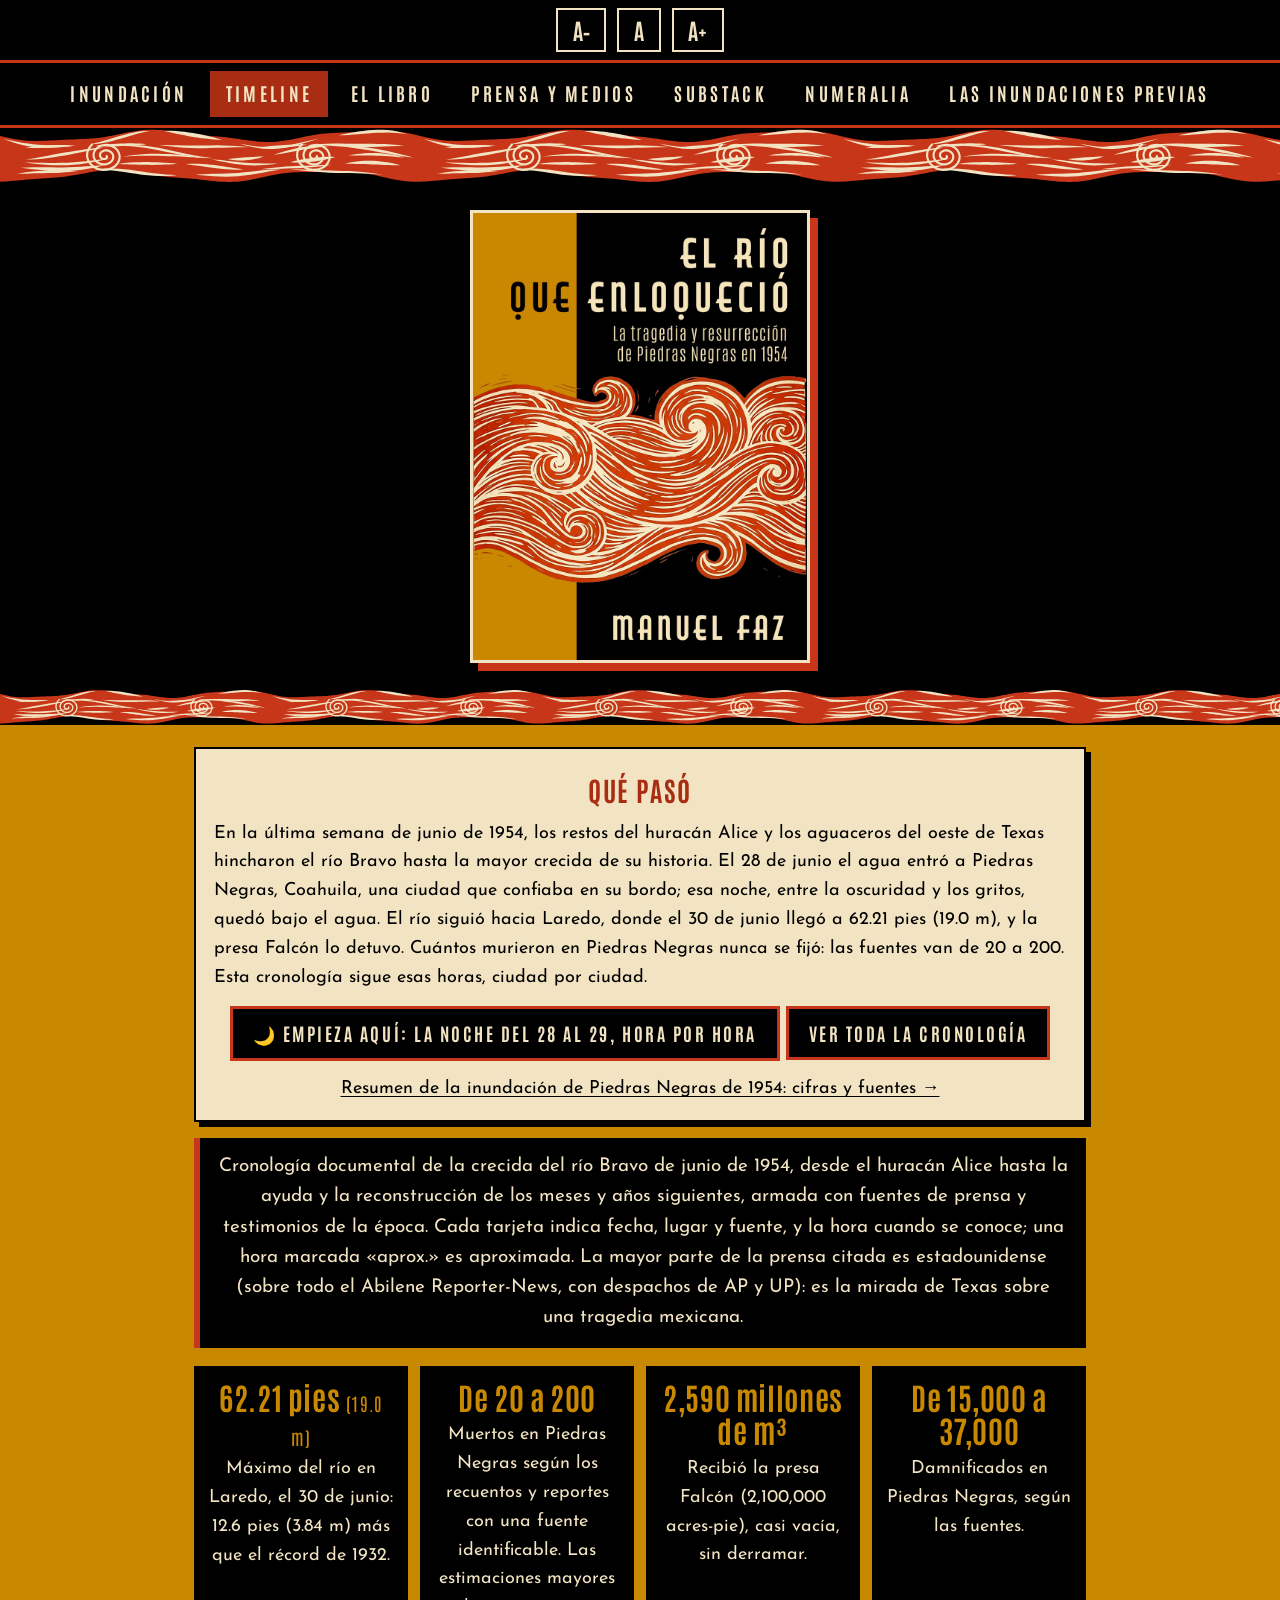
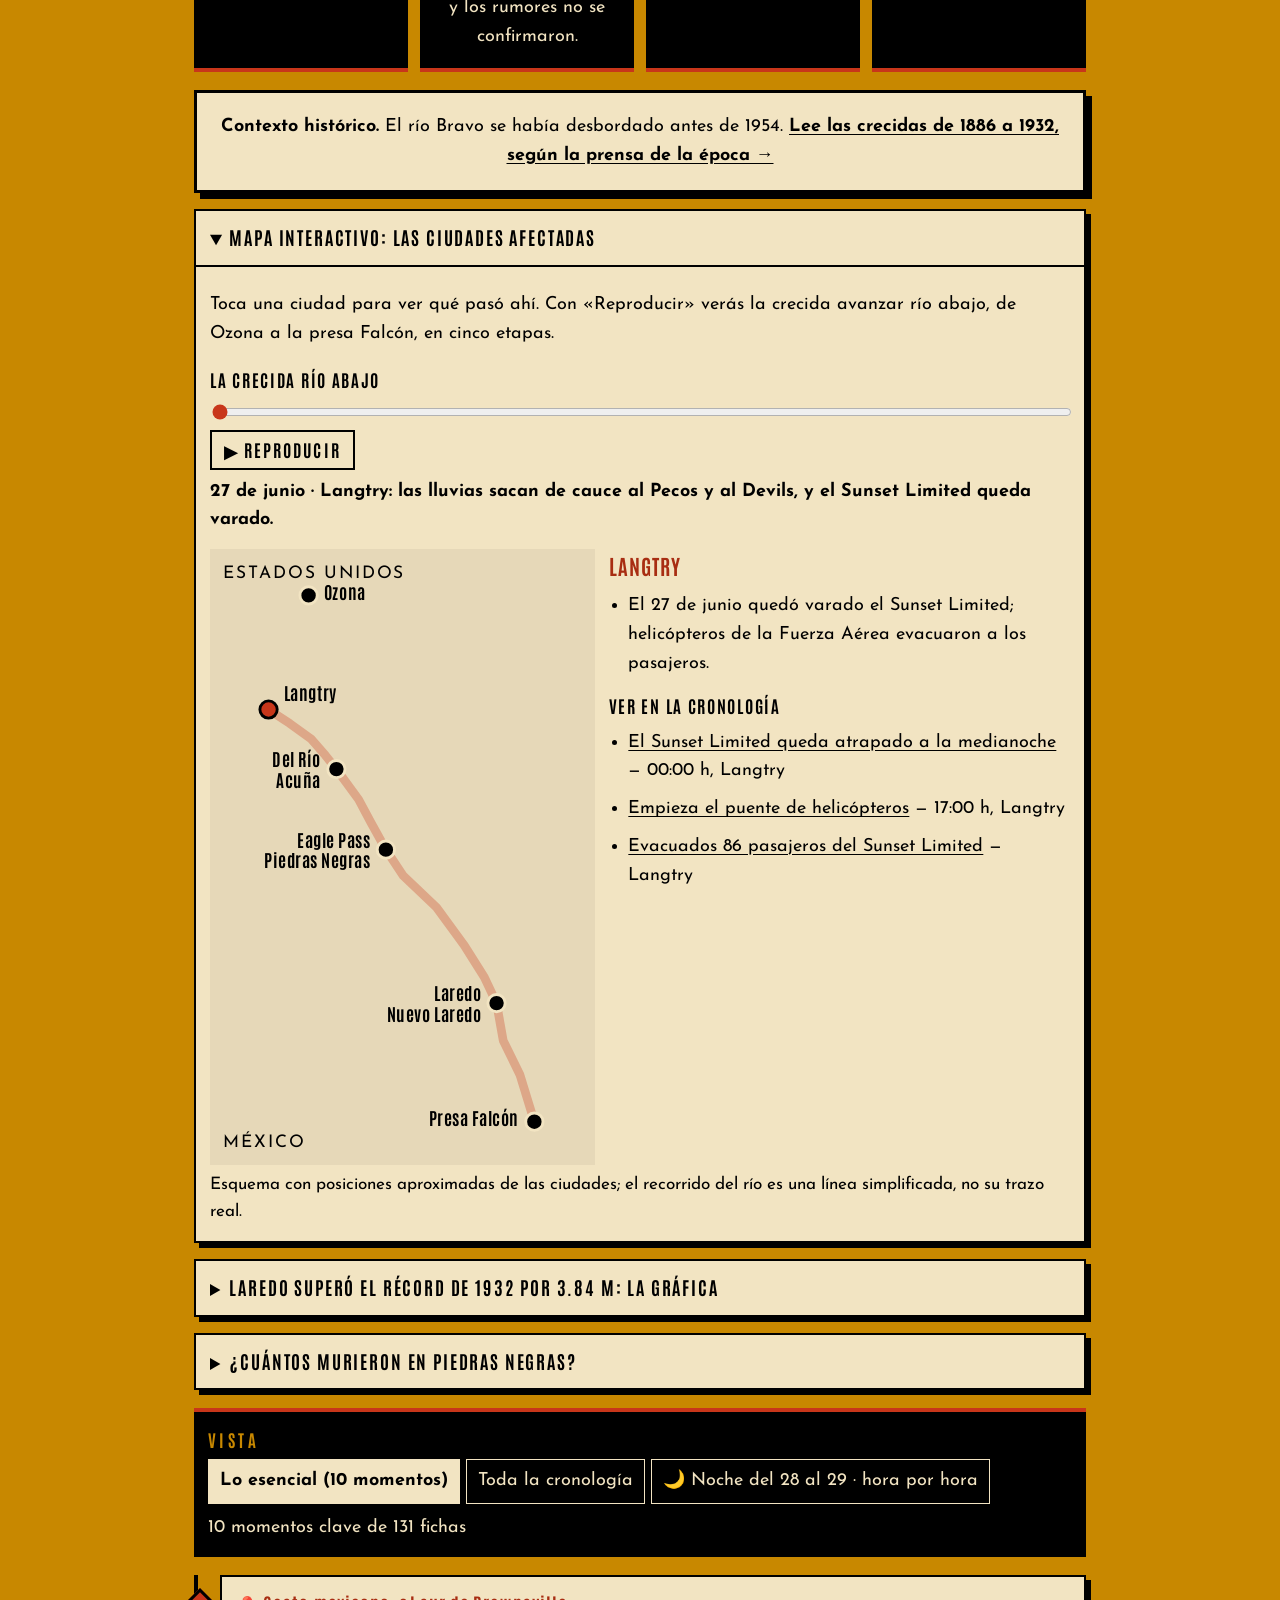
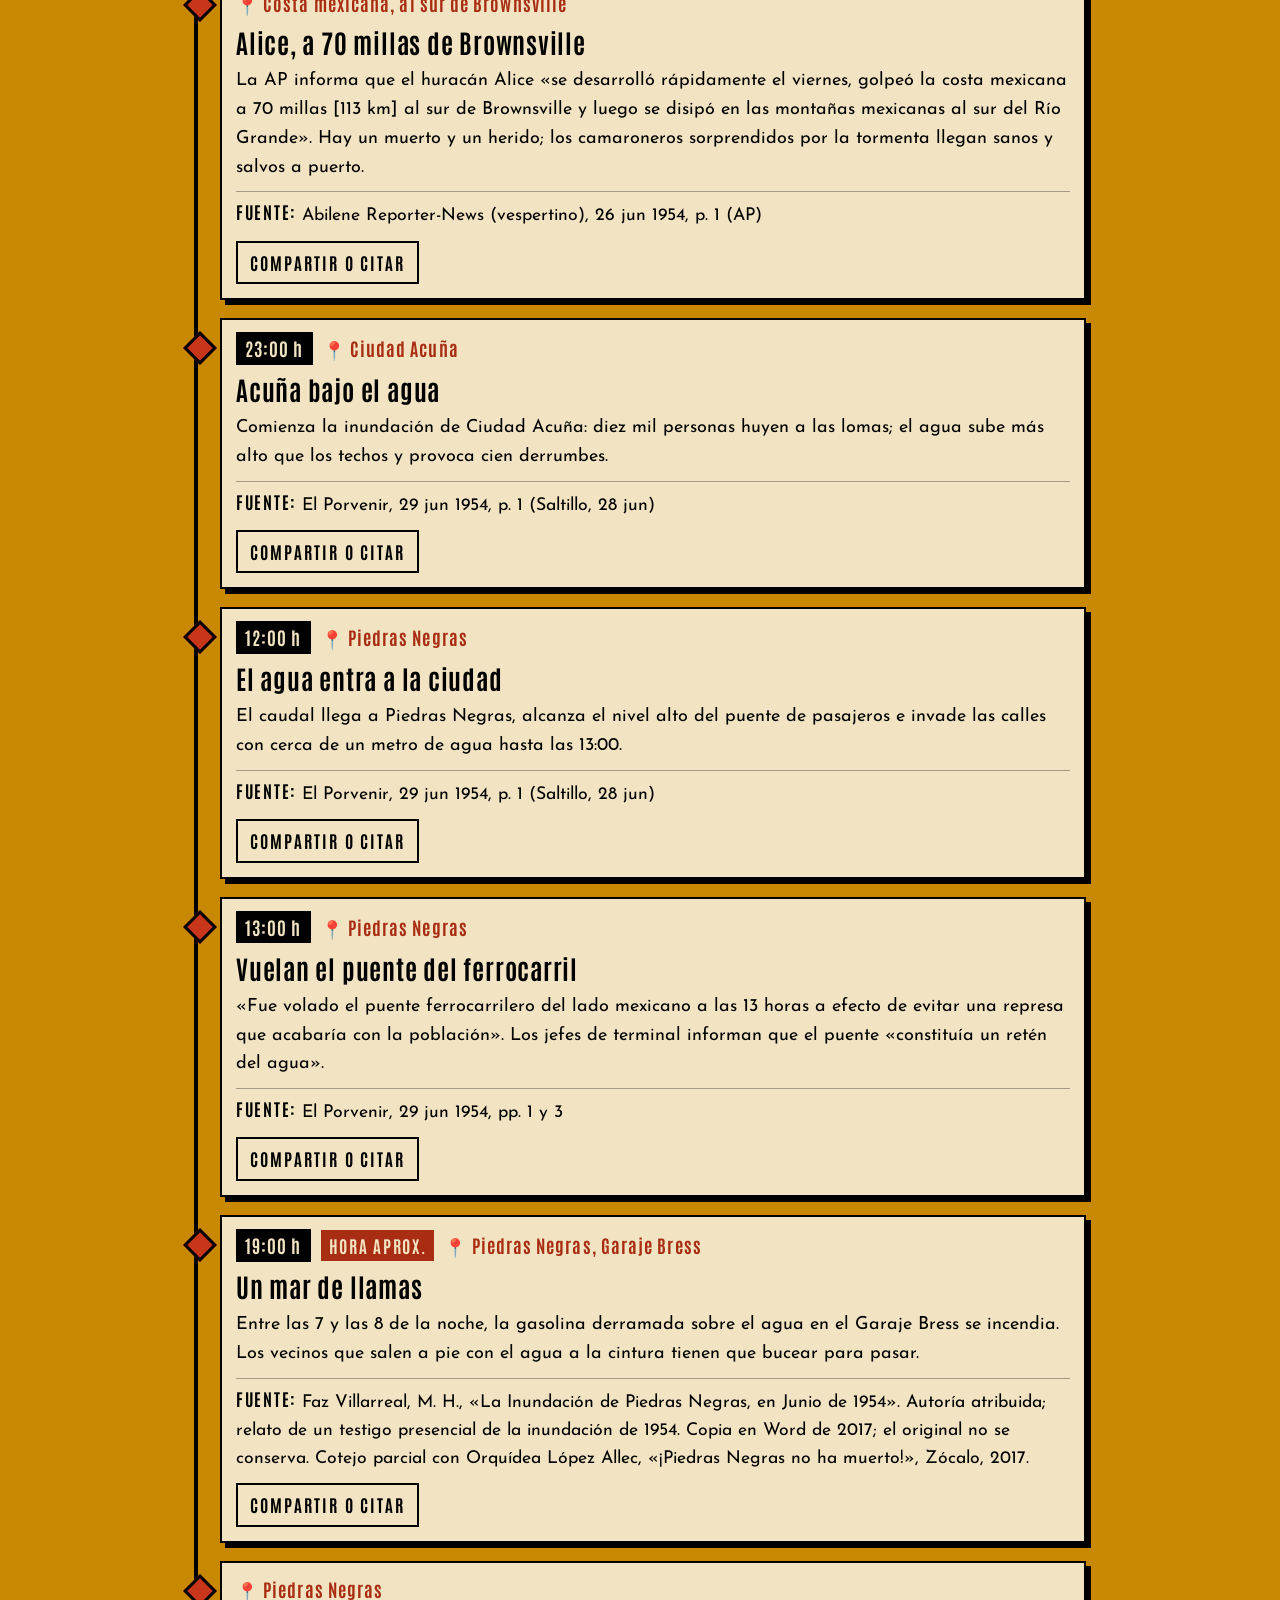
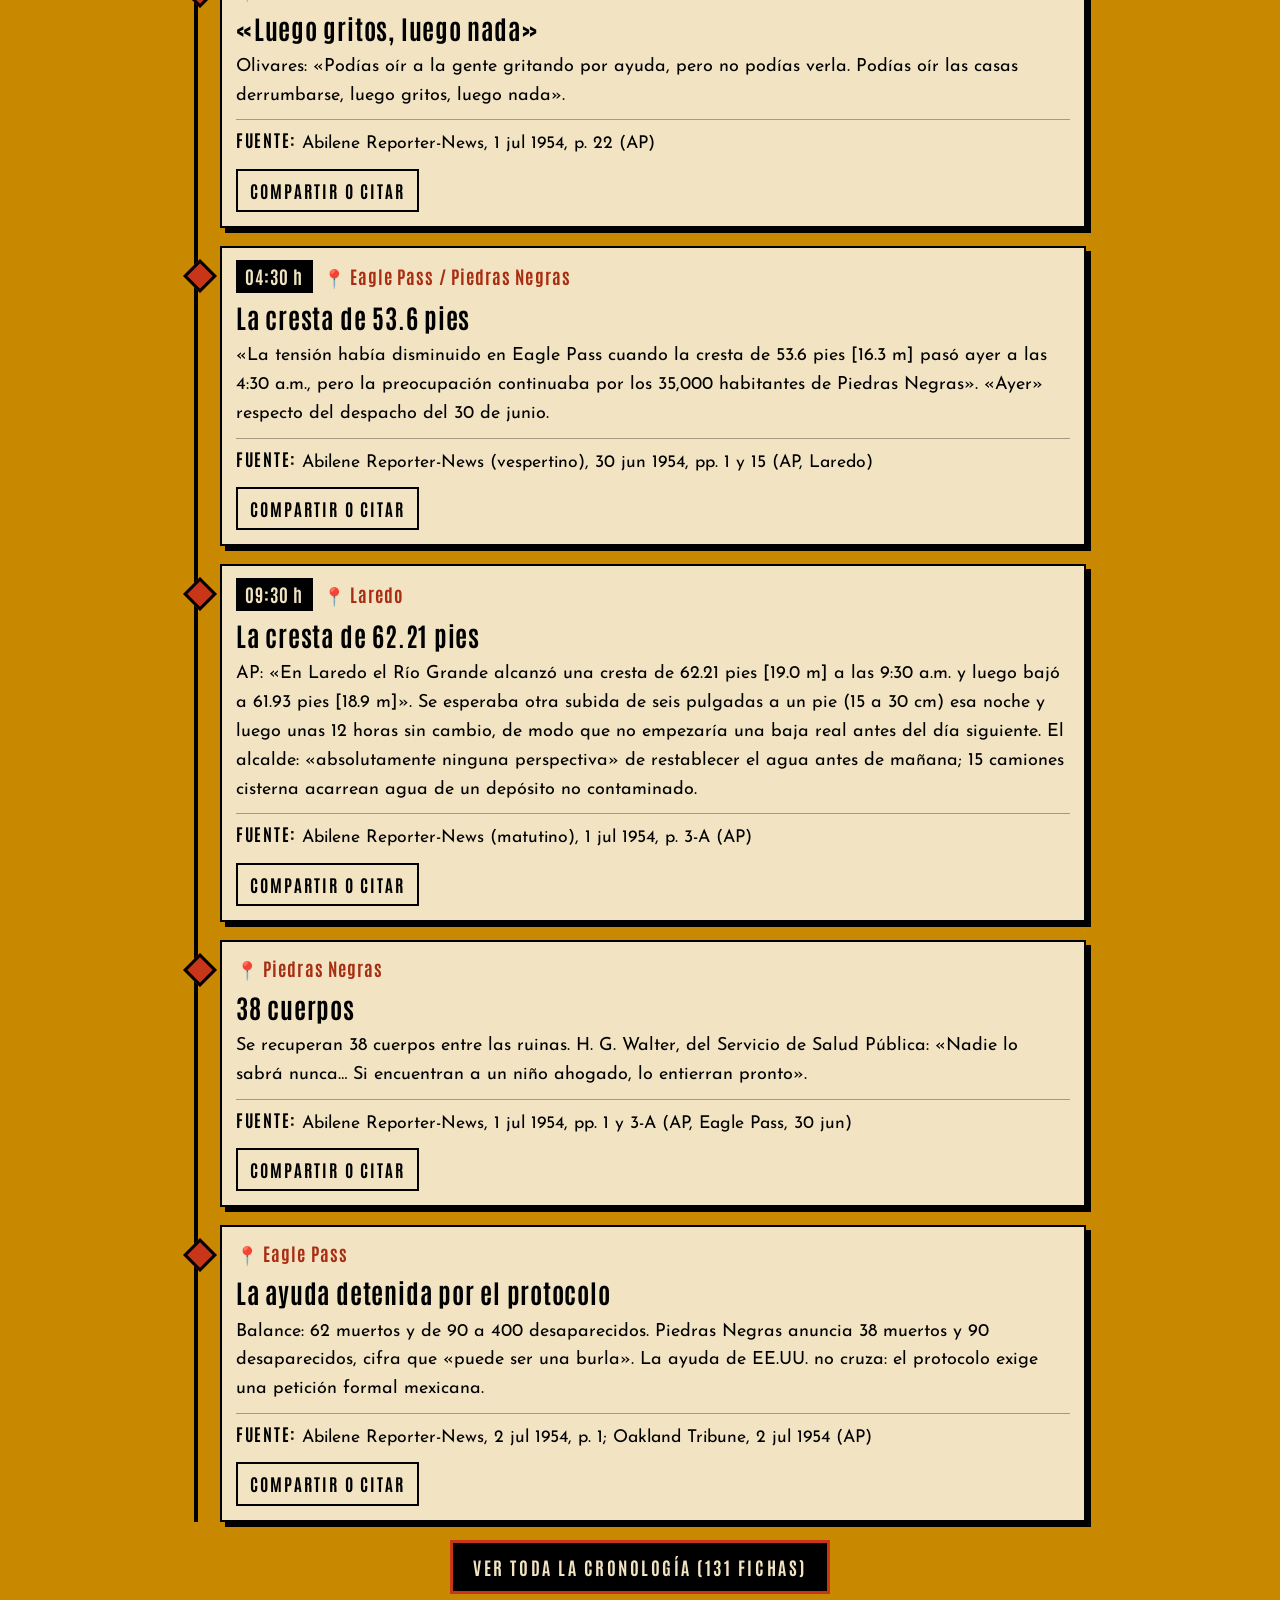
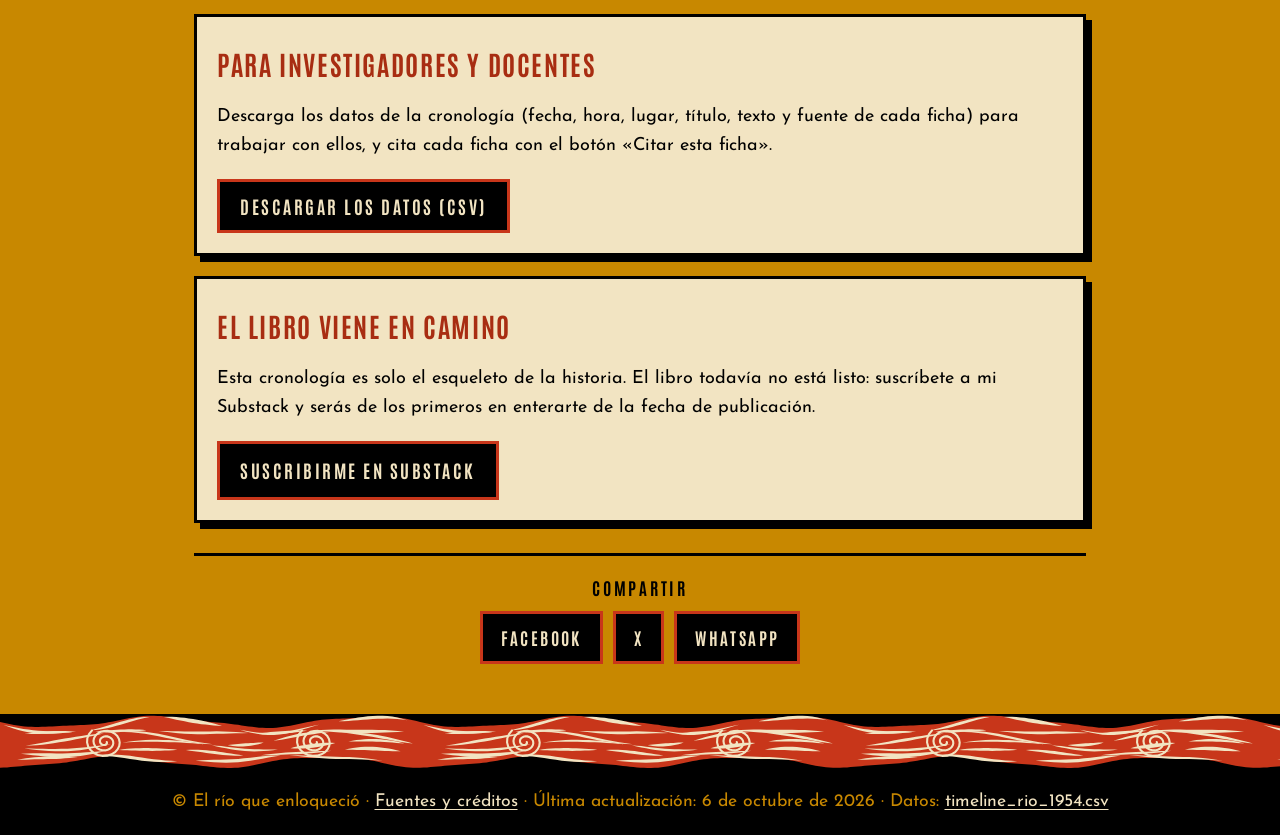
==== index.html @ bd4c8260 "Menú nuevo (7 opciones) en todas las páginas y frase de «Sobre el autor» Co-Authored-By: Claude Sonn" ====
<!doctype html>
<html lang="es">
<head>
<meta charset="utf-8">
<meta name="viewport" content="width=device-width,initial-scale=1">
<title>Timeline de la inundación de Piedras Negras de 1954 · El río que enloqueció</title>
<meta name="description" content="Cronología documental de la inundación de Piedras Negras de 1954: qué pasó hora por hora, con mapa, gráfica, cifras y fuentes de prensa y testimonios.">
<link rel="canonical" href="https://matonfaz.github.io/el-rio-que-enloquecio/index.html">
<meta property="og:type" content="website"><meta property="og:locale" content="es_MX"><meta property="og:site_name" content="El río que enloqueció"><meta property="og:title" content="Timeline de la inundación de Piedras Negras de 1954 · El río que enloqueció"><meta property="og:description" content="Cronología documental de la inundación de Piedras Negras de 1954: qué pasó hora por hora, con mapa, gráfica, cifras y fuentes de prensa y testimonios."><meta property="og:url" content="https://matonfaz.github.io/el-rio-que-enloquecio/index.html"><meta property="og:image" content="https://matonfaz.github.io/el-rio-que-enloquecio/portada-web.jpg"><meta property="og:image:alt" content="Portada de El río que enloqueció, de Manuel Faz: grabado en linóleo de una ola roja sobre fondo mostaza y negro">
<meta name="twitter:card" content="summary_large_image"><meta name="twitter:title" content="Timeline de la inundación de Piedras Negras de 1954 · El río que enloqueció"><meta name="twitter:description" content="Cronología documental de la inundación de Piedras Negras de 1954: qué pasó hora por hora, con mapa, gráfica, cifras y fuentes de prensa y testimonios."><meta name="twitter:image" content="https://matonfaz.github.io/el-rio-que-enloquecio/portada-web.jpg"><meta name="twitter:image:alt" content="Portada de El río que enloqueció, de Manuel Faz: grabado en linóleo de una ola roja sobre fondo mostaza y negro">
<link rel="preconnect" href="https://fonts.googleapis.com"><link rel="preconnect" href="https://fonts.gstatic.com" crossorigin>
<link href="https://fonts.googleapis.com/css2?family=Antonio:wght@400;700&family=Josefin+Sans:wght@400;700&display=swap" rel="stylesheet">
<link rel="icon" href="data:image/svg+xml,%3Csvg xmlns=%27http://www.w3.org/2000/svg%27 viewBox=%270 0 10 10%27%3E%3Cpath d=%27M5 0L10 5L5 10L0 5Z%27 fill=%27%23C65A1E%27/%3E%3C/svg%3E">
<link rel="stylesheet" href="css/style.css">
<script src="js/letra.js"></script>
<script type="application/ld+json">{"@context": "https://schema.org", "@type": "WebSite", "name": "El río que enloqueció", "alternateName": "El río que enloqueció: Piedras Negras 1954", "url": "https://matonfaz.github.io/el-rio-que-enloquecio/"}</script>
</head>
<body>
<nav class="menu" aria-label="Principal"><a href="inundacion-piedras-negras-1954.html">Inundación</a><a href="index.html" aria-current="page">Timeline</a><a href="libro.html">El libro</a><a href="canciones.html">Prensa y medios</a><a href="substack.html">Substack</a><a href="numeralia.html">Numeralia</a><a href="antes.html">Las inundaciones previas</a></nav>
<div class="ondas"></div>
<header class="portada">
  <h1 class="solo-lectores">El río que enloqueció: La tragedia y resurrección de Piedras Negras en 1954</h1>
  <img src="portada-web.jpg" width="896" height="1200" alt="Portada de El río que enloqueció, de Manuel Faz: grabado en linóleo de una ola roja sobre fondo mostaza y negro">
</header>
<div class="ondas fina"></div>
<main>
  <section class="resumen" aria-label="Qué pasó">
    <h2>Qué pasó</h2>
    <p>En la última semana de junio de 1954, los restos del huracán Alice y los aguaceros del oeste de Texas hincharon el río Bravo hasta la mayor crecida de su historia. El 28 de junio el agua entró a Piedras Negras, Coahuila, una ciudad que confiaba en su bordo; esa noche, entre la oscuridad y los gritos, quedó bajo el agua. El río siguió hacia Laredo, donde el 30 de junio llegó a 62.21 pies (19.0 m), y la presa Falcón lo detuvo. Cuántos murieron en Piedras Negras nunca se fijó: las fuentes van de 20 a 200. Esta cronología sigue esas horas, ciudad por ciudad.</p>
    <p class="empieza"><button type="button" class="boton" id="btn-empieza">🌙 Empieza aquí: la noche del 28 al 29, hora por hora</button> <button type="button" class="boton" id="btn-toda">Ver toda la cronología</button></p>
    <p class="empieza"><a href="inundacion-piedras-negras-1954.html">Resumen de la inundación de Piedras Negras de 1954: cifras y fuentes →</a></p>
  </section>
  <div class="intro">Cronología documental de la crecida del río Bravo de junio de 1954, desde el huracán Alice hasta la ayuda y la reconstrucción de los meses y años siguientes, armada con fuentes de prensa y testimonios de la época. Cada tarjeta indica fecha, lugar y fuente, y la hora cuando se conoce; una hora marcada «aprox.» es aproximada. La mayor parte de la prensa citada es estadounidense (sobre todo el Abilene Reporter-News, con despachos de AP y UP): es la mirada de Texas sobre una tragedia mexicana.</div>
  <section class="cifras" aria-label="El río en cifras">
    <div class="cifra"><b>62.21 pies <small>(19.0 m)</small></b><span>Máximo del río en Laredo, el 30 de junio: 12.6 pies (3.84 m) más que el récord de 1932.</span></div>
    <div class="cifra"><b>De 20 a 200</b><span>Muertos en Piedras Negras según los recuentos y reportes con una fuente identificable. Las estimaciones mayores y los rumores no se confirmaron.</span></div>
    <div class="cifra"><b>2,590 millones de m³</b><span>Recibió la presa Falcón (2,100,000 acres-pie), casi vacía, sin derramar.</span></div>
    <div class="cifra"><b>De 15,000 a 37,000</b><span>Damnificados en Piedras Negras, según las fuentes.</span></div>
  </section>
  <aside class="panel contexto"><b>Contexto histórico.</b> El río Bravo se había desbordado antes de 1954. <a href="antes.html">Lee las crecidas de 1886 a 1932, según la prensa de la época →</a></aside>
  <details class="desplegable" id="mapa-det" open>
    <summary>Mapa interactivo: las ciudades afectadas</summary>
    <div class="desplegable-c">
      <p>Toca una ciudad para ver qué pasó ahí. Con «Reproducir» verás la crecida avanzar río abajo, de Ozona a la presa Falcón, en cinco etapas.</p>
      <div class="creciente">
        <label for="creciente-r">La crecida río abajo</label>
        <input type="range" id="creciente-r" min="0" max="4" step="1" value="0">
        <button type="button" class="ficha-comp" id="creciente-play">▶ Reproducir</button>
        <p class="creciente-t" id="creciente-t" aria-live="polite"></p>
      </div>
      <div class="mapa-i">
        <svg id="mapa-svg" viewBox="0 0 400 640" role="group" aria-label="Mapa esquemático del río Bravo entre Ozona y la presa Falcón" xmlns="http://www.w3.org/2000/svg"></svg>
        <div class="mapa-i-panel" id="mapa-panel" aria-live="polite"></div>
      </div>
      <p class="nota-fig">Esquema con posiciones aproximadas de las ciudades; el recorrido del río es una línea simplificada, no su trazo real.</p>
    </div>
  </details>
  <details class="desplegable">
    <summary>Laredo superó el récord de 1932 por 3.84 m: la gráfica</summary>
    <div class="desplegable-c">
      <p><b>En Laredo, el río superó el récord de 1932 por 12.6 pies (3.84 m);</b> en Eagle Pass, por 4.6 pies (1.4 m) y en Del Río, por 5.2 pies (1.6 m).</p>
      <p class="desliza">Desliza hacia los lados para verlo completo →</p><div class="fig-scroll"><svg class="grafica" viewBox="0 0 640 330" role="img" aria-labelledby="gt gd" xmlns="http://www.w3.org/2000/svg">
<title id="gt">Altura de la crecida de 1954 frente al récord de 1932</title>
<desc id="gd">Del Río: 40.7 pies en 1954 contra 35.5 en 1932. Eagle Pass: 53.6 contra 49. Laredo: 62.21 contra 49.6.</desc>
<line x1="70" x2="620" y1="270.0" y2="270.0" stroke="currentColor" stroke-opacity=".25"/><text x="62" y="274.0" text-anchor="end" font-size="15" fill="currentColor">0 pies</text>
<line x1="70" x2="620" y1="207.1" y2="207.1" stroke="currentColor" stroke-opacity=".25"/><text x="62" y="211.1" text-anchor="end" font-size="15" fill="currentColor">20 pies</text>
<line x1="70" x2="620" y1="144.3" y2="144.3" stroke="currentColor" stroke-opacity=".25"/><text x="62" y="148.3" text-anchor="end" font-size="15" fill="currentColor">40 pies</text>
<line x1="70" x2="620" y1="81.4" y2="81.4" stroke="currentColor" stroke-opacity=".25"/><text x="62" y="85.4" text-anchor="end" font-size="15" fill="currentColor">60 pies</text>
<rect x="118" y="158.4" width="50" height="111.6" fill="var(--negro)"/>
<text x="143" y="140.4" text-anchor="middle" font-size="16" font-weight="700" fill="currentColor">35.5 pies</text>
<text x="143" y="153.4" text-anchor="middle" font-size="14" fill="currentColor">(10.8 m)</text>
<text x="143" y="286" text-anchor="middle" font-size="15" fill="currentColor">1932</text>
<rect x="172" y="142.1" width="50" height="127.9" fill="var(--rojo)"/>
<text x="197" y="124.1" text-anchor="middle" font-size="16" font-weight="700" fill="currentColor">40.7 pies</text>
<text x="197" y="137.1" text-anchor="middle" font-size="14" fill="currentColor">(12.4 m)</text>
<text x="197" y="286" text-anchor="middle" font-size="15" fill="currentColor">1954</text>
<text x="170" y="308" text-anchor="middle" font-size="18" font-weight="700" fill="currentColor" class="ciudad">Del Río</text>
<rect x="308" y="116.0" width="50" height="154.0" fill="var(--negro)"/>
<text x="333" y="98.0" text-anchor="middle" font-size="16" font-weight="700" fill="currentColor">49 pies</text>
<text x="333" y="111.0" text-anchor="middle" font-size="14" fill="currentColor">(14.9 m)</text>
<text x="333" y="286" text-anchor="middle" font-size="15" fill="currentColor">1932</text>
<rect x="362" y="101.5" width="50" height="168.5" fill="var(--rojo)"/>
<text x="387" y="83.5" text-anchor="middle" font-size="16" font-weight="700" fill="currentColor">53.6 pies</text>
<text x="387" y="96.5" text-anchor="middle" font-size="14" fill="currentColor">(16.3 m)</text>
<text x="387" y="286" text-anchor="middle" font-size="15" fill="currentColor">1954</text>
<text x="360" y="308" text-anchor="middle" font-size="18" font-weight="700" fill="currentColor" class="ciudad">Eagle Pass</text>
<rect x="498" y="114.1" width="50" height="155.9" fill="var(--negro)"/>
<text x="523" y="96.1" text-anchor="middle" font-size="16" font-weight="700" fill="currentColor">49.6 pies</text>
<text x="523" y="109.1" text-anchor="middle" font-size="14" fill="currentColor">(15.1 m)</text>
<text x="523" y="286" text-anchor="middle" font-size="15" fill="currentColor">1932</text>
<rect x="552" y="74.5" width="50" height="195.5" fill="var(--rojo)"/>
<text x="577" y="56.5" text-anchor="middle" font-size="16" font-weight="700" fill="currentColor">62.21 pies</text>
<text x="577" y="69.5" text-anchor="middle" font-size="14" fill="currentColor">(19.0 m)</text>
<text x="577" y="286" text-anchor="middle" font-size="15" fill="currentColor">1954</text>
<text x="550" y="308" text-anchor="middle" font-size="18" font-weight="700" fill="currentColor" class="ciudad">Laredo</text>
</svg></div>
      <p class="nota-fig">Del Río: 28 de junio. Eagle Pass: 29 de junio, 4:30 a.m. Laredo: 30 de junio, 9:30 a.m. Cada ciudad mide en su propia escala, así que las alturas no son comparables entre ciudades. Para Eagle Pass, una fuente da 49 pies (14.9 m) para 1932 y otra 40 (12.2 m); aquí se usa 49.</p>
    </div>
  </details>
  <details class="desplegable">
    <summary>¿Cuántos murieron en Piedras Negras?</summary>
    <div class="desplegable-c">
      <p>Las fuentes de la época no coinciden y la cifra real nunca se fijó. La cifra de arriba, <b>de 20 a 200</b>, reúne los recuentos y reportes con una fuente identificable. Las estimaciones mayores y los rumores aparecen aquí, marcados, pero nunca se confirmaron.</p>
      <h3>En Piedras Negras</h3>
      <dl class="cifras-muertos">
        <dt>20 <span class="etiq">Reporte</span></dt><dd><b>30 de junio.</b> El Dr. Rodrigo Andalon, jefe del hospital de Piedras Negras, habla de 20 muertos conocidos (AP).</dd>
        <dt>38 <span class="etiq">Recuento</span></dt><dd><b>30 de junio.</b> Cuerpos recuperados entre las ruinas de la ciudad (AP). Es la cifra oficial durante varios días.</dd>
        <dt>200 <span class="etiq">Reporte</span></dt><dd><b>30 de junio.</b> El alguacil de Eagle Pass dice tener reportes de 200 cuerpos recuperados (AP).</dd>
        <dt>200 a 500 <span class="etiq">Estimación</span></dt><dd><b>30 de junio.</b> Estimación de funcionarios mexicanos, citada por un oficial de la Guardia Nacional (UP). No se confirmó.</dd>
        <dt>1,000 a 2,000 <span class="etiq">Rumor</span></dt><dd><b>30 de junio.</b> Rumores que un patrullero de caminos no puede confirmar: «no puedo confirmar ninguno» (AP).</dd>
        <dt>De 90 a 400 desaparecidos <span class="etiq">Reporte</span></dt><dd><b>1 y 2 de julio.</b> Las autoridades mexicanas dan 90 desaparecidos; un mayor del ejército mexicano dice que podrían ser hasta 400 (AP).</dd>
        <dt>200 <span class="etiq">Fuente anónima</span></dt><dd><b>3 de julio.</b> Una fuente anónima «cercana al gobernador» dice que 200 víctimas fueron identificadas y enterradas, y que hay ley marcial y censura (AP).</dd>
        <dt>40 y unos 90 desaparecidos <span class="etiq">Cifra oficial</span></dt><dd><b>5 de julio.</b> Cifras que mantienen los funcionarios mexicanos, que niegan las cifras mayores (AP).</dd>
      </dl>
      <h3>Total en toda la región (incluye Ozona, en Texas)</h3>
      <dl class="cifras-muertos">
        <dt>55 <span class="etiq">Recuento</span></dt><dd><b>30 de junio.</b> Total de muertos de toda la inundación: 38 en Piedras Negras, 16 en Ozona y uno en el río Pecos (AP).</dd>
        <dt>62 <span class="etiq">Recuento</span></dt><dd><b>2 de julio.</b> Total regional de muertos, según la AP.</dd>
      </dl>
      <p>Un funcionario de salud de Estados Unidos lo resumió así: «Nadie lo sabrá nunca… Si encuentran a un niño ahogado, lo entierran pronto».</p>
    </div>
  </details>
  <div id="contenido" hidden>
    <section class="controles" id="controles" aria-label="Filtros">
      <h3>Vista</h3>
      <div class="chips">
        <button type="button" class="chip" id="btn-clave" aria-pressed="true">Lo esencial (10 momentos)</button>
        <button type="button" class="chip" id="btn-todo" aria-pressed="false">Toda la cronología</button>
        <button type="button" class="chip noche" id="btn-noche" aria-pressed="false">🌙 Noche del 28 al 29 · hora por hora</button>
      </div>
      <div id="filtro-dias-wrap"><h3>Día</h3><div class="chips" id="filtro-dias"></div></div>
      <div id="nav-horas" hidden><h3>Ir a la hora</h3><div class="horas-nav" id="horas-links"></div></div>
      <div id="filtro-lugar-wrap"><h3><label for="filtro-lugar">Lugar</label></h3>
      <select id="filtro-lugar"></select></div>
      <div class="estado" id="estado" role="status" aria-live="polite"></div>
    </section>
    <section id="timeline" aria-label="Eventos"></section>
  </div>
  <noscript><div class="error">Esta cronología necesita JavaScript activado.</div></noscript>
  <aside class="panel datos">
    <h2>Para investigadores y docentes</h2>
    <p>Descarga los datos de la cronología (fecha, hora, lugar, título, texto y fuente de cada ficha) para trabajar con ellos, y cita cada ficha con el botón «Citar esta ficha».</p>
    <div class="botones"><button type="button" class="boton" id="btn-datos" disabled>Descargar los datos (CSV)</button></div>
  </aside>
  <aside class="panel cta">
    <h2>El libro viene en camino</h2>
    <p>Esta cronología es solo el esqueleto de la historia. El libro todavía no está listo: suscríbete a mi Substack y serás de los primeros en enterarte de la fecha de publicación.</p>
    <div class="botones"><a class="boton" href="https://manuelfaznandin.substack.com/subscribe" target="_blank" rel="noopener">Suscribirme en Substack</a></div>
  </aside>
</main>
<div class="ondas"></div>
<footer>© El río que enloqueció · <a href="fuentes.html">Fuentes y créditos</a> · Última actualización: 6 de octubre de 2026 · Datos: <a href="timeline_rio_1954.csv" download>timeline_rio_1954.csv</a></footer>
<script src="js/timeline.js"></script>
<script src="js/mapa.js"></script>
<script src="js/compartir.js"></script>
<!-- Cloudflare Web Analytics --><script type='module' src='https://static.cloudflareinsights.com/beacon.min.js' data-cf-beacon='{"token": "662d54eaece742d682d154d69804e19e"}'></script><!-- End Cloudflare Web Analytics -->
</body>
</html>
---- css/style.css ----
:root{
  --mostaza:#C88800; --negro:#000000; --crema:#F2E4C2; --rojo:#C8361A;
  --rojo-texto:#A82D12; /* rojo más oscuro para texto y fondos con texto: contraste ≥ 4.5:1 sobre crema */
  --barra:3.5rem; /* alto de la barra fija de tamaño de letra */
  --fuente-deco:"Antonio","Oswald","Arial Narrow",sans-serif;
  --fuente-titulo:"Antonio","Oswald","Arial Narrow",sans-serif;
  --fuente-texto:"Josefin Sans","Trebuchet MS",Arial,sans-serif;
}
*{box-sizing:border-box}
html{font-size:calc(112.5% * var(--escala,1));scroll-behavior:smooth;scroll-padding-top:calc(var(--barra) + 1rem)}
body{margin:0;background:var(--mostaza);color:var(--negro);font-family:var(--fuente-texto);font-size:1rem;line-height:1.6;padding-top:var(--barra)}
a{color:var(--negro);text-decoration:underline;text-underline-offset:.15em}
small{font-size:.95rem}
.ondas{height:56px;background:var(--negro)}
.ondas.fina{height:36px}
/* Las olas corren despacio hacia la izquierda: cada ciclo desplaza exactamente un mosaico (480/64 del alto), sin corte al repetirse.
   Ritmo de río con fuerza (~32 px/s). Se anima transform (no background-position) para que también se mueva en navegadores móviles. */
.ondas{--paso:420px;position:relative;overflow:hidden}
.ondas.fina{--paso:270px}
.ondas::before{content:"";position:absolute;top:0;bottom:0;left:0;width:calc(100% + var(--paso));background:url("ondas.svg") repeat-x 0 center/auto 56px;animation:rio 13s linear infinite;will-change:transform}
.ondas.fina::before{background-size:auto 36px;animation-duration:17s}
@keyframes rio{from{transform:translate3d(0,0,0)}to{transform:translate3d(calc(var(--paso) * -1),0,0)}}
@media (prefers-reduced-motion:reduce){.ondas::before,.ondas.fina::before{animation:none}}
nav.menu{position:static;background:var(--negro);display:flex;justify-content:center;gap:6px;flex-wrap:wrap;padding:8px 12px;border-bottom:3px solid var(--rojo)}
nav.menu a{color:var(--crema);text-decoration:none;font-family:var(--fuente-deco);font-weight:700;letter-spacing:.18em;text-transform:uppercase;padding:.45rem .9rem;font-size:1.02rem;text-decoration:none}
nav.menu a[aria-current=page]{background:var(--rojo-texto);color:var(--crema)}
header.portada{background:var(--negro);text-align:center;padding:26px 16px}
header.portada img{display:block;margin:0 auto;width:min(100%,340px);height:auto;border:3px solid var(--crema);box-shadow:8px 8px 0 var(--rojo)}
.solo-lectores{position:absolute;left:-9999px}
main{max-width:920px;margin:0 auto;padding:22px 14px 50px}
h2{font-family:var(--fuente-titulo);font-weight:700;text-transform:uppercase;letter-spacing:.06em;margin:.2em 0 .4em}
.intro{background:var(--negro);color:var(--crema);padding:14px 18px;border-left:6px solid var(--rojo);font-size:1.05rem}
.intro b{color:var(--crema)}
.controles{background:var(--negro);color:var(--crema);padding:14px;margin:18px 0;border-top:4px solid var(--rojo)}
.controles h3{font-family:var(--fuente-deco);letter-spacing:.2em;text-transform:uppercase;font-size:.95rem;color:var(--mostaza);margin:10px 0 6px}
.controles h3:first-child{margin-top:0}
.chips{display:flex;flex-wrap:wrap;gap:6px}
.chip,.controles select{font:inherit;font-size:1rem;cursor:pointer;border:1.5px solid var(--crema);background:transparent;color:var(--crema);padding:7px 11px;min-height:44px}
.chip small{opacity:1}
.chip[aria-pressed=true]{background:var(--crema);color:var(--negro);font-weight:700}
.chip.noche[aria-pressed=true]{background:var(--rojo-texto);border-color:var(--rojo-texto);color:var(--crema)}
.chip:disabled{opacity:.35;cursor:not-allowed}
.controles select{width:100%;max-width:100%;background:var(--negro);border-radius:0}
.estado{font-size:1rem;color:var(--crema);margin-top:10px}
.dia{font-family:var(--fuente-titulo);font-weight:700;font-size:clamp(1.3rem,5vw,1.8rem);background:var(--negro);color:var(--crema);padding:8px 14px;margin:28px 0 14px;border-bottom:4px solid var(--rojo);position:sticky;top:var(--barra);z-index:5}
.dia small{font-family:var(--fuente-deco);font-size:.85em;letter-spacing:.1em;color:var(--crema)}
ol.lista{list-style:none;margin:0;padding:0 0 0 22px;border-left:4px solid var(--negro);position:relative}
.ev{position:relative;background:var(--crema);border:2px solid var(--negro);margin:0 0 18px;padding:12px 14px 14px;box-shadow:5px 5px 0 var(--negro)}
.ev::before{content:"";position:absolute;left:-34px;top:16px;width:18px;height:18px;background:var(--rojo);border:3px solid var(--negro);transform:rotate(45deg)}
.ev.discrepancia{border-color:var(--rojo)}
.meta{display:flex;flex-wrap:wrap;gap:6px 10px;align-items:center;font-family:var(--fuente-deco);font-weight:700;font-size:1rem;letter-spacing:.06em}
.hora{background:var(--negro);color:var(--crema);padding:2px 9px}
.hora.sin{background:transparent;color:var(--negro);border:1px dashed var(--negro);font-weight:400}
.aprox{background:var(--rojo-texto);color:var(--crema);padding:2px 8px;text-transform:uppercase;font-size:.95rem;letter-spacing:.1em}
.lugar{color:var(--rojo-texto)}
.ev h4{font-family:var(--fuente-titulo);font-weight:700;font-size:1.45rem;letter-spacing:.03em;line-height:1.2;margin:.35em 0 .3em}
.ev p{margin:.5em 0}
.fuente{font-size:.98rem;border-top:1px solid rgba(20,17,13,.35);margin-top:8px;padding-top:6px}
.fuente b{font-family:var(--fuente-deco);letter-spacing:.1em;text-transform:uppercase;font-size:.95rem}
.archivo{font-size:.95rem;color:var(--negro);word-break:break-all}
.nota{margin-top:10px;background:var(--rojo-texto);color:var(--crema);padding:9px 12px;border-left:8px solid var(--negro);font-size:1.02rem}
.nota b{display:block;font-family:var(--fuente-deco);letter-spacing:.16em;text-transform:uppercase;font-size:.95rem;color:var(--crema)}
.vacio,.error{background:var(--negro);color:var(--crema);padding:18px;text-align:center}
.error{border:3px solid var(--rojo)}
.error input{margin-top:10px;color:var(--crema)}
/* noche */
.horas-nav{display:flex;flex-wrap:wrap;gap:6px;margin:8px 0 0}
.horas-nav a{min-width:52px;text-align:center;border:1.5px solid var(--crema);color:var(--crema);text-decoration:none;padding:6px 4px;font-size:.98rem}
.horas-nav a.con{background:var(--rojo-texto);border-color:var(--rojo-texto);color:var(--crema);font-weight:700}
.slot{display:grid;grid-template-columns:5.5rem minmax(0,1fr);gap:0 12px;margin-bottom:14px}
.slot>*,.ev{min-width:0}
.ev h4,.ev p,.fuente{overflow-wrap:break-word}
.slot .reloj{font-family:var(--fuente-titulo);font-weight:700;font-size:1.5rem;color:var(--negro);background:var(--crema);border:3px solid var(--negro);text-align:center;height:max-content;padding:6px 2px;position:sticky;top:calc(var(--barra) + 3.5rem)}
.slot .reloj small{display:block;font-family:var(--fuente-deco);font-size:.95rem;letter-spacing:.1em;text-transform:uppercase}
.slot .vacia{color:var(--negro);font-style:italic;padding:12px 4px;border-bottom:2px dotted rgba(20,17,13,.35)}
.slot .ev{margin-left:0}
.slot .ev::before{display:none}
.corte{font-family:var(--fuente-deco);font-weight:700;letter-spacing:.2em;text-transform:uppercase;text-align:center;background:var(--rojo-texto);color:var(--crema);padding:6px;margin:20px 0}
footer{background:var(--negro);color:var(--mostaza);text-align:center;padding:18px 12px;font-size:.98rem}
/* libro */
.panel{background:var(--crema);border:3px solid var(--negro);padding:20px;margin:20px 0;box-shadow:6px 6px 0 var(--negro)}
.panel h2{color:var(--rojo-texto)}
.relleno{background:var(--negro);color:var(--crema);padding:2px 8px;font-family:monospace;font-weight:700}
.botones{display:flex;flex-wrap:wrap;gap:12px;margin-top:12px}
.boton{font-size:1rem;text-decoration:none;display:inline-block;background:var(--negro);color:var(--crema);padding:12px 20px;text-decoration:none;font-family:var(--fuente-deco);font-weight:700;letter-spacing:.14em;text-transform:uppercase;border:3px solid var(--rojo)}
.boton:hover,.boton:focus{background:var(--rojo-texto);color:var(--crema)}
@media(max-width:560px){
  .slot{grid-template-columns:4.2rem minmax(0,1fr);gap:0 8px}
  .dia,.slot .reloj{position:static}
  ol.lista{padding-left:18px}
  .ev::before{left:-30px}
  .ev{box-shadow:3px 3px 0 var(--negro)}
}

.libro-cabecera{display:grid;gap:22px;align-items:start}
.libro-cabecera img{width:100%;max-width:420px;height:auto;border:3px solid var(--negro);box-shadow:8px 8px 0 var(--rojo);margin:0 auto}
@media(min-width:760px){.libro-cabecera{grid-template-columns:minmax(0,5fr) minmax(0,7fr)}}
.enlaces{margin:0;padding-left:1.2em}.enlaces li{margin:.5em 0;font-size:1.05rem}
/* Página de Substack */
ol.entregas{list-style:none;margin:20px 0;padding:0;display:grid;gap:16px}
@media(min-width:640px){ol.entregas{grid-template-columns:repeat(2,minmax(0,1fr))}}
.entrega{background:var(--crema);border:3px solid var(--negro);box-shadow:6px 6px 0 var(--rojo);padding:16px 18px;display:flex;flex-direction:column;gap:10px;align-items:flex-start}
.entrega h2{margin:0;color:var(--negro);font-size:1.25rem;line-height:1.2}
.entrega-num{font-family:var(--fuente-deco);font-weight:700;letter-spacing:.14em;text-transform:uppercase;font-size:.95rem;color:var(--rojo-texto)}
.entrega.proximamente .entrega-num{color:var(--negro)}
.entrega.proximamente{background:transparent;border-style:dashed;box-shadow:none;justify-content:center}
/* Compartir */
.compartir{margin:30px 0 0;padding-top:18px;border-top:3px solid var(--negro);text-align:center}
.compartir-t{display:block;font-family:var(--fuente-deco);font-weight:700;letter-spacing:.16em;text-transform:uppercase;font-size:.95rem;margin-bottom:10px}
.compartir-b{display:flex;flex-wrap:wrap;gap:10px;justify-content:center}
.compartir .boton{font-size:.95rem;padding:10px 18px;cursor:pointer}
/* Compartir una ficha */
.ficha-comp{margin-top:10px;background:none;border:2px solid var(--negro);color:var(--negro);font-family:var(--fuente-deco);font-weight:700;letter-spacing:.12em;text-transform:uppercase;font-size:.95rem;padding:6px 12px;cursor:pointer}
.ficha-comp:hover,.ficha-comp:focus{background:var(--negro);color:var(--crema)}
.ev.resaltada{outline:4px solid var(--rojo);outline-offset:3px}
/* El río en cifras */
.cifras{display:grid;gap:12px;margin:18px 0}
@media(min-width:700px){.cifras{grid-template-columns:repeat(4,minmax(0,1fr))}}
.cifra{background:var(--negro);color:var(--crema);padding:14px 14px 16px;border-bottom:4px solid var(--rojo)}
.cifra b{display:block;font-family:var(--fuente-titulo);font-size:1.7rem;line-height:1.1;letter-spacing:.02em;color:var(--mostaza)}
.cifra b small{font-size:1rem;font-weight:400}
.cifra span{display:block;margin-top:8px;font-size:1rem;line-height:1.6}
.desplegable{background:var(--crema);border:2px solid var(--negro);box-shadow:5px 5px 0 var(--negro);margin:0 0 16px}
.desplegable summary{cursor:pointer;padding:12px 14px;font-family:var(--fuente-deco);font-weight:700;letter-spacing:.1em;text-transform:uppercase;font-size:1.02rem}
.desplegable[open] summary{border-bottom:2px solid var(--negro)}
.desplegable-c{padding:6px 14px 16px}
.desplegable-c h3{font-family:var(--fuente-titulo);text-transform:uppercase;letter-spacing:.05em;margin:16px 0 6px;color:var(--rojo-texto)}
.mapa,.grafica{width:100%;height:auto;display:block;color:var(--negro)}
.mapa .ciudad,.grafica .ciudad{font-family:var(--fuente-titulo);letter-spacing:.03em}
.nota-fig{font-size:.95rem;margin:6px 0 0}
.cifras-muertos{display:grid;grid-template-columns:max-content 1fr;gap:10px 14px;margin:12px 0}
.cifras-muertos dt{font-family:var(--fuente-titulo);font-size:1.25rem;color:var(--rojo-texto);max-width:9em}
.cifras-muertos dd{margin:0}
@media(max-width:560px){.cifras-muertos{grid-template-columns:1fr}.cifras-muertos dd{margin-bottom:6px}}
footer a{color:var(--crema)}
.suscripcion{margin:18px 0 0}
.fuentes-lista{padding-left:1.1em}
.fuentes-lista li{margin:.5em 0}
.fig-scroll{overflow-x:auto;-webkit-overflow-scrolling:touch}
.fig-scroll svg{min-width:48rem}
#mapa-svg{min-width:21rem}
.desliza{display:none;font-size:.95rem;margin:0 0 4px}
@media(max-width:600px){.desliza{display:block}}
/* Mapa interactivo */
.creciente{display:grid;gap:8px;margin:8px 0 14px}
.creciente label{font-family:var(--fuente-deco);font-weight:700;letter-spacing:.1em;text-transform:uppercase;font-size:.95rem}
.creciente input[type=range]{width:100%;accent-color:var(--rojo)}
.creciente .ficha-comp{justify-self:start;margin-top:0}
.creciente-t{margin:0;min-height:3em;font-weight:700}
.mapa-i{display:grid;gap:14px}
@media(min-width:760px){.mapa-i{grid-template-columns:minmax(0,5fr) minmax(0,6fr);align-items:start}}
#mapa-svg{width:100%;max-height:640px;height:auto;display:block;background:rgba(0,0,0,.05);color:var(--negro)}
#mapa-svg .mp{cursor:pointer;outline:none}
#mapa-svg .mp.sel .mp-c,#mapa-svg .mp:focus .mp-c{fill:var(--rojo);stroke:var(--negro)}
#mapa-svg .ciudad{font-family:var(--fuente-titulo);letter-spacing:.03em}
.mapa-i-panel h3{margin:0 0 6px;color:var(--rojo-texto)}
.mapa-i-panel h4{margin:14px 0 4px;font-family:var(--fuente-deco);letter-spacing:.1em;text-transform:uppercase;font-size:.95rem}
.mapa-hechos,.mapa-fichas{margin:0;padding-left:1.1em}
.mapa-hechos li,.mapa-fichas li{margin:.5em 0}
/* Sobre el autor */
.autor{display:grid;gap:18px;align-items:start}
@media(min-width:600px){.autor{grid-template-columns:200px 1fr}}
.autor img{width:100%;max-width:240px;height:auto;aspect-ratio:2/3;object-fit:cover;border:3px solid var(--negro);box-shadow:6px 6px 0 var(--rojo);margin:0 auto}
.autor h2{margin-top:0}
/* Centrado de la introducción y de las cifras */
.intro{text-align:center}
.cifra{text-align:center}
.enlace-antes{text-align:center;margin:0 0 16px;font-family:var(--fuente-deco);font-weight:700;letter-spacing:.06em}
.enlace-antes a{color:var(--negro)}
.volver{margin-top:24px}
/* Resumen, contexto y menú de ficha */
.resumen{background:var(--crema);border:2px solid var(--negro);box-shadow:5px 5px 0 var(--negro);padding:6px 18px 16px;margin:0 0 16px;text-align:center}
.resumen h2{color:var(--rojo-texto);margin:.5em 0 .3em}
.resumen p{margin:.4em 0;text-align:left}
.resumen .empieza{text-align:center;margin:14px 0 0}
.resumen .empieza .boton{cursor:pointer}
.contexto{text-align:center;margin:0 0 16px}
.contexto a{font-weight:700}
.centrado{justify-content:center}
.etiq{display:inline-block;font-family:var(--fuente-deco);font-weight:700;font-size:.95rem;letter-spacing:.1em;text-transform:uppercase;background:var(--negro);color:var(--crema);padding:2px 6px;margin-left:6px;vertical-align:middle}
.cifras-muertos dt{display:block}
.ficha-menu{margin-top:10px}
.ficha-menu summary{cursor:pointer;display:inline-block;border:2px solid var(--negro);padding:6px 12px;font-family:var(--fuente-deco);font-weight:700;letter-spacing:.12em;text-transform:uppercase;font-size:.95rem}
.ficha-menu[open] summary{background:var(--negro);color:var(--crema)}
.ficha-menu-c{display:flex;flex-wrap:wrap;gap:8px;margin-top:8px}
.ficha-menu-c .ficha-comp{margin-top:0}
.entrega time{display:block;margin:.15rem 0 .3rem;font-size:.95rem}
.entrega .entrega-sub{margin:.4rem 0 .8rem;font-size:1rem;line-height:1.6}
.canciones-sec{margin:28px 0}
.canciones-lista{list-style:none;margin:16px 0;padding:0;display:grid;gap:20px}
@media(min-width:900px){.canciones-lista{grid-template-columns:repeat(2,minmax(0,1fr))}}
.cancion{background:var(--crema);color:var(--negro);border:3px solid var(--negro);box-shadow:6px 6px 0 var(--rojo);padding:16px 18px;display:flex;flex-direction:column;gap:12px;align-items:flex-start;min-width:0}
.cancion h3{margin:0;font-family:var(--fuente-titulo);font-size:1.35rem;line-height:1.2}
.cancion-datos{margin:0;width:100%}
.cancion-datos div{display:flex;flex-wrap:wrap;gap:2px 8px;margin:3px 0}
.cancion-datos dt{font-family:var(--fuente-deco);font-weight:700;letter-spacing:.1em;text-transform:uppercase;font-size:.95rem;color:var(--rojo-texto)}
.cancion-datos dd{margin:0;font-size:1rem}
.cancion-nota-matriz,.cancion-credito{margin:0;font-size:.95rem;line-height:1.6}
.cancion-nota{margin:0;font-size:1rem;line-height:1.6}
.video{position:relative;width:100%;aspect-ratio:16/9;background:#000}
.video iframe{position:absolute;inset:0;width:100%;height:100%;border:0}
.canciones-pie{margin:24px 0;text-align:center;font-size:1rem}
.canciones-intro{margin:16px 0 8px;max-width:46rem}
.canciones-intro p{margin:0 0 1em}
.solo-lector{position:absolute;width:1px;height:1px;overflow:hidden;clip:rect(0 0 0 0);white-space:nowrap}
.seccion-muertos{margin:24px 0}
.tabla-cifras{width:100%;min-width:35rem;border-collapse:collapse;background:var(--crema);color:var(--negro);border:3px solid var(--negro);font-size:1rem;line-height:1.6}
.tabla-cifras th,.tabla-cifras td{padding:10px 12px;border:1px solid var(--negro);text-align:left;vertical-align:top}
.tabla-cifras thead th{background:var(--negro);color:var(--crema);font-family:var(--fuente-deco);letter-spacing:.1em;text-transform:uppercase;font-size:.95rem}
.tabla-cifras tbody th{font-weight:700}
.faq{margin:24px 0}
.faq-item{background:var(--crema);color:var(--negro);border:3px solid var(--negro);box-shadow:5px 5px 0 var(--rojo);padding:12px 18px;margin:0 0 16px}
.faq-item a{color:var(--rojo-texto)}
.faq-item h3{margin:0 0 .3em;font-family:var(--fuente-titulo);font-size:1.2rem}
.faq-item p{margin:0}
@media(max-width:640px){
.seccion-muertos .fig-scroll{overflow:visible}
.tabla-cifras{min-width:0;border:0;background:transparent}
.tabla-cifras thead{position:absolute;width:1px;height:1px;overflow:hidden;clip:rect(0 0 0 0)}
.tabla-cifras,.tabla-cifras tbody,.tabla-cifras tr,.tabla-cifras th,.tabla-cifras td{display:block;width:100%}
.tabla-cifras tr{background:var(--crema);border:3px solid var(--negro);box-shadow:5px 5px 0 var(--rojo);margin:0 0 16px;padding:6px 0}
.tabla-cifras th,.tabla-cifras td{border:0;padding:5px 14px}
.tabla-cifras td::before{content:attr(data-label);display:block;font-family:var(--fuente-deco);font-weight:700;letter-spacing:.1em;text-transform:uppercase;font-size:.95rem;color:var(--rojo-texto)}
}
/* NUMERALIA */
.num-intro{max-width:46rem;margin:0 0 8px}
.num-intro p{margin:0 0 1em}
.num-fig{background:var(--crema);color:var(--negro);border:3px solid var(--negro);box-shadow:6px 6px 0 var(--rojo);padding:18px;margin:28px 0}
.num-fig h2{color:var(--rojo-texto);margin:.1em 0 .3em}
.num-lead{margin:0 0 14px}
.num-svg{width:100%;min-width:0}
.num-svg svg{display:block;max-width:100%;overflow:visible}
.num-fuente{font-size:.95rem;margin:12px 0 0}
.num-lista{margin:8px 0;padding-left:1.2em}
.num-lista li{margin:0 0 .6em}
.num-svg .a-fade{opacity:0;transition:opacity .9s ease-in-out var(--d,0s)}
.num-svg .a-bar{transform-box:fill-box;transform-origin:0 50%;transform:scaleX(0);transition:transform 1.6s ease-in-out var(--d,0s)}
.num-svg .a-dash{stroke-dasharray:var(--len);stroke-dashoffset:var(--len);transition:stroke-dashoffset var(--dur,2s) ease-in-out var(--d,0s)}
.num-svg svg.in .a-fade{opacity:1}
.num-svg svg.in .a-bar{transform:none}
.num-svg svg.in .a-dash{stroke-dashoffset:0}
@media(prefers-reduced-motion:reduce){.num-svg .a-fade,.num-svg .a-bar,.num-svg .a-dash{transition:none}}
@media(max-width:520px){nav.menu{gap:2px;padding:6px 6px}nav.menu a{padding:5px 7px;font-size:.95rem;letter-spacing:.09em}}
.num-nota{font-size:.95rem}
.num-svg a.enlace-ficha{fill:var(--rojo-texto);text-decoration:underline;cursor:pointer}
.num-svg a.enlace-ficha:hover,.num-svg a.enlace-ficha:focus{fill:var(--negro)}
.num-fuente a{color:var(--rojo-texto)}
.num-notas{margin:12px 0 0;padding-left:1.2em;font-size:.95rem}
.num-notas li{margin:0 0 .4em}
.num-svg .num-pto{cursor:pointer}
.num-svg .num-aro{opacity:0}
.num-svg .num-pto.sel .num-aro{opacity:1}
.num-tarjeta{margin:14px 0;padding:12px 14px;border:2px solid var(--negro);background:rgba(0,0,0,.05)}
.num-tarjeta h3{margin:0 0 .3em;font-family:var(--fuente-titulo);font-size:1.2rem}
.num-tarjeta p{margin:0 0 .5em}
.num-tarjeta-h{font-weight:700}
.num-tarjeta-f{font-size:.95rem}
.num-tarjeta a{color:var(--rojo-texto)}
.num-aviso{margin:14px 0;font-weight:700}
.num-lista-t{margin:18px 0 8px;font-family:var(--fuente-titulo);font-size:1.1rem}
.num-lista9{list-style:none;margin:0 0 12px;padding:0}
.num-lista9 li{margin:0 0 6px}
.num-pto-btn{width:100%;text-align:left;font:inherit;font-size:.95rem;line-height:1.6;padding:8px 10px;border:1px solid var(--negro);background:transparent;color:var(--negro);cursor:pointer}
.num-pto-btn[aria-pressed=true]{background:var(--negro);color:var(--crema)}
.num-sr{position:absolute;width:1px;height:1px;margin:-1px;padding:0;overflow:hidden;clip:rect(0,0,0,0);white-space:nowrap;border:0}
.num-fuentes{margin:12px 0 0;border:2px solid var(--negro);background:rgba(0,0,0,.05)}
.num-fuentes summary{cursor:pointer;padding:10px 12px;font-weight:700;font-size:.95rem}
.num-fuentes summary:focus-visible{outline:3px solid var(--rojo);outline-offset:2px}
.num-fuentes-lista{margin:0;padding:4px 12px 12px 2.2em;font-size:.95rem;line-height:1.6}
.num-fuentes-lista li{margin:0 0 .5em;overflow-wrap:anywhere}
.num-fuentes-lista a{color:var(--rojo-texto)}
/* Barra fija de tamaño de letra (js/letra.js) */
.letra-bar{position:fixed;top:0;left:0;right:0;height:var(--barra);z-index:50;display:flex;align-items:center;justify-content:center;gap:.6rem;background:var(--negro);border-bottom:3px solid var(--rojo);padding:0 .5rem}
.letra-bar button{font:inherit;font-family:var(--fuente-deco);font-weight:700;font-size:1.25rem;line-height:1;min-width:44px;min-height:44px;padding:.3rem .8rem;border:2px solid var(--crema);background:transparent;color:var(--crema);cursor:pointer}
.letra-bar button:hover{background:var(--crema);color:var(--negro)}
.letra-bar button:focus-visible{outline:3px solid var(--crema);outline-offset:2px;background:var(--crema);color:var(--negro)}
.grafica text{paint-order:stroke fill;stroke:var(--crema);stroke-width:3px;stroke-linejoin:round}
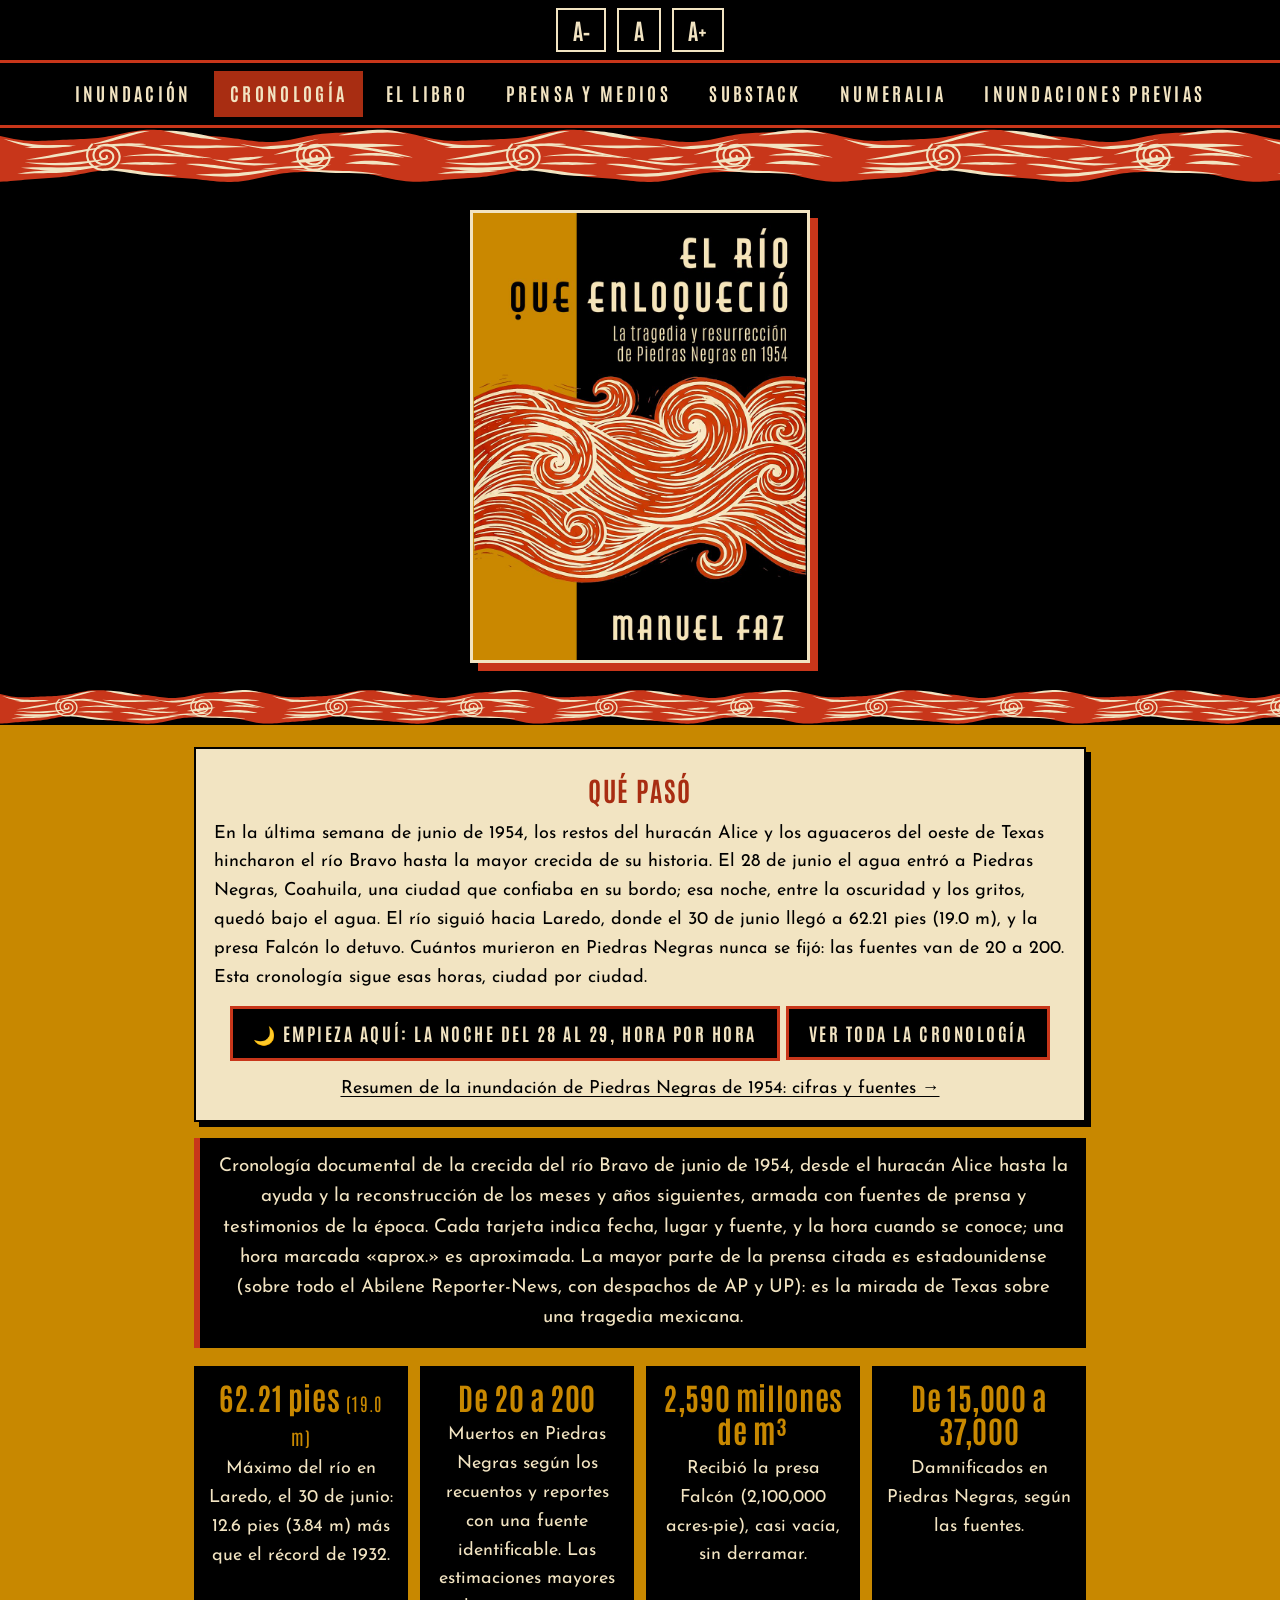
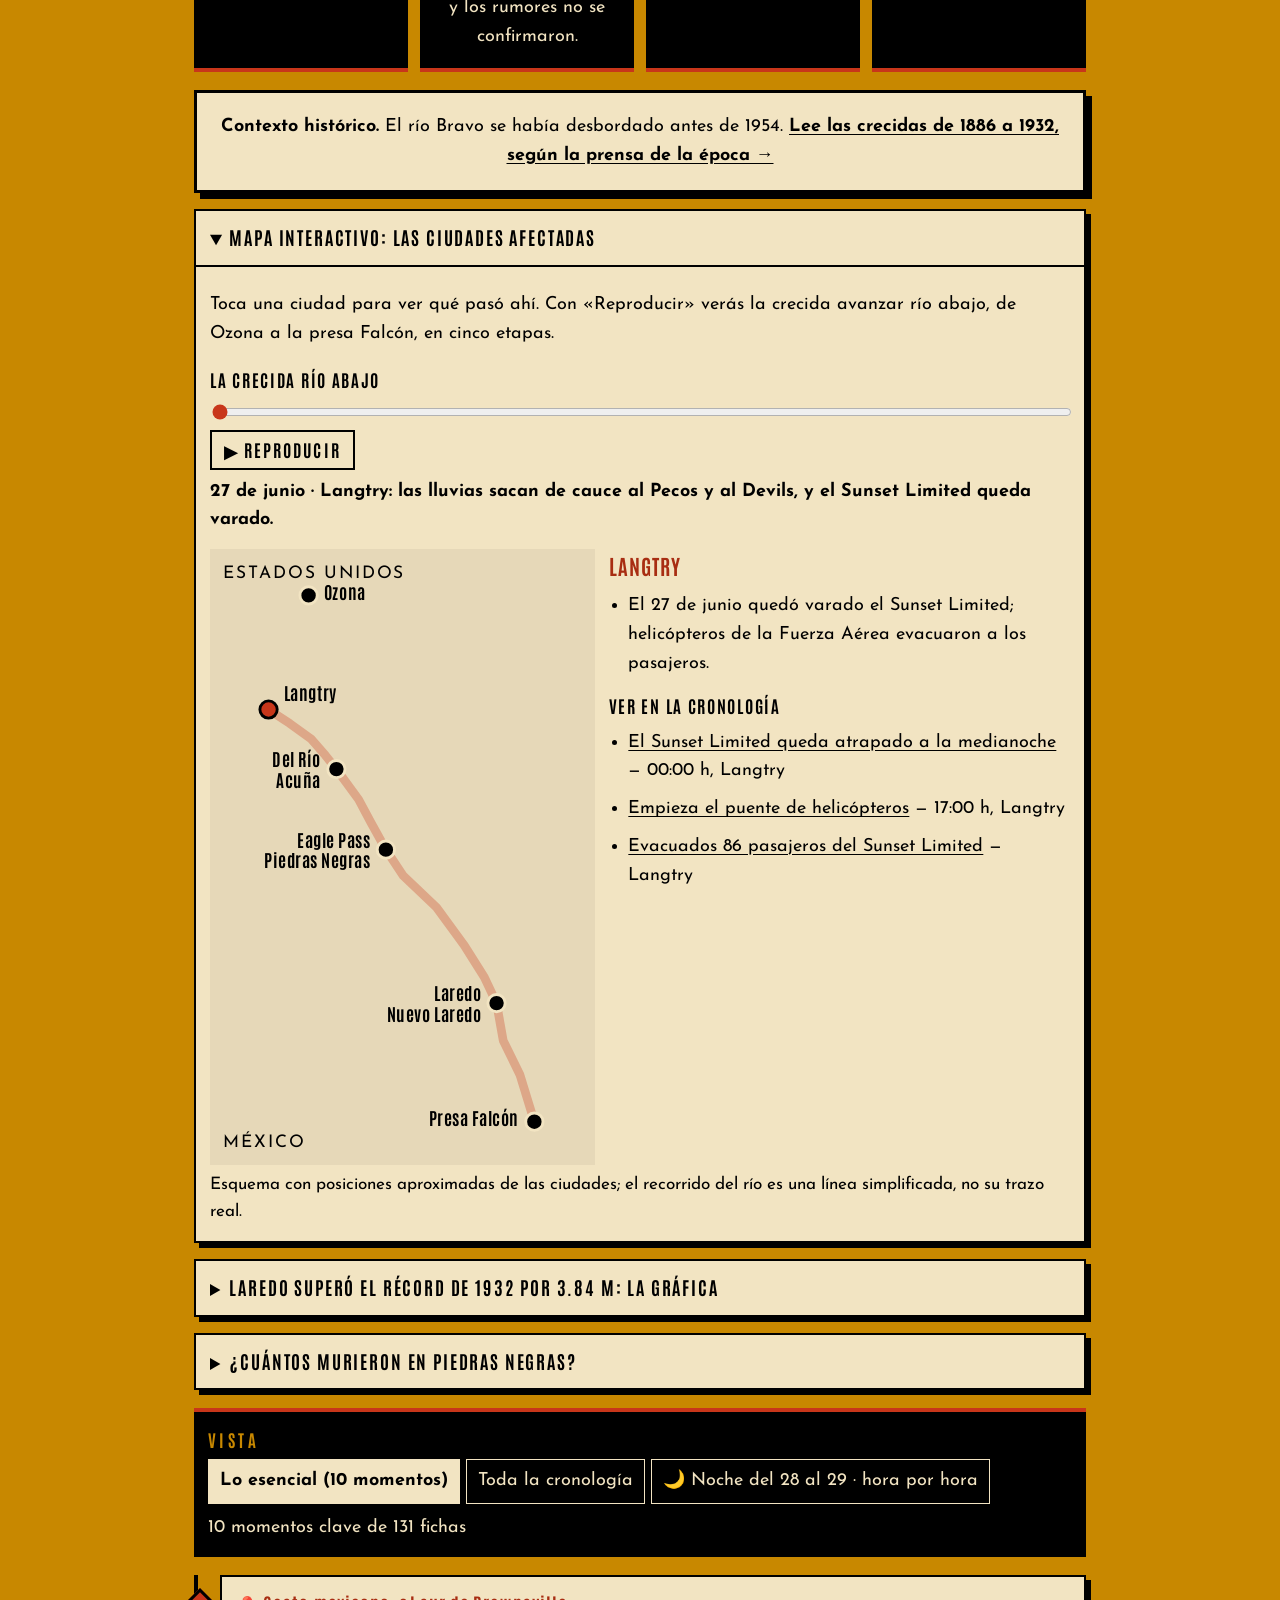
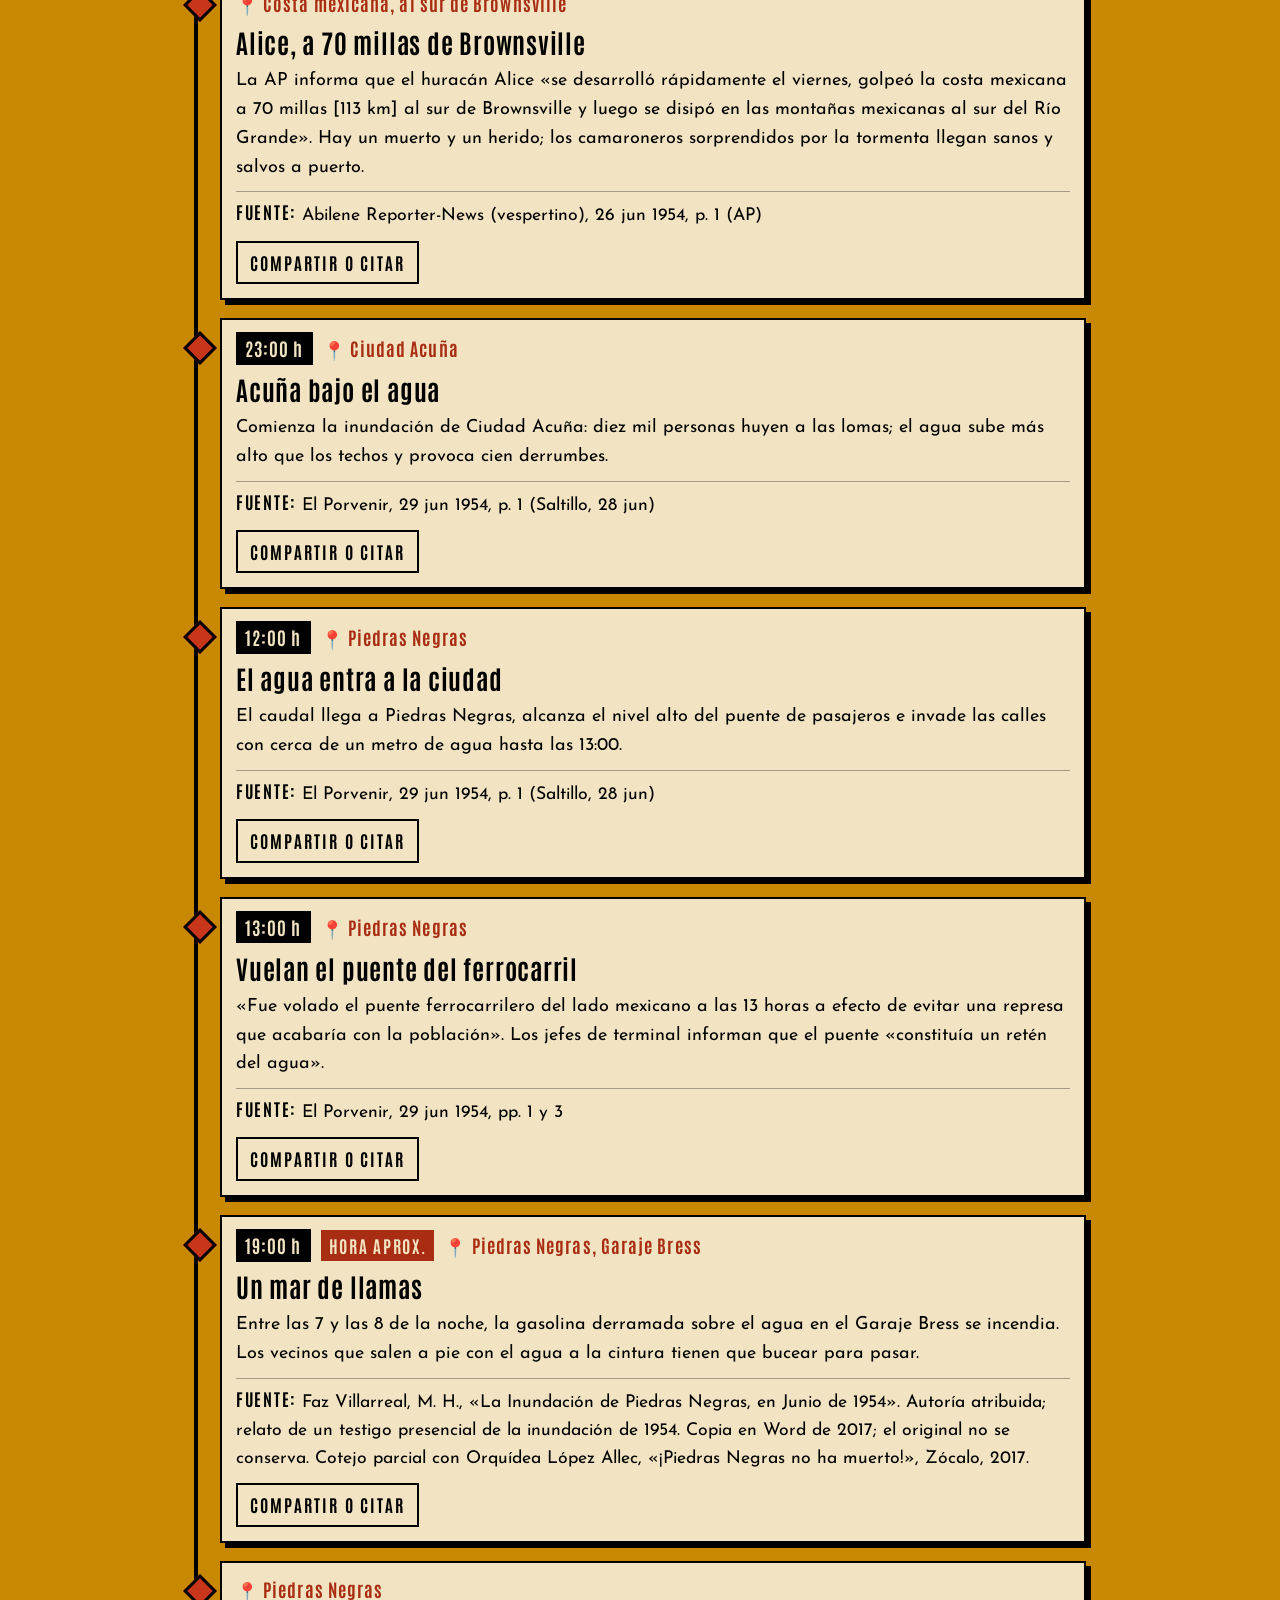
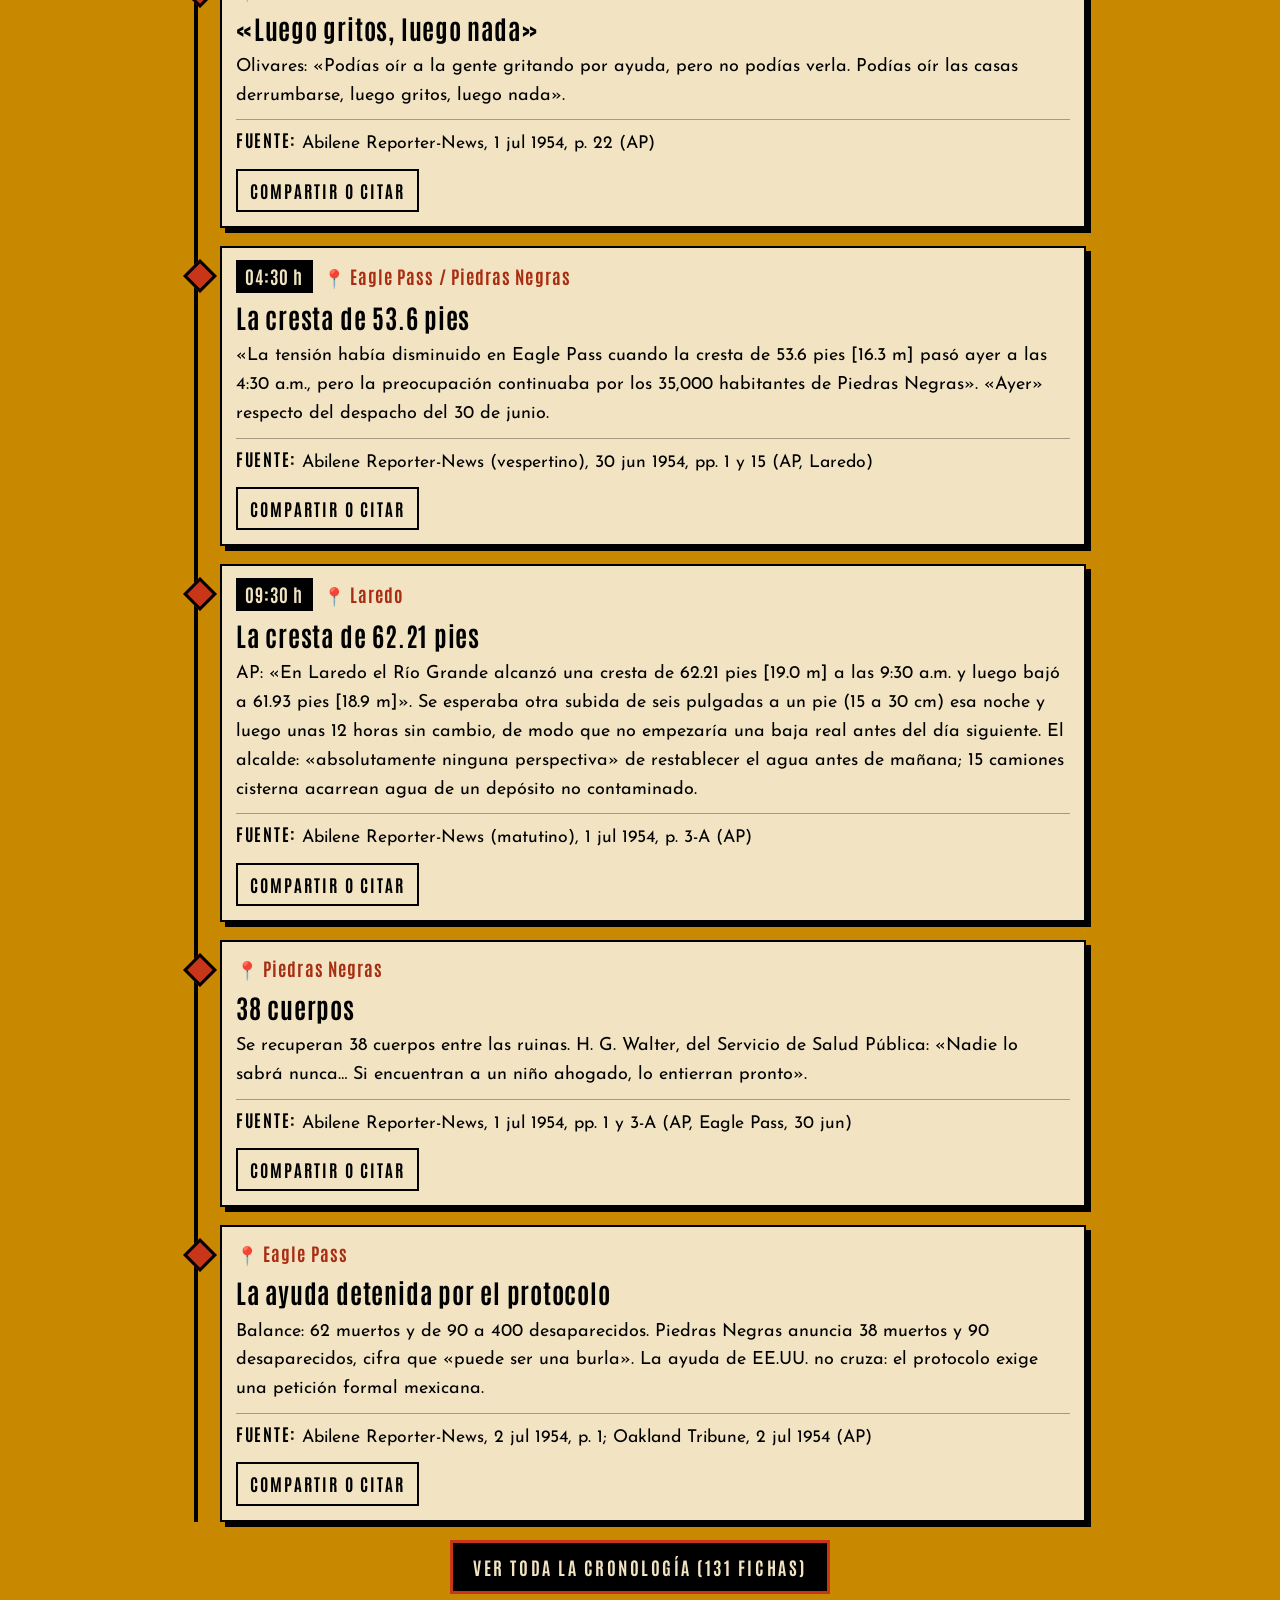
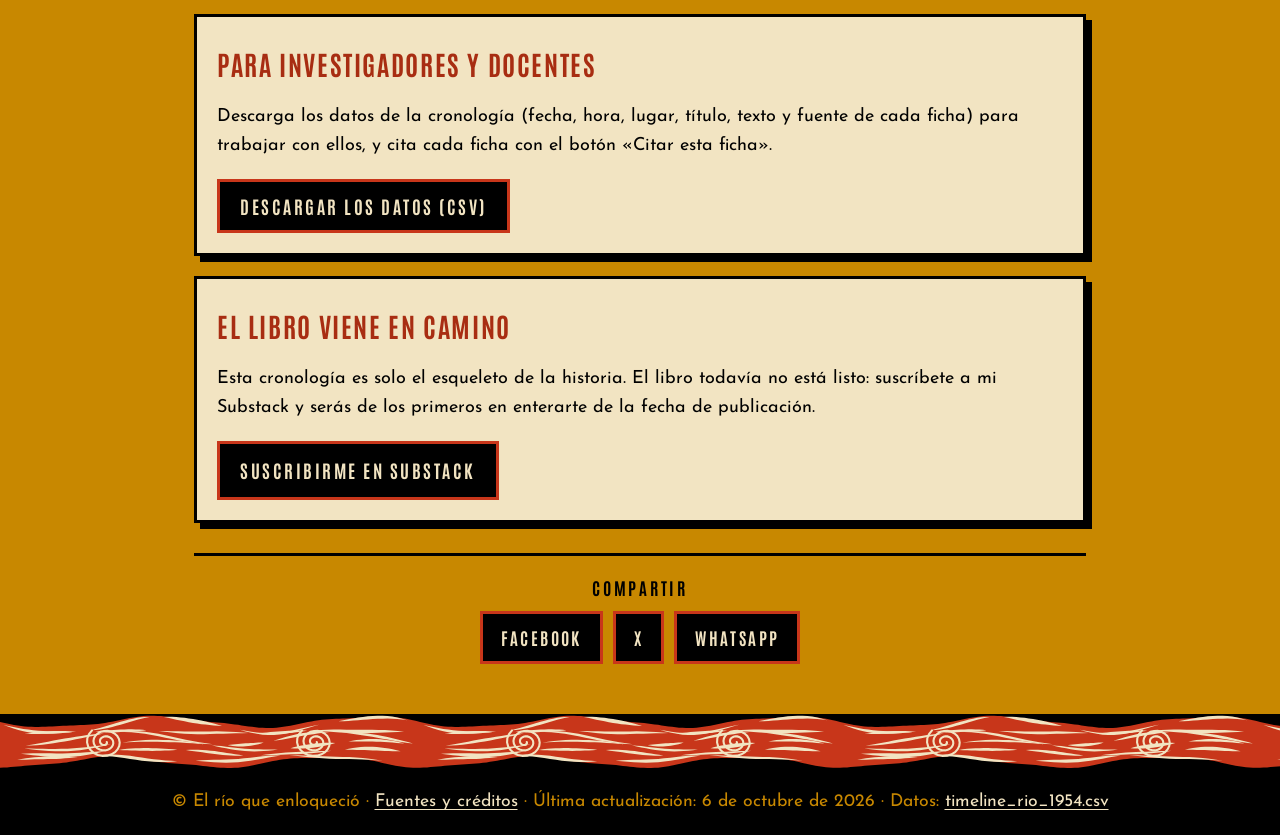
==== commit f53a9758: "Menú: «Cronología» en lugar de «Timeline» e «Inundaciones previas» Co-Authored-By: Claude Sonnet 5.5" ====
--- a/index.html
+++ b/index.html
@@ -16,7 +16,7 @@
 <script type="application/ld+json">{"@context": "https://schema.org", "@type": "WebSite", "name": "El río que enloqueció", "alternateName": "El río que enloqueció: Piedras Negras 1954", "url": "https://matonfaz.github.io/el-rio-que-enloquecio/"}</script>
 </head>
 <body>
-<nav class="menu" aria-label="Principal"><a href="inundacion-piedras-negras-1954.html">Inundación</a><a href="index.html" aria-current="page">Timeline</a><a href="libro.html">El libro</a><a href="canciones.html">Prensa y medios</a><a href="substack.html">Substack</a><a href="numeralia.html">Numeralia</a><a href="antes.html">Las inundaciones previas</a></nav>
+<nav class="menu" aria-label="Principal"><a href="inundacion-piedras-negras-1954.html">Inundación</a><a href="index.html" aria-current="page">Cronología</a><a href="libro.html">El libro</a><a href="canciones.html">Prensa y medios</a><a href="substack.html">Substack</a><a href="numeralia.html">Numeralia</a><a href="antes.html">Inundaciones previas</a></nav>
 <div class="ondas"></div>
 <header class="portada">
   <h1 class="solo-lectores">El río que enloqueció: La tragedia y resurrección de Piedras Negras en 1954</h1>
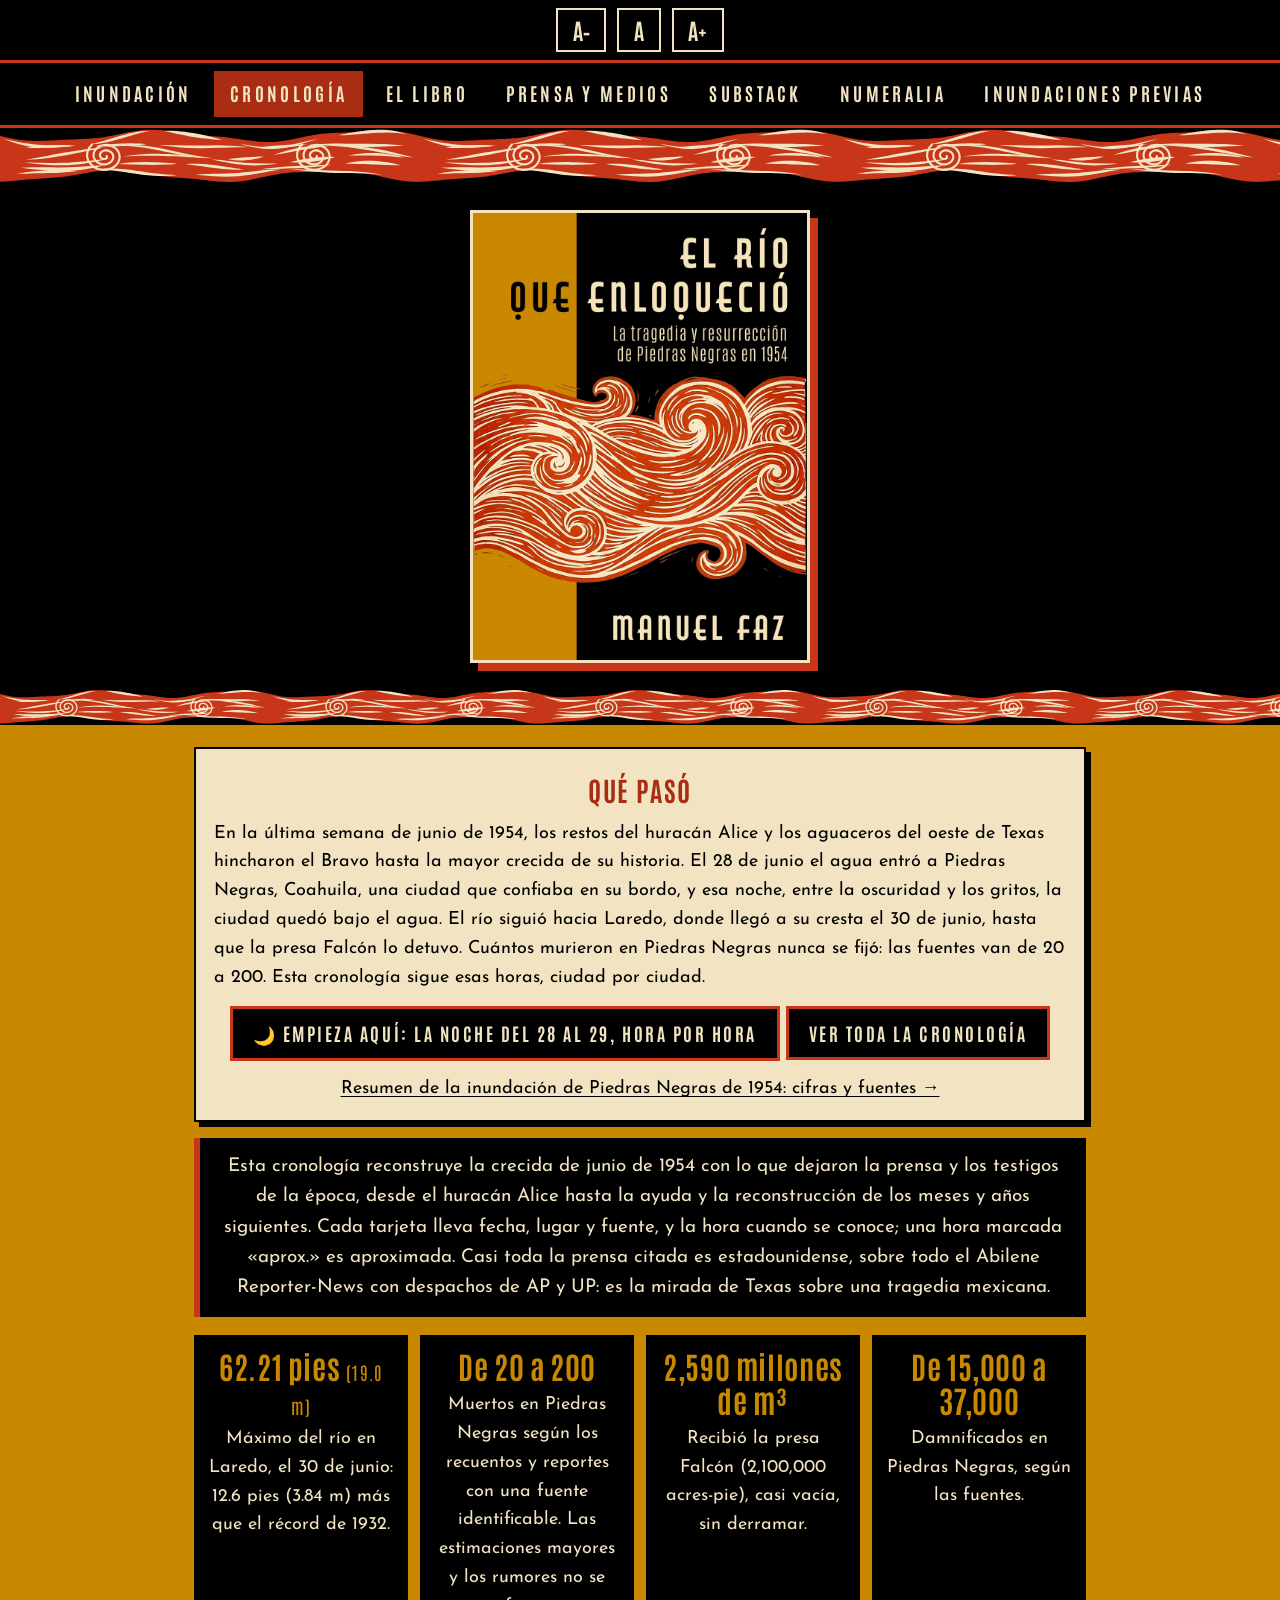
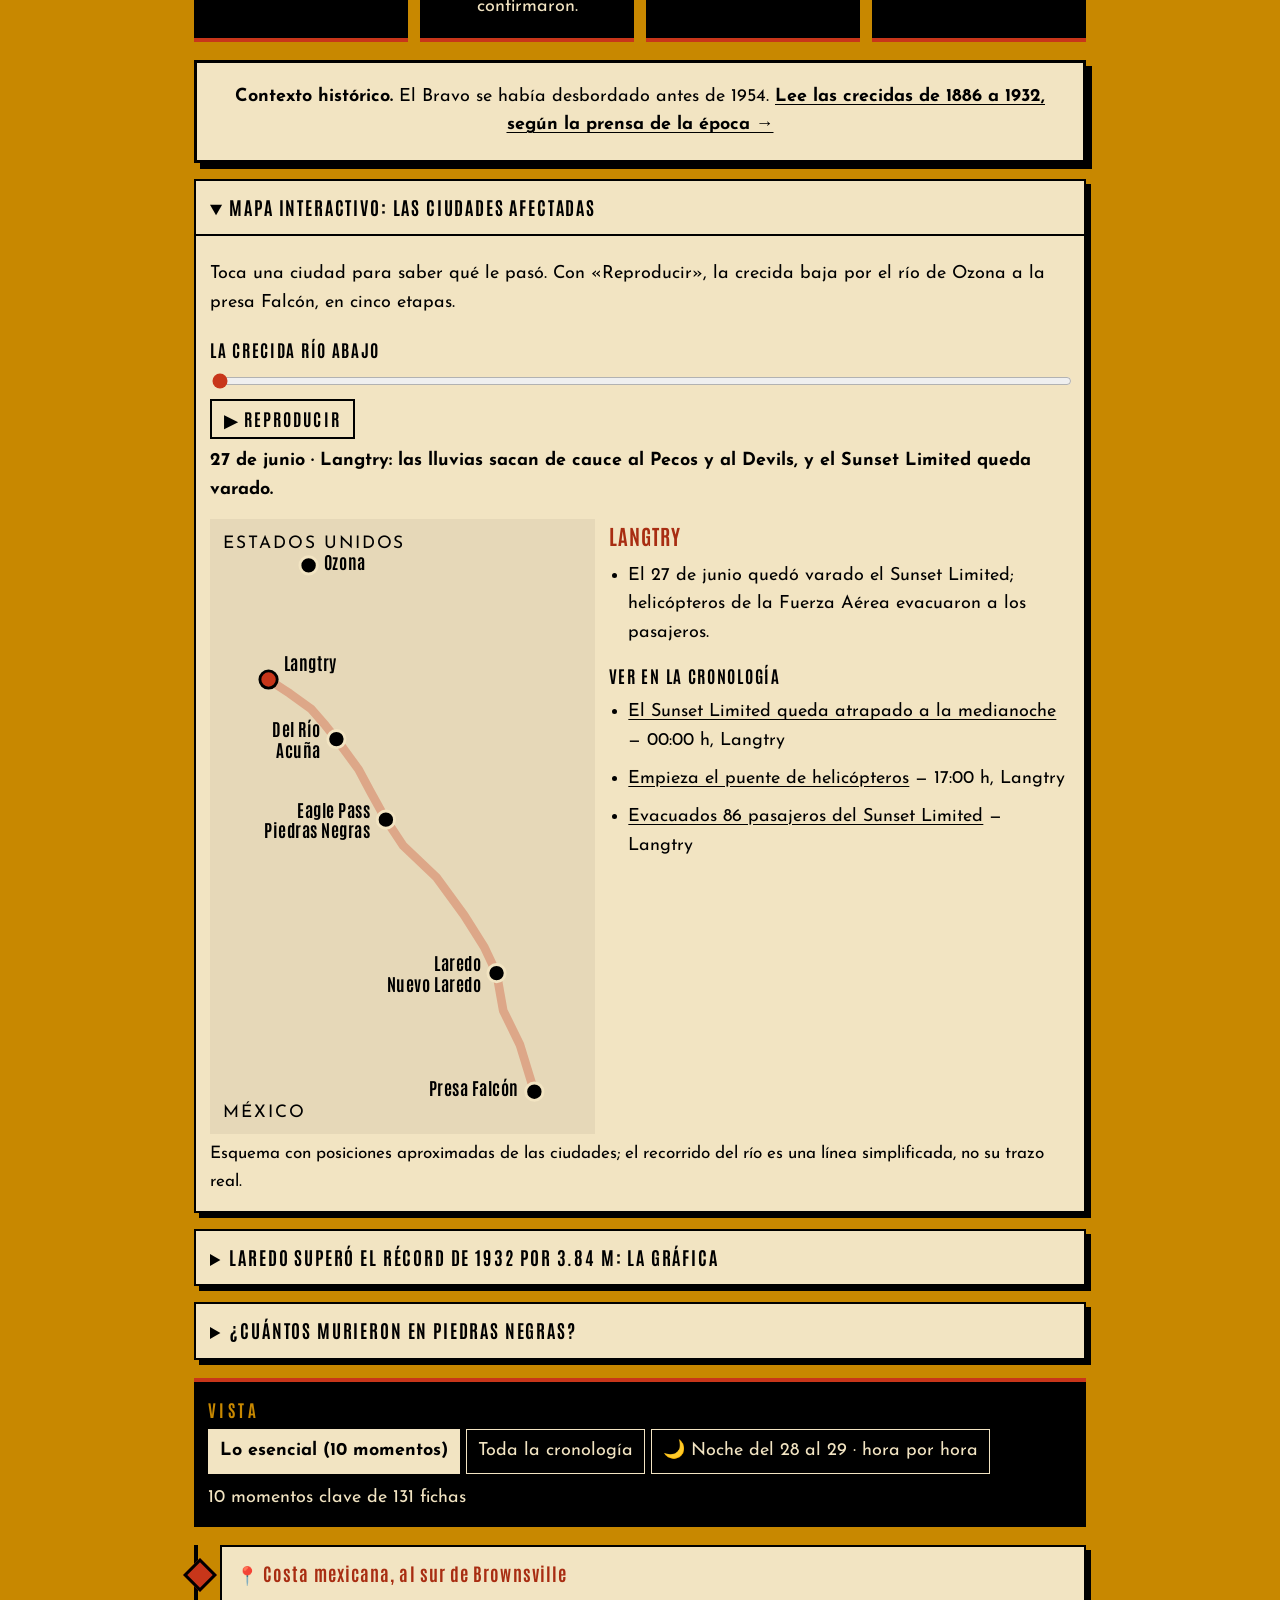
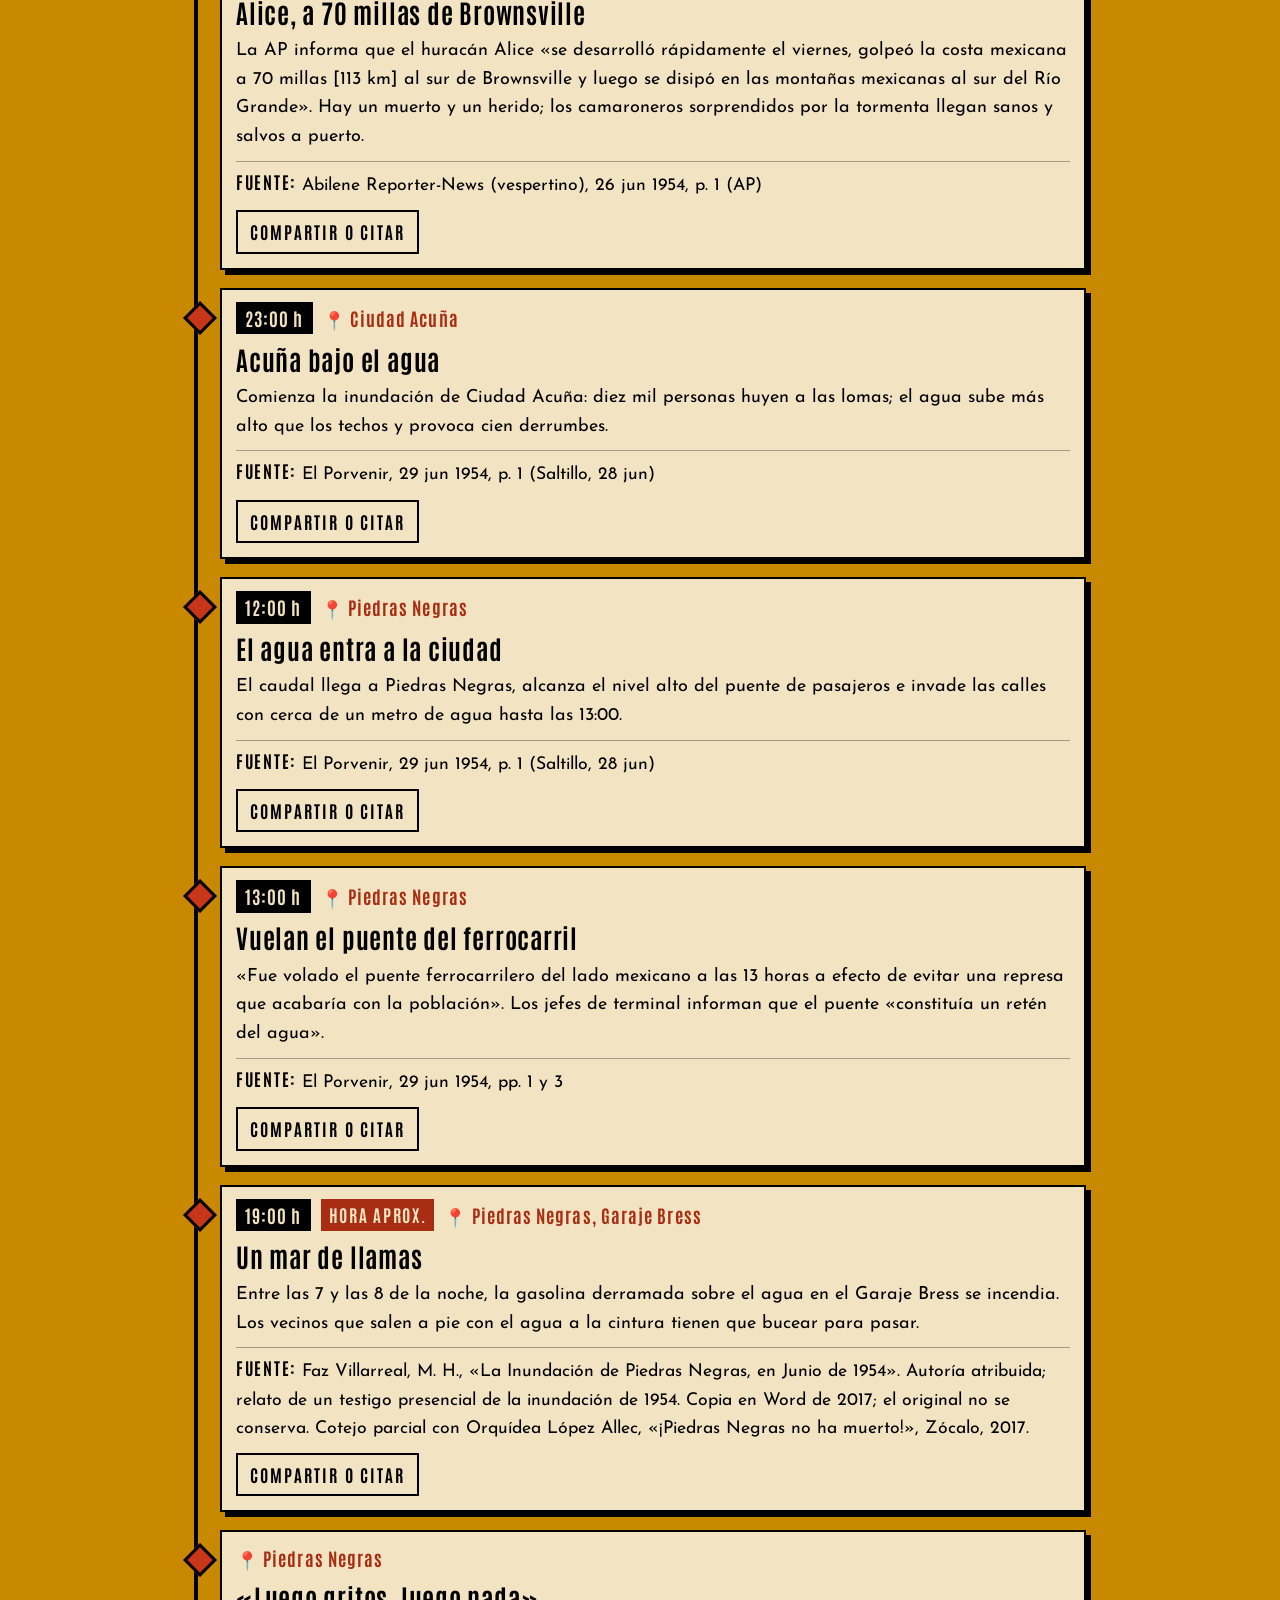
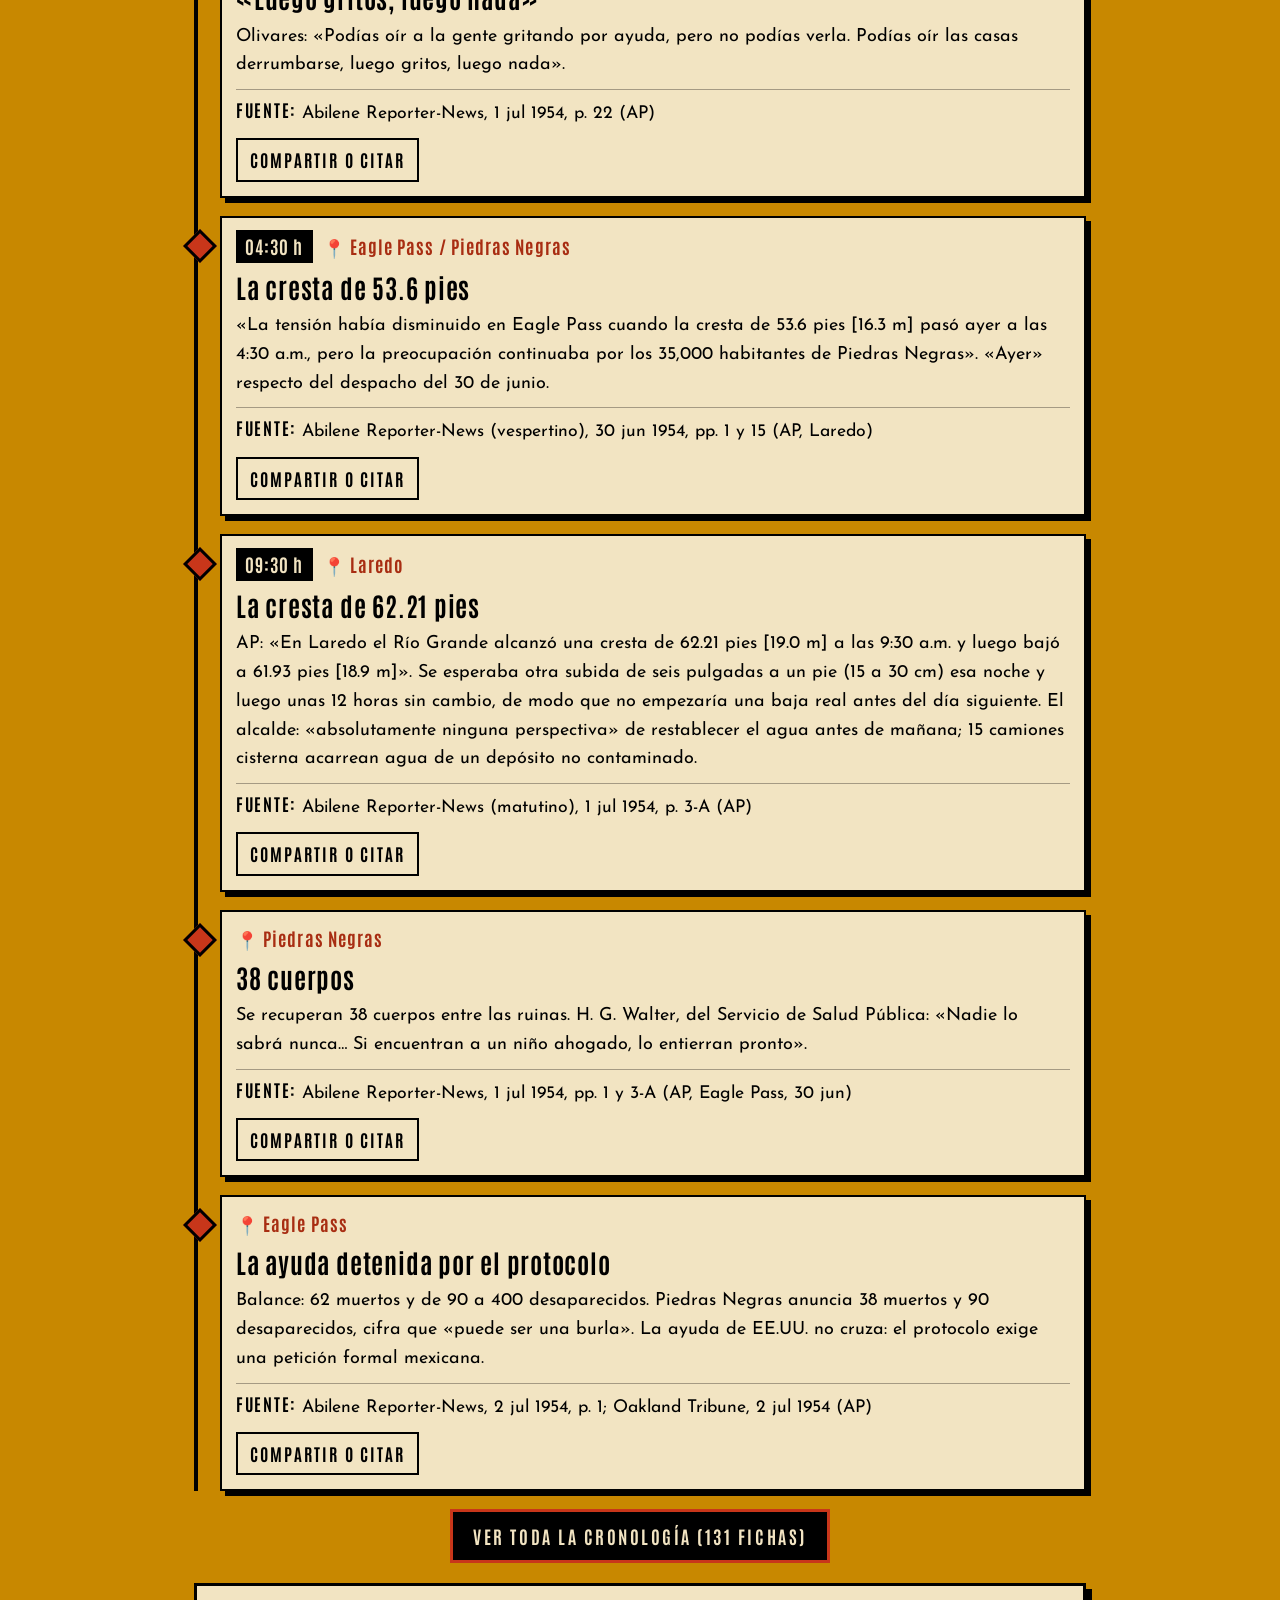
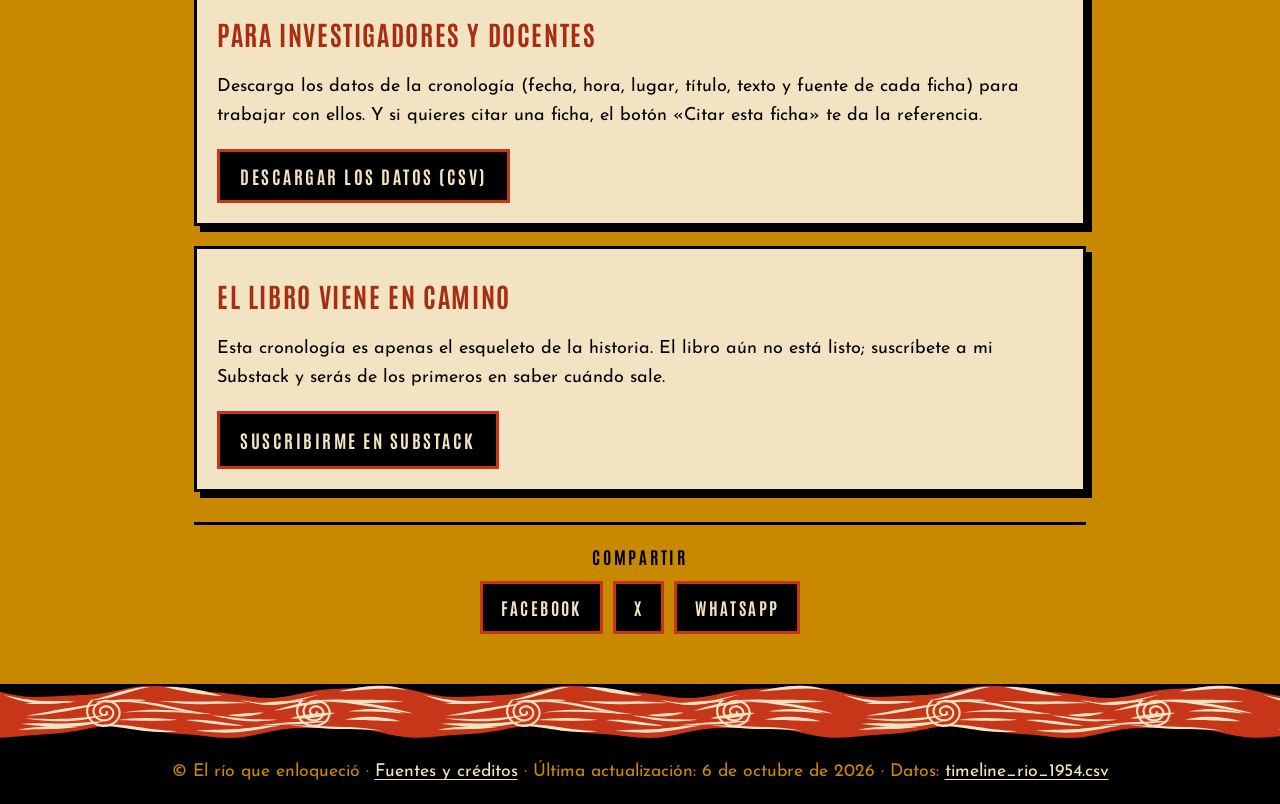
==== commit 6a7abebd: "Sustituir textos de redacción y Timeline → Cronología Co-Authored-By: Claude Sonnet 5.5 <noreply@ant" ====
--- a/index.html
+++ b/index.html
@@ -3,11 +3,11 @@
 <head>
 <meta charset="utf-8">
 <meta name="viewport" content="width=device-width,initial-scale=1">
-<title>Timeline de la inundación de Piedras Negras de 1954 · El río que enloqueció</title>
+<title>Cronología de la inundación de Piedras Negras de 1954 · El río que enloqueció</title>
 <meta name="description" content="Cronología documental de la inundación de Piedras Negras de 1954: qué pasó hora por hora, con mapa, gráfica, cifras y fuentes de prensa y testimonios.">
 <link rel="canonical" href="https://matonfaz.github.io/el-rio-que-enloquecio/index.html">
-<meta property="og:type" content="website"><meta property="og:locale" content="es_MX"><meta property="og:site_name" content="El río que enloqueció"><meta property="og:title" content="Timeline de la inundación de Piedras Negras de 1954 · El río que enloqueció"><meta property="og:description" content="Cronología documental de la inundación de Piedras Negras de 1954: qué pasó hora por hora, con mapa, gráfica, cifras y fuentes de prensa y testimonios."><meta property="og:url" content="https://matonfaz.github.io/el-rio-que-enloquecio/index.html"><meta property="og:image" content="https://matonfaz.github.io/el-rio-que-enloquecio/portada-web.jpg"><meta property="og:image:alt" content="Portada de El río que enloqueció, de Manuel Faz: grabado en linóleo de una ola roja sobre fondo mostaza y negro">
-<meta name="twitter:card" content="summary_large_image"><meta name="twitter:title" content="Timeline de la inundación de Piedras Negras de 1954 · El río que enloqueció"><meta name="twitter:description" content="Cronología documental de la inundación de Piedras Negras de 1954: qué pasó hora por hora, con mapa, gráfica, cifras y fuentes de prensa y testimonios."><meta name="twitter:image" content="https://matonfaz.github.io/el-rio-que-enloquecio/portada-web.jpg"><meta name="twitter:image:alt" content="Portada de El río que enloqueció, de Manuel Faz: grabado en linóleo de una ola roja sobre fondo mostaza y negro">
+<meta property="og:type" content="website"><meta property="og:locale" content="es_MX"><meta property="og:site_name" content="El río que enloqueció"><meta property="og:title" content="Cronología de la inundación de Piedras Negras de 1954 · El río que enloqueció"><meta property="og:description" content="Cronología documental de la inundación de Piedras Negras de 1954: qué pasó hora por hora, con mapa, gráfica, cifras y fuentes de prensa y testimonios."><meta property="og:url" content="https://matonfaz.github.io/el-rio-que-enloquecio/index.html"><meta property="og:image" content="https://matonfaz.github.io/el-rio-que-enloquecio/portada-web.jpg"><meta property="og:image:alt" content="Portada de El río que enloqueció, de Manuel Faz: grabado en linóleo de una ola roja sobre fondo mostaza y negro">
+<meta name="twitter:card" content="summary_large_image"><meta name="twitter:title" content="Cronología de la inundación de Piedras Negras de 1954 · El río que enloqueció"><meta name="twitter:description" content="Cronología documental de la inundación de Piedras Negras de 1954: qué pasó hora por hora, con mapa, gráfica, cifras y fuentes de prensa y testimonios."><meta name="twitter:image" content="https://matonfaz.github.io/el-rio-que-enloquecio/portada-web.jpg"><meta name="twitter:image:alt" content="Portada de El río que enloqueció, de Manuel Faz: grabado en linóleo de una ola roja sobre fondo mostaza y negro">
 <link rel="preconnect" href="https://fonts.googleapis.com"><link rel="preconnect" href="https://fonts.gstatic.com" crossorigin>
 <link href="https://fonts.googleapis.com/css2?family=Antonio:wght@400;700&family=Josefin+Sans:wght@400;700&display=swap" rel="stylesheet">
 <link rel="icon" href="data:image/svg+xml,%3Csvg xmlns=%27http://www.w3.org/2000/svg%27 viewBox=%270 0 10 10%27%3E%3Cpath d=%27M5 0L10 5L5 10L0 5Z%27 fill=%27%23C65A1E%27/%3E%3C/svg%3E">
@@ -26,22 +26,22 @@
 <main>
   <section class="resumen" aria-label="Qué pasó">
     <h2>Qué pasó</h2>
-    <p>En la última semana de junio de 1954, los restos del huracán Alice y los aguaceros del oeste de Texas hincharon el río Bravo hasta la mayor crecida de su historia. El 28 de junio el agua entró a Piedras Negras, Coahuila, una ciudad que confiaba en su bordo; esa noche, entre la oscuridad y los gritos, quedó bajo el agua. El río siguió hacia Laredo, donde el 30 de junio llegó a 62.21 pies (19.0 m), y la presa Falcón lo detuvo. Cuántos murieron en Piedras Negras nunca se fijó: las fuentes van de 20 a 200. Esta cronología sigue esas horas, ciudad por ciudad.</p>
+    <p>En la última semana de junio de 1954, los restos del huracán Alice y los aguaceros del oeste de Texas hincharon el Bravo hasta la mayor crecida de su historia. El 28 de junio el agua entró a Piedras Negras, Coahuila, una ciudad que confiaba en su bordo, y esa noche, entre la oscuridad y los gritos, la ciudad quedó bajo el agua. El río siguió hacia Laredo, donde llegó a su cresta el 30 de junio, hasta que la presa Falcón lo detuvo. Cuántos murieron en Piedras Negras nunca se fijó: las fuentes van de 20 a 200. Esta cronología sigue esas horas, ciudad por ciudad.</p>
     <p class="empieza"><button type="button" class="boton" id="btn-empieza">🌙 Empieza aquí: la noche del 28 al 29, hora por hora</button> <button type="button" class="boton" id="btn-toda">Ver toda la cronología</button></p>
     <p class="empieza"><a href="inundacion-piedras-negras-1954.html">Resumen de la inundación de Piedras Negras de 1954: cifras y fuentes →</a></p>
   </section>
-  <div class="intro">Cronología documental de la crecida del río Bravo de junio de 1954, desde el huracán Alice hasta la ayuda y la reconstrucción de los meses y años siguientes, armada con fuentes de prensa y testimonios de la época. Cada tarjeta indica fecha, lugar y fuente, y la hora cuando se conoce; una hora marcada «aprox.» es aproximada. La mayor parte de la prensa citada es estadounidense (sobre todo el Abilene Reporter-News, con despachos de AP y UP): es la mirada de Texas sobre una tragedia mexicana.</div>
+  <div class="intro">Esta cronología reconstruye la crecida de junio de 1954 con lo que dejaron la prensa y los testigos de la época, desde el huracán Alice hasta la ayuda y la reconstrucción de los meses y años siguientes. Cada tarjeta lleva fecha, lugar y fuente, y la hora cuando se conoce; una hora marcada «aprox.» es aproximada. Casi toda la prensa citada es estadounidense, sobre todo el Abilene Reporter-News con despachos de AP y UP: es la mirada de Texas sobre una tragedia mexicana.</div>
   <section class="cifras" aria-label="El río en cifras">
     <div class="cifra"><b>62.21 pies <small>(19.0 m)</small></b><span>Máximo del río en Laredo, el 30 de junio: 12.6 pies (3.84 m) más que el récord de 1932.</span></div>
     <div class="cifra"><b>De 20 a 200</b><span>Muertos en Piedras Negras según los recuentos y reportes con una fuente identificable. Las estimaciones mayores y los rumores no se confirmaron.</span></div>
     <div class="cifra"><b>2,590 millones de m³</b><span>Recibió la presa Falcón (2,100,000 acres-pie), casi vacía, sin derramar.</span></div>
     <div class="cifra"><b>De 15,000 a 37,000</b><span>Damnificados en Piedras Negras, según las fuentes.</span></div>
   </section>
-  <aside class="panel contexto"><b>Contexto histórico.</b> El río Bravo se había desbordado antes de 1954. <a href="antes.html">Lee las crecidas de 1886 a 1932, según la prensa de la época →</a></aside>
+  <aside class="panel contexto"><b>Contexto histórico.</b> El Bravo se había desbordado antes de 1954. <a href="antes.html">Lee las crecidas de 1886 a 1932, según la prensa de la época →</a></aside>
   <details class="desplegable" id="mapa-det" open>
     <summary>Mapa interactivo: las ciudades afectadas</summary>
     <div class="desplegable-c">
-      <p>Toca una ciudad para ver qué pasó ahí. Con «Reproducir» verás la crecida avanzar río abajo, de Ozona a la presa Falcón, en cinco etapas.</p>
+      <p>Toca una ciudad para saber qué le pasó. Con «Reproducir», la crecida baja por el río de Ozona a la presa Falcón, en cinco etapas.</p>
       <div class="creciente">
         <label for="creciente-r">La crecida río abajo</label>
         <input type="range" id="creciente-r" min="0" max="4" step="1" value="0">
@@ -100,7 +100,7 @@
   <details class="desplegable">
     <summary>¿Cuántos murieron en Piedras Negras?</summary>
     <div class="desplegable-c">
-      <p>Las fuentes de la época no coinciden y la cifra real nunca se fijó. La cifra de arriba, <b>de 20 a 200</b>, reúne los recuentos y reportes con una fuente identificable. Las estimaciones mayores y los rumores aparecen aquí, marcados, pero nunca se confirmaron.</p>
+      <p>Las fuentes de la época no coinciden y la cifra real nunca se fijó. La de arriba, <b>de 20 a 200</b>, reúne los recuentos con fuente identificable; las estimaciones mayores y los rumores aparecen aquí, marcados, pero nunca se confirmaron.</p>
       <h3>En Piedras Negras</h3>
       <dl class="cifras-muertos">
         <dt>20 <span class="etiq">Reporte</span></dt><dd><b>30 de junio.</b> El Dr. Rodrigo Andalon, jefe del hospital de Piedras Negras, habla de 20 muertos conocidos (AP).</dd>
@@ -139,12 +139,12 @@
   <noscript><div class="error">Esta cronología necesita JavaScript activado.</div></noscript>
   <aside class="panel datos">
     <h2>Para investigadores y docentes</h2>
-    <p>Descarga los datos de la cronología (fecha, hora, lugar, título, texto y fuente de cada ficha) para trabajar con ellos, y cita cada ficha con el botón «Citar esta ficha».</p>
+    <p>Descarga los datos de la cronología (fecha, hora, lugar, título, texto y fuente de cada ficha) para trabajar con ellos. Y si quieres citar una ficha, el botón «Citar esta ficha» te da la referencia.</p>
     <div class="botones"><button type="button" class="boton" id="btn-datos" disabled>Descargar los datos (CSV)</button></div>
   </aside>
   <aside class="panel cta">
     <h2>El libro viene en camino</h2>
-    <p>Esta cronología es solo el esqueleto de la historia. El libro todavía no está listo: suscríbete a mi Substack y serás de los primeros en enterarte de la fecha de publicación.</p>
+    <p>Esta cronología es apenas el esqueleto de la historia. El libro aún no está listo; suscríbete a mi Substack y serás de los primeros en saber cuándo sale.</p>
     <div class="botones"><a class="boton" href="https://manuelfaznandin.substack.com/subscribe" target="_blank" rel="noopener">Suscribirme en Substack</a></div>
   </aside>
 </main>
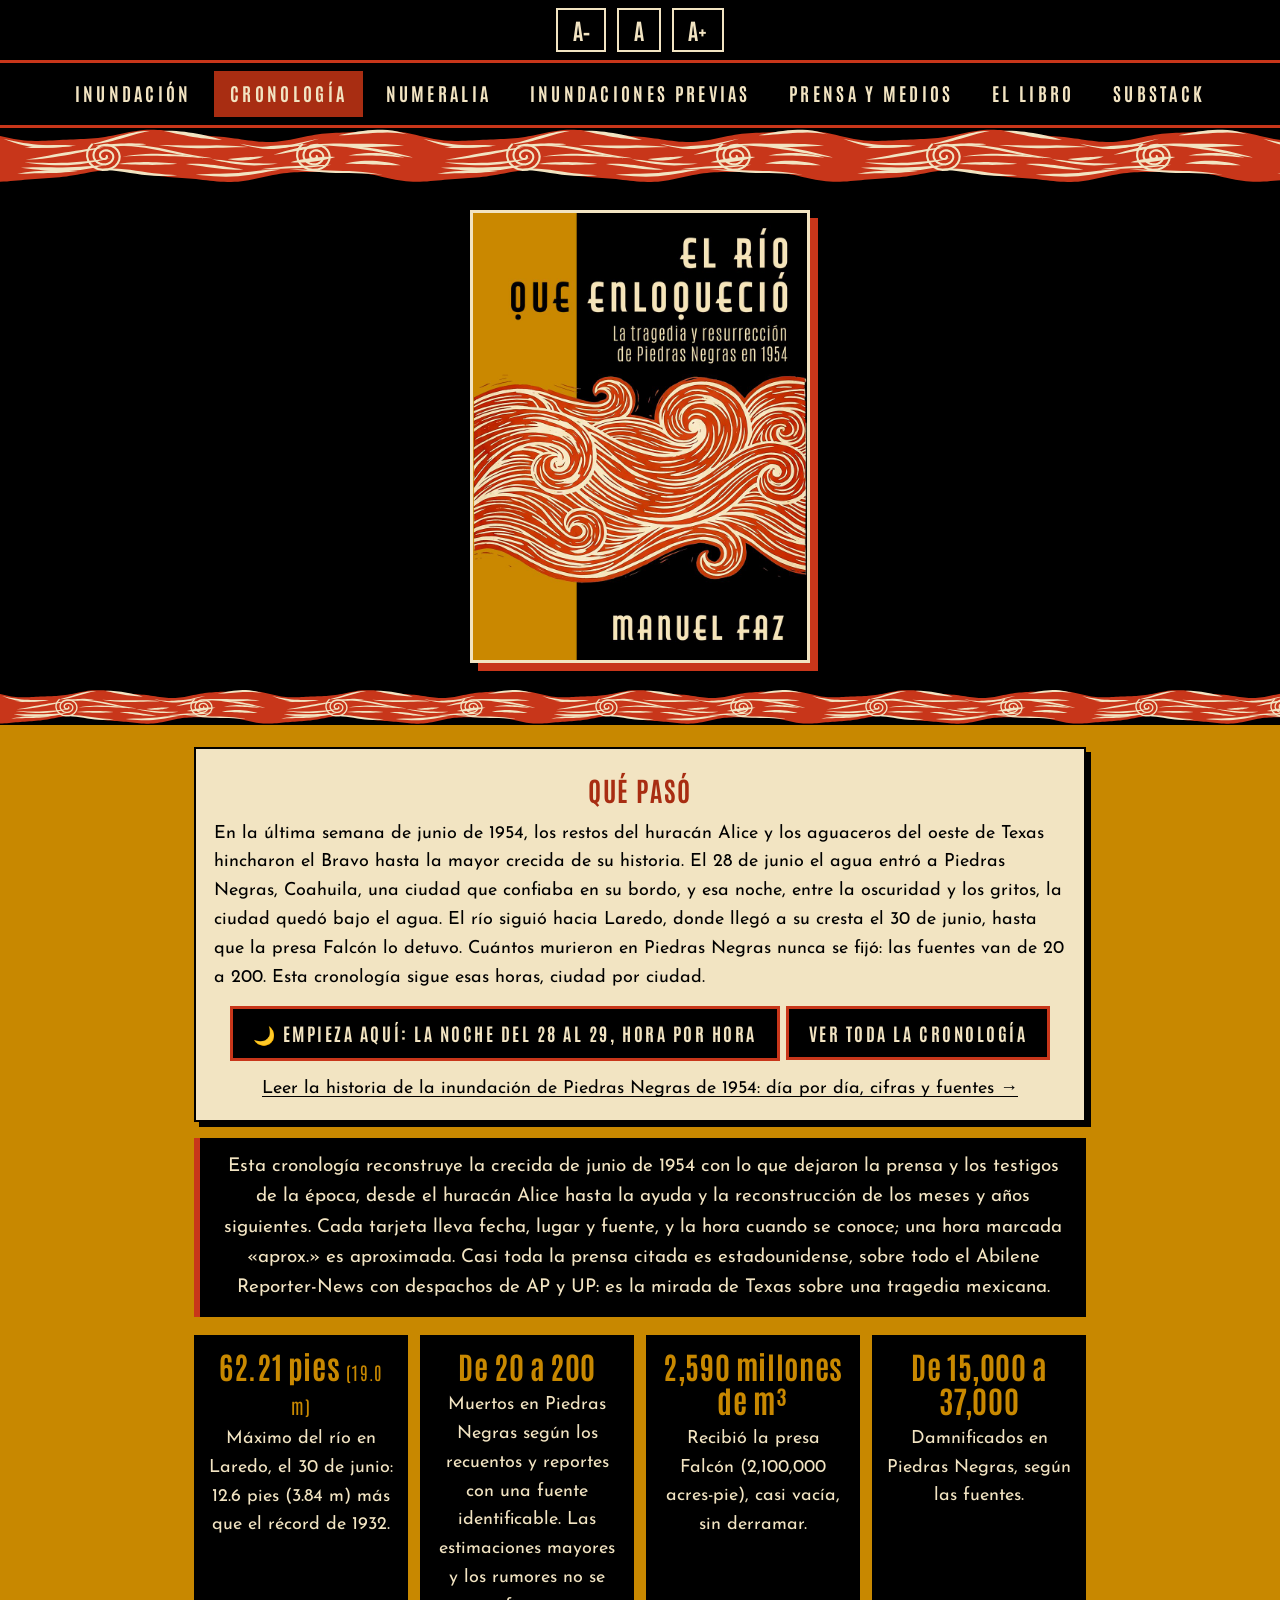
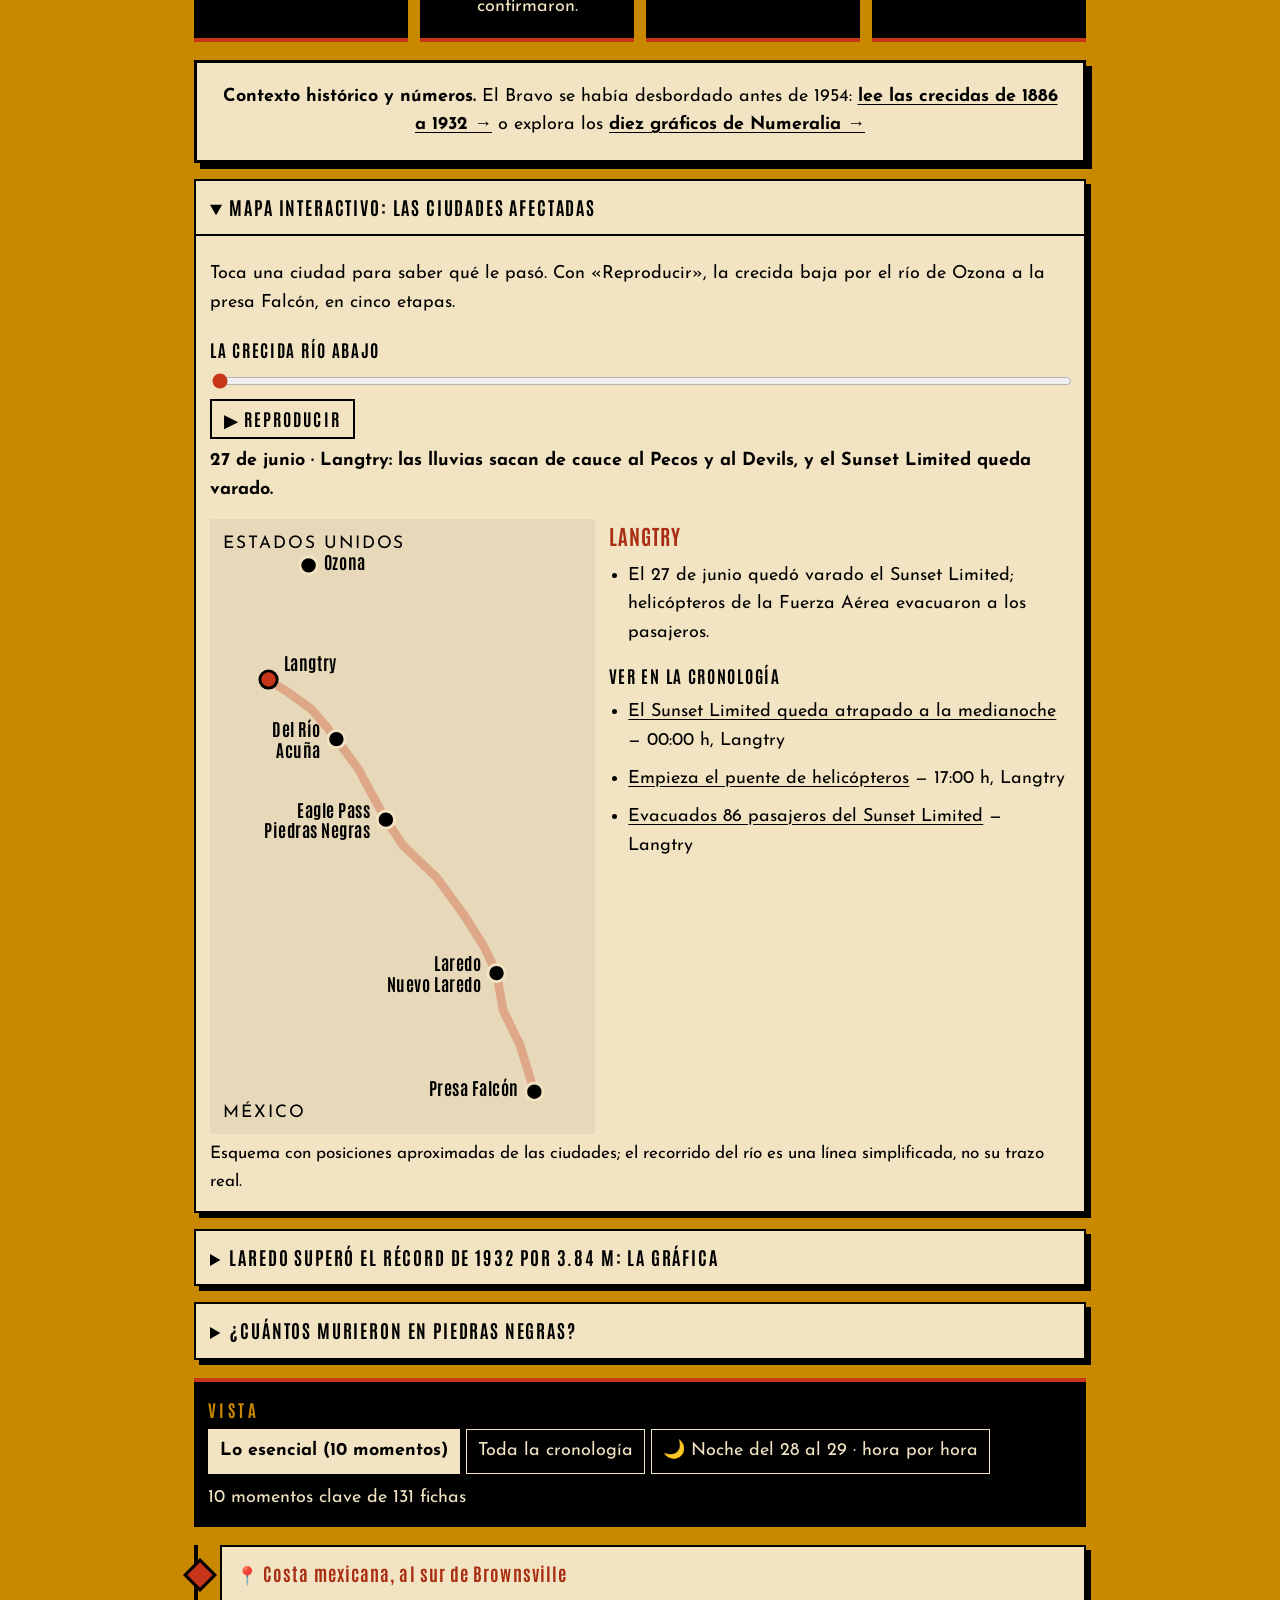
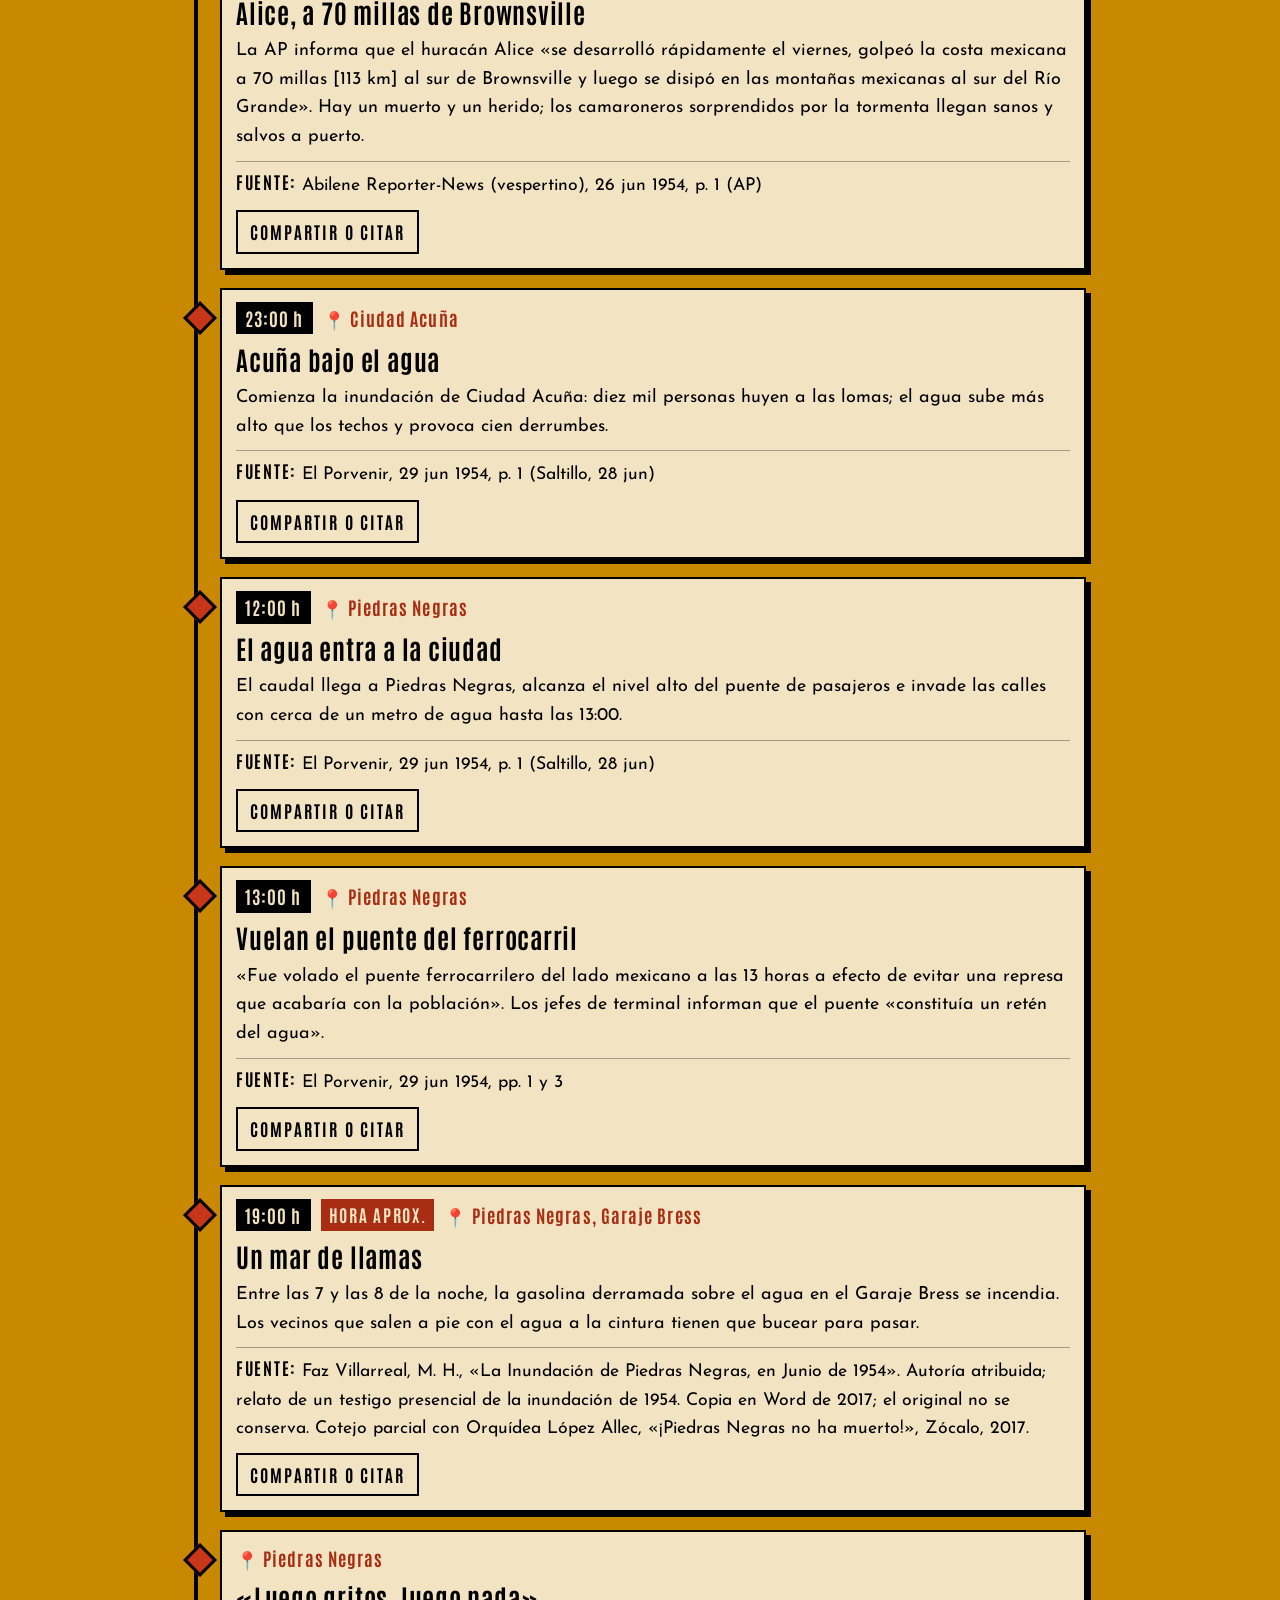
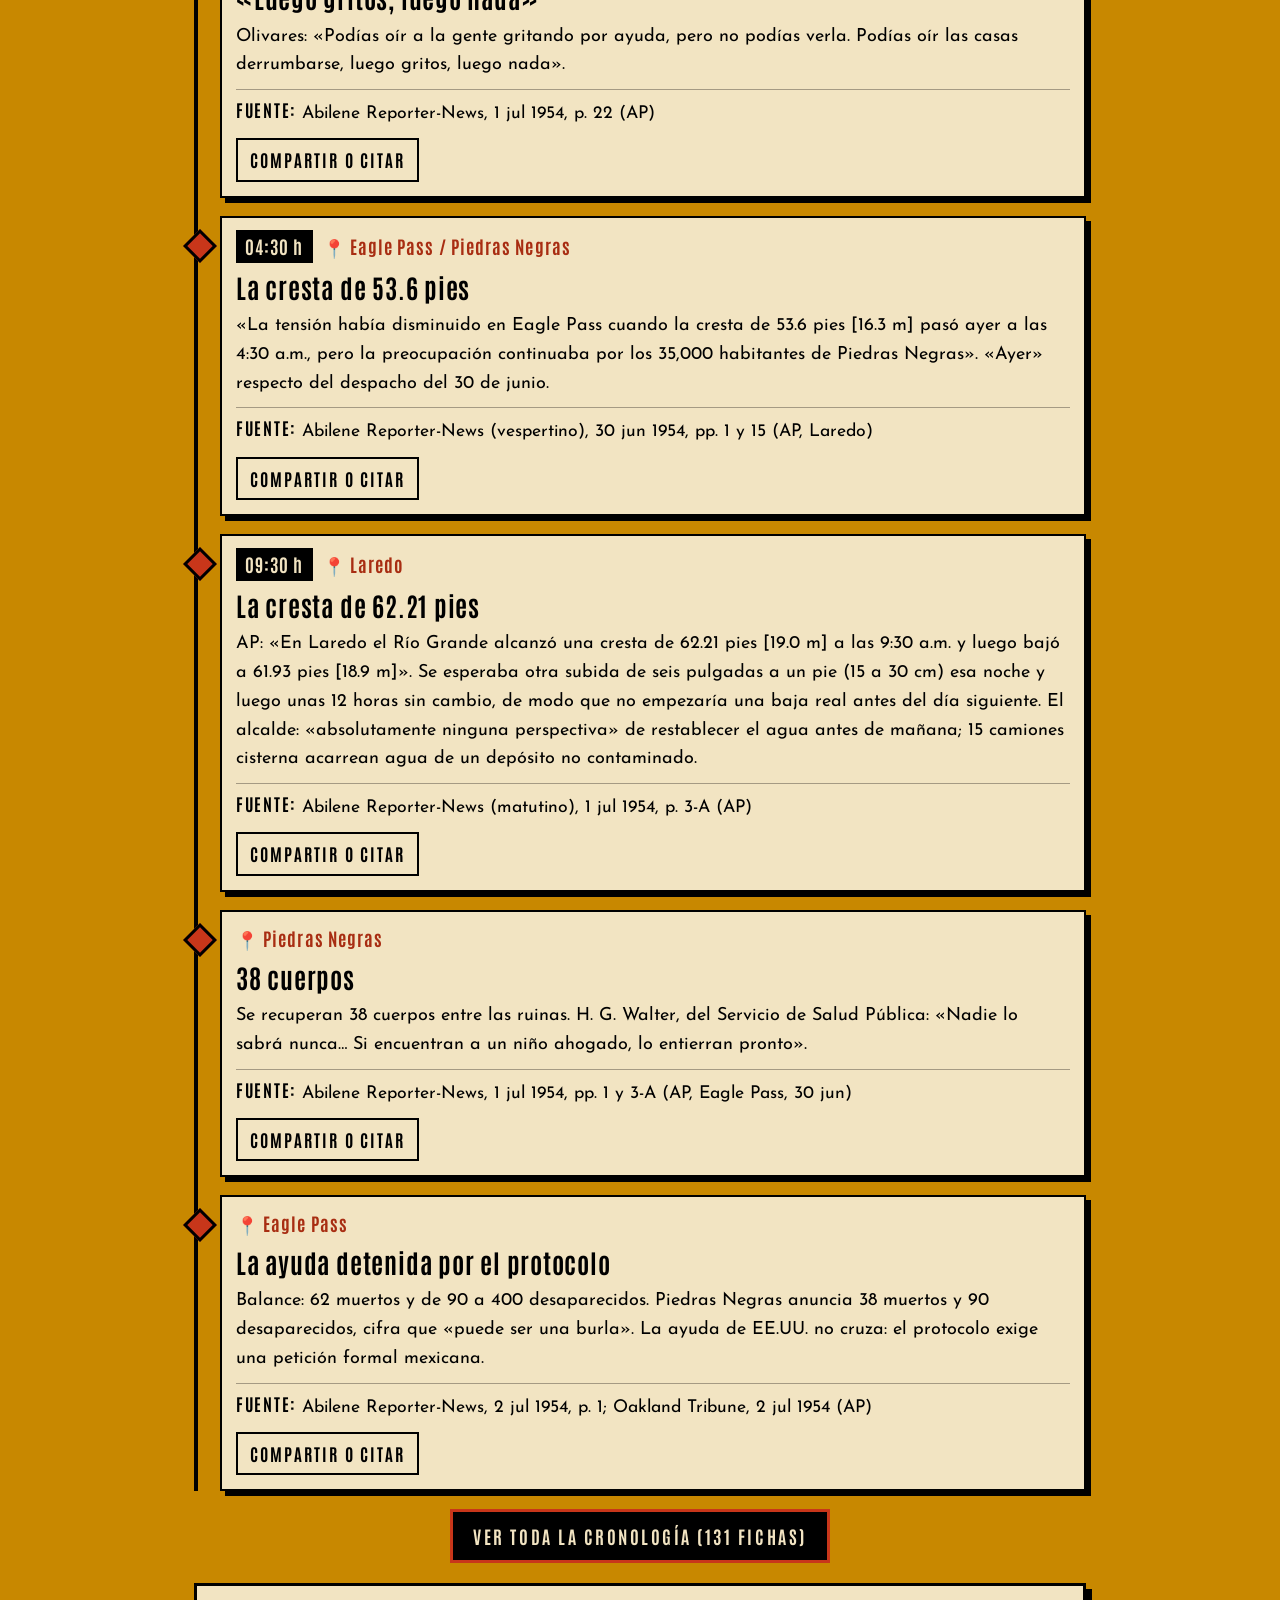
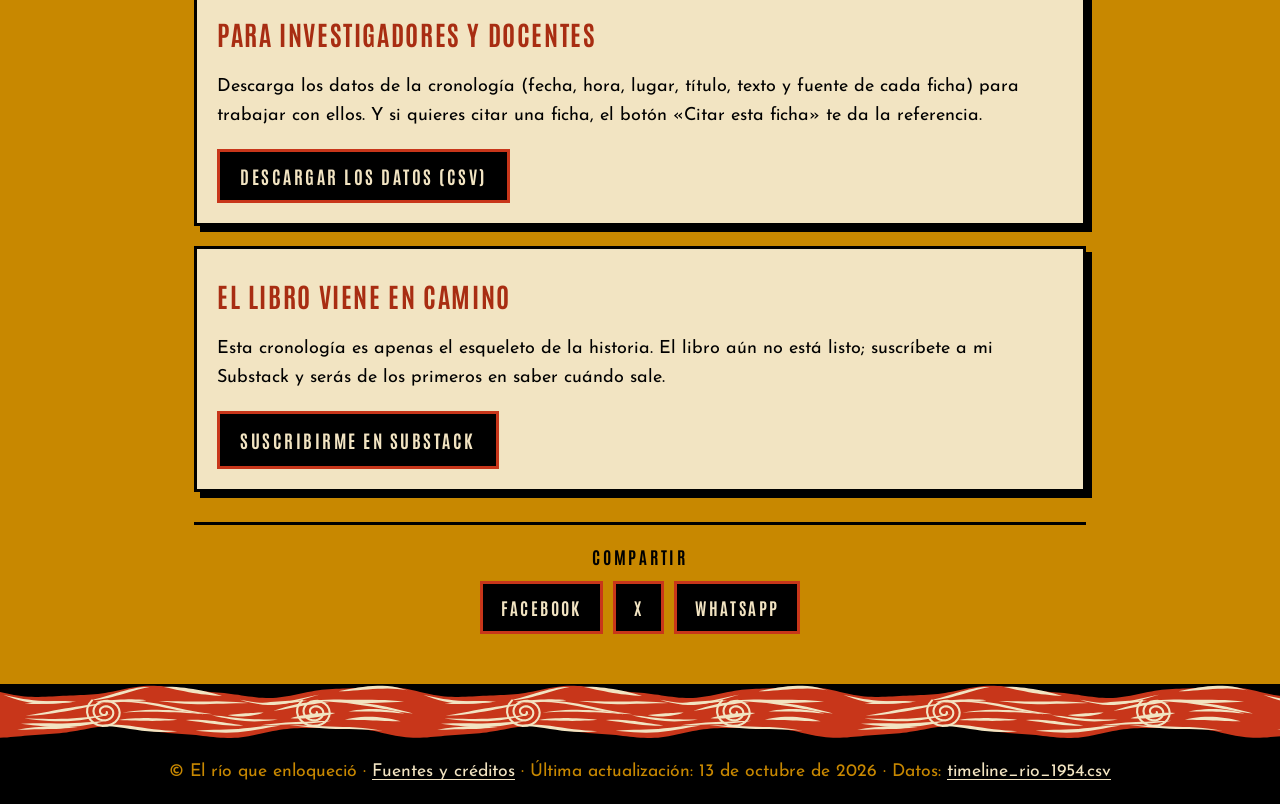
==== commit 4a75ecc4: "Revise context section and update footer date Updated historical context and footer information." ====
--- a/index.html
+++ b/index.html
@@ -16,7 +16,7 @@
 <script type="application/ld+json">{"@context": "https://schema.org", "@type": "WebSite", "name": "El río que enloqueció", "alternateName": "El río que enloqueció: Piedras Negras 1954", "url": "https://matonfaz.github.io/el-rio-que-enloquecio/"}</script>
 </head>
 <body>
-<nav class="menu" aria-label="Principal"><a href="inundacion-piedras-negras-1954.html">Inundación</a><a href="index.html" aria-current="page">Cronología</a><a href="libro.html">El libro</a><a href="canciones.html">Prensa y medios</a><a href="substack.html">Substack</a><a href="numeralia.html">Numeralia</a><a href="antes.html">Inundaciones previas</a></nav>
+<nav class="menu" aria-label="Principal"><a href="inundacion-piedras-negras-1954.html">Inundación</a><a href="index.html" aria-current="page">Cronología</a><a href="numeralia.html">Numeralia</a><a href="antes.html">Inundaciones previas</a><a href="canciones.html">Prensa y medios</a><a href="libro.html">El libro</a><a href="substack.html">Substack</a></nav>
 <div class="ondas"></div>
 <header class="portada">
   <h1 class="solo-lectores">El río que enloqueció: La tragedia y resurrección de Piedras Negras en 1954</h1>
@@ -28,7 +28,7 @@
     <h2>Qué pasó</h2>
     <p>En la última semana de junio de 1954, los restos del huracán Alice y los aguaceros del oeste de Texas hincharon el Bravo hasta la mayor crecida de su historia. El 28 de junio el agua entró a Piedras Negras, Coahuila, una ciudad que confiaba en su bordo, y esa noche, entre la oscuridad y los gritos, la ciudad quedó bajo el agua. El río siguió hacia Laredo, donde llegó a su cresta el 30 de junio, hasta que la presa Falcón lo detuvo. Cuántos murieron en Piedras Negras nunca se fijó: las fuentes van de 20 a 200. Esta cronología sigue esas horas, ciudad por ciudad.</p>
     <p class="empieza"><button type="button" class="boton" id="btn-empieza">🌙 Empieza aquí: la noche del 28 al 29, hora por hora</button> <button type="button" class="boton" id="btn-toda">Ver toda la cronología</button></p>
-    <p class="empieza"><a href="inundacion-piedras-negras-1954.html">Resumen de la inundación de Piedras Negras de 1954: cifras y fuentes →</a></p>
+    <p class="empieza"><a href="inundacion-piedras-negras-1954.html">Leer la historia de la inundación de Piedras Negras de 1954: día por día, cifras y fuentes →</a></p>
   </section>
   <div class="intro">Esta cronología reconstruye la crecida de junio de 1954 con lo que dejaron la prensa y los testigos de la época, desde el huracán Alice hasta la ayuda y la reconstrucción de los meses y años siguientes. Cada tarjeta lleva fecha, lugar y fuente, y la hora cuando se conoce; una hora marcada «aprox.» es aproximada. Casi toda la prensa citada es estadounidense, sobre todo el Abilene Reporter-News con despachos de AP y UP: es la mirada de Texas sobre una tragedia mexicana.</div>
   <section class="cifras" aria-label="El río en cifras">
@@ -37,7 +37,7 @@
     <div class="cifra"><b>2,590 millones de m³</b><span>Recibió la presa Falcón (2,100,000 acres-pie), casi vacía, sin derramar.</span></div>
     <div class="cifra"><b>De 15,000 a 37,000</b><span>Damnificados en Piedras Negras, según las fuentes.</span></div>
   </section>
-  <aside class="panel contexto"><b>Contexto histórico.</b> El Bravo se había desbordado antes de 1954. <a href="antes.html">Lee las crecidas de 1886 a 1932, según la prensa de la época →</a></aside>
+  <aside class="panel contexto"><b>Contexto histórico y números.</b> El Bravo se había desbordado antes de 1954: <a href="antes.html">lee las crecidas de 1886 a 1932 →</a> o explora los <a href="numeralia.html">diez gráficos de Numeralia →</a></aside>
   <details class="desplegable" id="mapa-det" open>
     <summary>Mapa interactivo: las ciudades afectadas</summary>
     <div class="desplegable-c">
@@ -149,7 +149,7 @@
   </aside>
 </main>
 <div class="ondas"></div>
-<footer>© El río que enloqueció · <a href="fuentes.html">Fuentes y créditos</a> · Última actualización: 6 de octubre de 2026 · Datos: <a href="timeline_rio_1954.csv" download>timeline_rio_1954.csv</a></footer>
+<footer>© El río que enloqueció · <a href="fuentes.html">Fuentes y créditos</a> · Última actualización: 13 de octubre de 2026 · Datos: <a href="timeline_rio_1954.csv" download>timeline_rio_1954.csv</a></footer>
 <script src="js/timeline.js"></script>
 <script src="js/mapa.js"></script>
 <script src="js/compartir.js"></script>
--- a/css/style.css
+++ b/css/style.css
@@ -233,6 +233,10 @@
 .num-fuente{font-size:.95rem;margin:12px 0 0}
 .num-lista{margin:8px 0;padding-left:1.2em}
 .num-lista li{margin:0 0 .6em}
+.num-sub{color:var(--rojo-texto);margin:1.6em 0 .3em}
+.num-lista-libro{list-style:none;margin:8px 0;padding:0}
+.num-lista-libro li{margin:0 0 1em}
+.num-dato-t{display:block;font-weight:700}
 .num-svg .a-fade{opacity:0;transition:opacity .9s ease-in-out var(--d,0s)}
 .num-svg .a-bar{transform-box:fill-box;transform-origin:0 50%;transform:scaleX(0);transition:transform 1.6s ease-in-out var(--d,0s)}
 .num-svg .a-dash{stroke-dasharray:var(--len);stroke-dashoffset:var(--len);transition:stroke-dashoffset var(--dur,2s) ease-in-out var(--d,0s)}
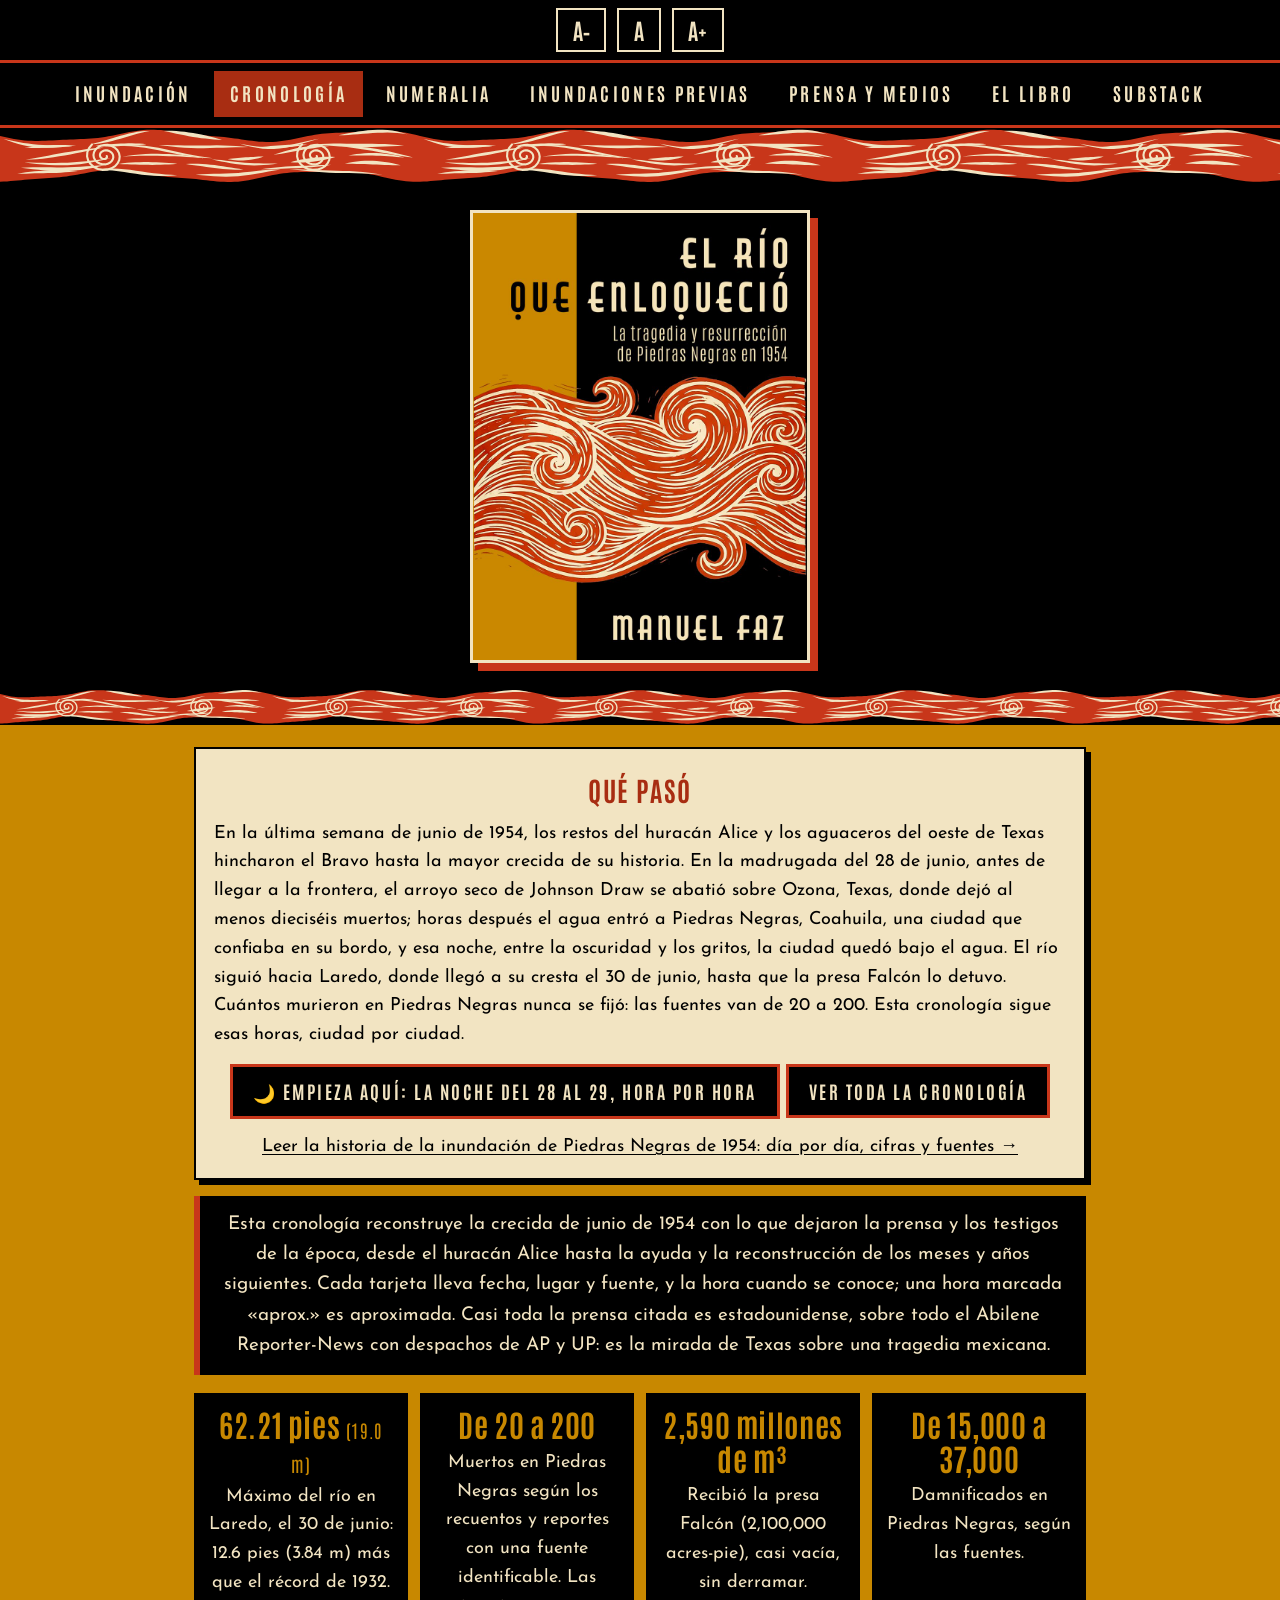
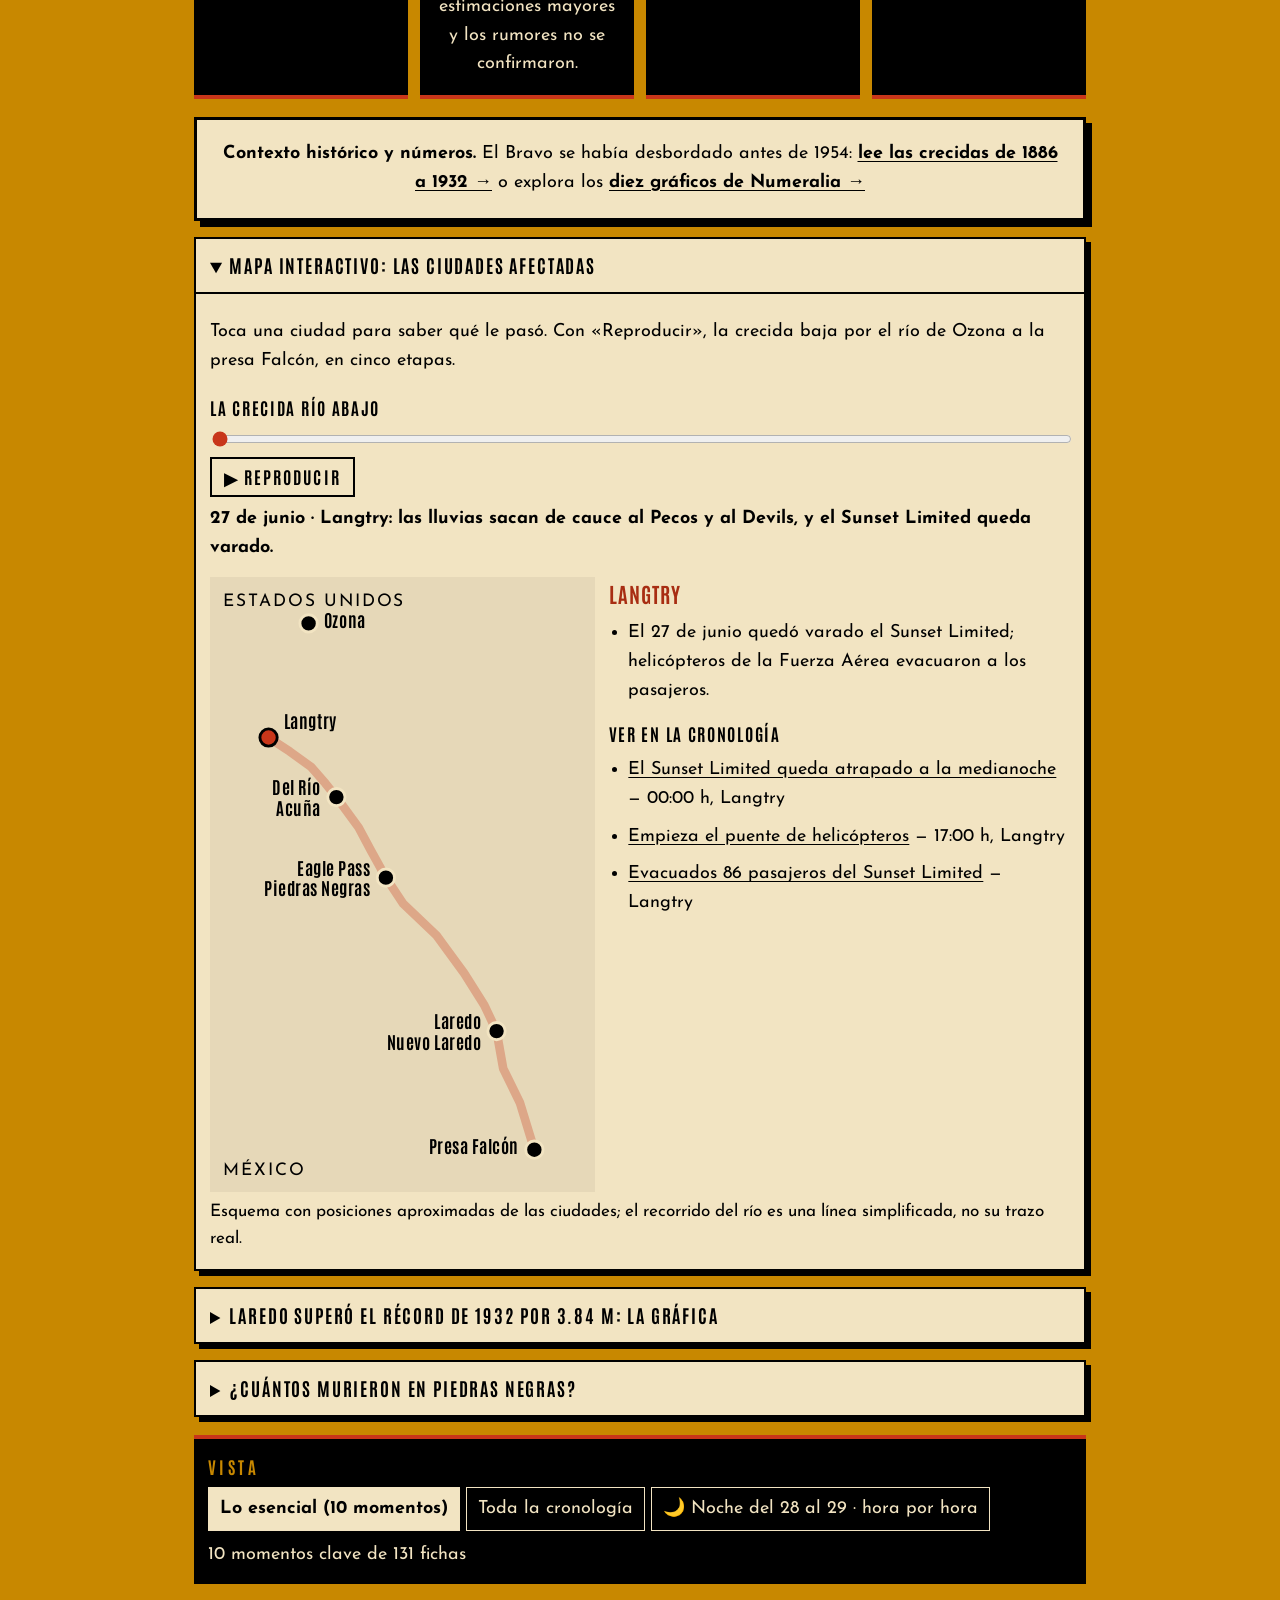
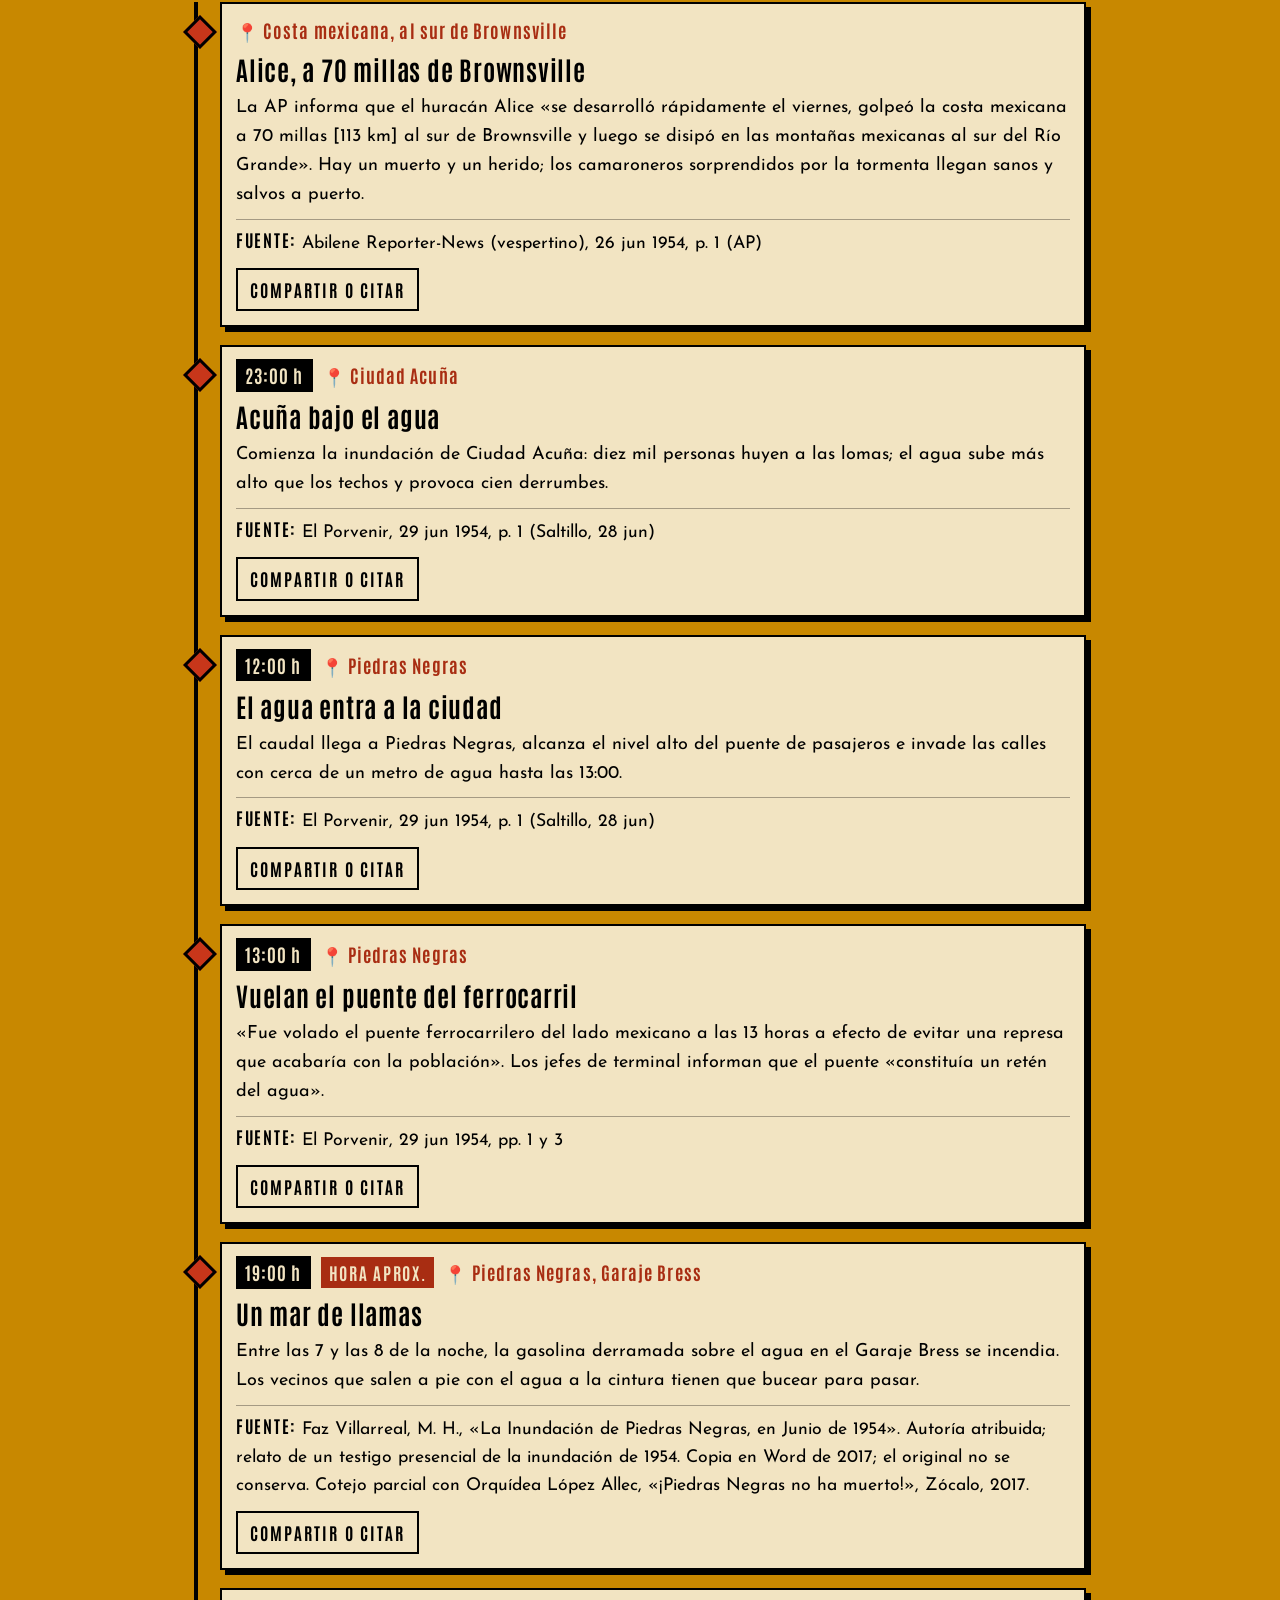
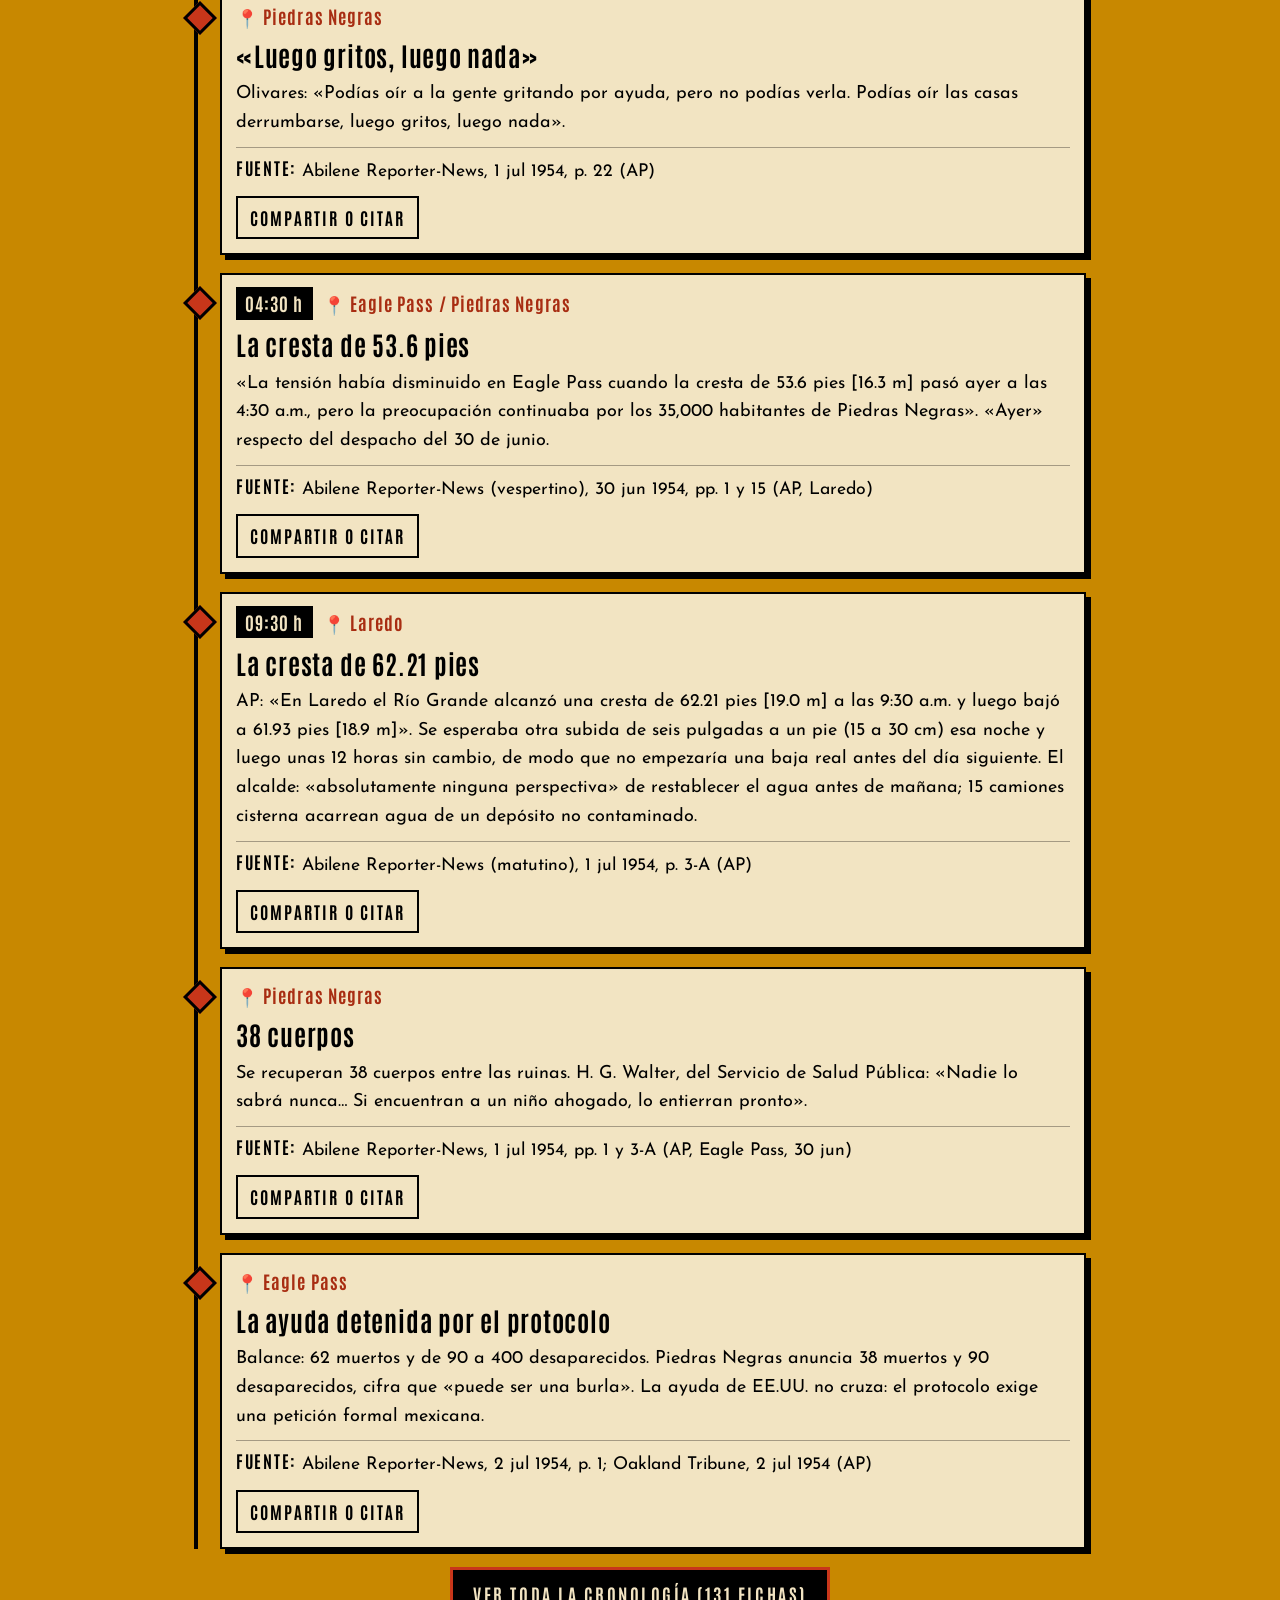
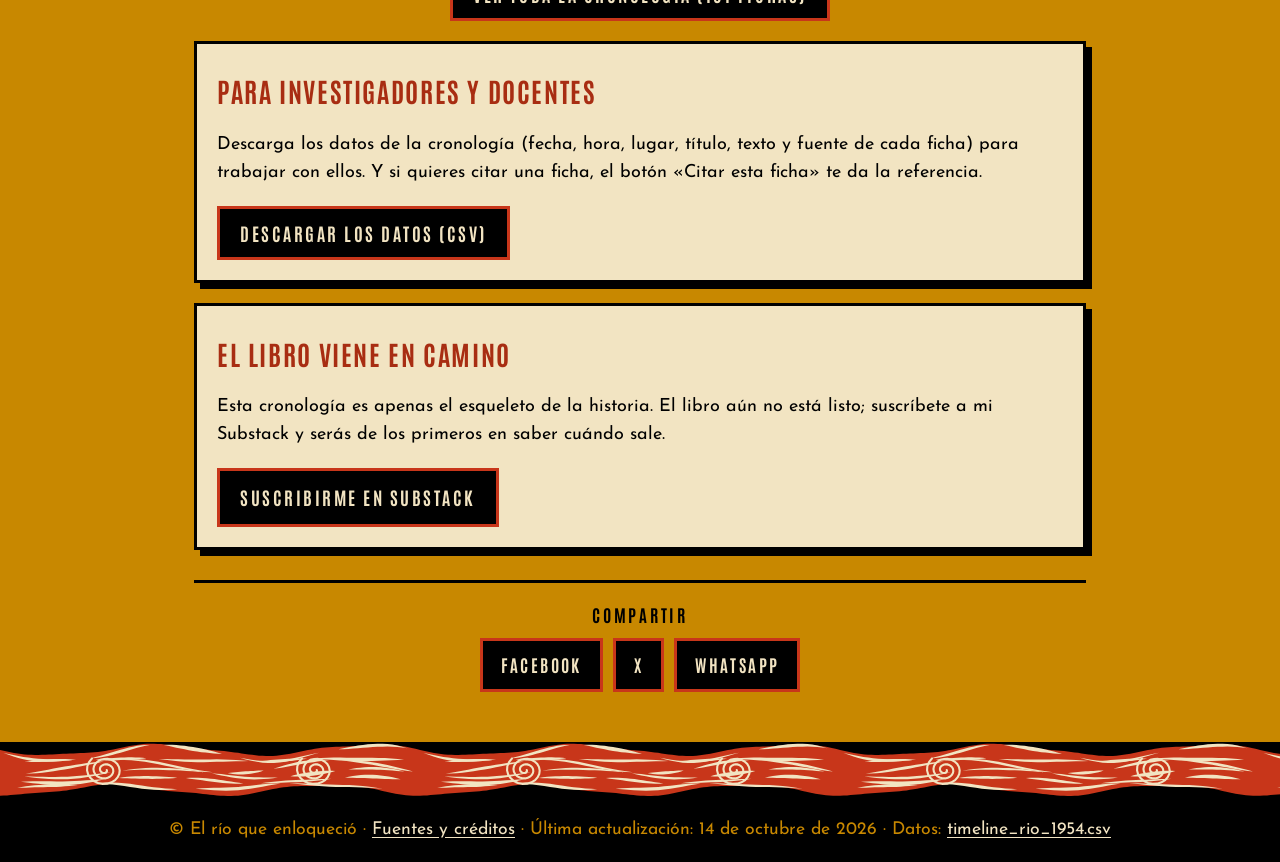
==== commit 4494ba81: "Revise flood narrative and update footer date Updated the narrative about the flooding events in Jun" ====
--- a/index.html
+++ b/index.html
@@ -5,8 +5,9 @@
 <meta name="viewport" content="width=device-width,initial-scale=1">
 <title>Cronología de la inundación de Piedras Negras de 1954 · El río que enloqueció</title>
 <meta name="description" content="Cronología documental de la inundación de Piedras Negras de 1954: qué pasó hora por hora, con mapa, gráfica, cifras y fuentes de prensa y testimonios.">
-<link rel="canonical" href="https://matonfaz.github.io/el-rio-que-enloquecio/index.html">
-<meta property="og:type" content="website"><meta property="og:locale" content="es_MX"><meta property="og:site_name" content="El río que enloqueció"><meta property="og:title" content="Cronología de la inundación de Piedras Negras de 1954 · El río que enloqueció"><meta property="og:description" content="Cronología documental de la inundación de Piedras Negras de 1954: qué pasó hora por hora, con mapa, gráfica, cifras y fuentes de prensa y testimonios."><meta property="og:url" content="https://matonfaz.github.io/el-rio-que-enloquecio/index.html"><meta property="og:image" content="https://matonfaz.github.io/el-rio-que-enloquecio/portada-web.jpg"><meta property="og:image:alt" content="Portada de El río que enloqueció, de Manuel Faz: grabado en linóleo de una ola roja sobre fondo mostaza y negro">
+<link rel="canonical" href="https://matonfaz.github.io/el-rio-que-enloquecio/">
+<meta name="google-site-verification" content="gzjj2rmyRRwtlHzSV2208_wPuhHSD-E_uaImBfnhxF8" />
+<meta property="og:type" content="website"><meta property="og:locale" content="es_MX"><meta property="og:site_name" content="El río que enloqueció"><meta property="og:title" content="Cronología de la inundación de Piedras Negras de 1954 · El río que enloqueció"><meta property="og:description" content="Cronología documental de la inundación de Piedras Negras de 1954: qué pasó hora por hora, con mapa, gráfica, cifras y fuentes de prensa y testimonios."><meta property="og:url" content="https://matonfaz.github.io/el-rio-que-enloquecio/"><meta property="og:image" content="https://matonfaz.github.io/el-rio-que-enloquecio/portada-web.jpg"><meta property="og:image:alt" content="Portada de El río que enloqueció, de Manuel Faz: grabado en linóleo de una ola roja sobre fondo mostaza y negro">
 <meta name="twitter:card" content="summary_large_image"><meta name="twitter:title" content="Cronología de la inundación de Piedras Negras de 1954 · El río que enloqueció"><meta name="twitter:description" content="Cronología documental de la inundación de Piedras Negras de 1954: qué pasó hora por hora, con mapa, gráfica, cifras y fuentes de prensa y testimonios."><meta name="twitter:image" content="https://matonfaz.github.io/el-rio-que-enloquecio/portada-web.jpg"><meta name="twitter:image:alt" content="Portada de El río que enloqueció, de Manuel Faz: grabado en linóleo de una ola roja sobre fondo mostaza y negro">
 <link rel="preconnect" href="https://fonts.googleapis.com"><link rel="preconnect" href="https://fonts.gstatic.com" crossorigin>
 <link href="https://fonts.googleapis.com/css2?family=Antonio:wght@400;700&family=Josefin+Sans:wght@400;700&display=swap" rel="stylesheet">
@@ -26,7 +27,7 @@
 <main>
   <section class="resumen" aria-label="Qué pasó">
     <h2>Qué pasó</h2>
-    <p>En la última semana de junio de 1954, los restos del huracán Alice y los aguaceros del oeste de Texas hincharon el Bravo hasta la mayor crecida de su historia. El 28 de junio el agua entró a Piedras Negras, Coahuila, una ciudad que confiaba en su bordo, y esa noche, entre la oscuridad y los gritos, la ciudad quedó bajo el agua. El río siguió hacia Laredo, donde llegó a su cresta el 30 de junio, hasta que la presa Falcón lo detuvo. Cuántos murieron en Piedras Negras nunca se fijó: las fuentes van de 20 a 200. Esta cronología sigue esas horas, ciudad por ciudad.</p>
+    <p>En la última semana de junio de 1954, los restos del huracán Alice y los aguaceros del oeste de Texas hincharon el Bravo hasta la mayor crecida de su historia. En la madrugada del 28 de junio, antes de llegar a la frontera, el arroyo seco de Johnson Draw se abatió sobre Ozona, Texas, donde dejó al menos dieciséis muertos; horas después el agua entró a Piedras Negras, Coahuila, una ciudad que confiaba en su bordo, y esa noche, entre la oscuridad y los gritos, la ciudad quedó bajo el agua. El río siguió hacia Laredo, donde llegó a su cresta el 30 de junio, hasta que la presa Falcón lo detuvo. Cuántos murieron en Piedras Negras nunca se fijó: las fuentes van de 20 a 200. Esta cronología sigue esas horas, ciudad por ciudad.</p>
     <p class="empieza"><button type="button" class="boton" id="btn-empieza">🌙 Empieza aquí: la noche del 28 al 29, hora por hora</button> <button type="button" class="boton" id="btn-toda">Ver toda la cronología</button></p>
     <p class="empieza"><a href="inundacion-piedras-negras-1954.html">Leer la historia de la inundación de Piedras Negras de 1954: día por día, cifras y fuentes →</a></p>
   </section>
@@ -114,6 +115,7 @@
       </dl>
       <h3>Total en toda la región (incluye Ozona, en Texas)</h3>
       <dl class="cifras-muertos">
+        <dt>16 en Ozona <span class="etiq">Actas y lápidas</span></dt><dd><b>28 y 29 de junio.</b> Quince personas con certificado de defunción en Ozona más el niño Harold Jeffers (cuya fecha de muerte consta en su lápida de Dundee); la tarde del 27 murieron además dos jóvenes de Del Río en Live Oak Creek, 40 millas al suroeste. Las fuentes de la época oscilaron entre 13 (Fuerza Aérea, 1998), 15 (Bosworth), 16 (Weather Bureau y AP), 18 (prensa del 1 y 2 de julio) y 22 (informe sanitario de 1957).</dd>
         <dt>55 <span class="etiq">Recuento</span></dt><dd><b>30 de junio.</b> Total de muertos de toda la inundación: 38 en Piedras Negras, 16 en Ozona y uno en el río Pecos (AP).</dd>
         <dt>62 <span class="etiq">Recuento</span></dt><dd><b>2 de julio.</b> Total regional de muertos, según la AP.</dd>
       </dl>
@@ -149,7 +151,7 @@
   </aside>
 </main>
 <div class="ondas"></div>
-<footer>© El río que enloqueció · <a href="fuentes.html">Fuentes y créditos</a> · Última actualización: 13 de octubre de 2026 · Datos: <a href="timeline_rio_1954.csv" download>timeline_rio_1954.csv</a></footer>
+<footer>© El río que enloqueció · <a href="fuentes.html">Fuentes y créditos</a> · Última actualización: 14 de octubre de 2026 · Datos: <a href="timeline_rio_1954.csv" download>timeline_rio_1954.csv</a></footer>
 <script src="js/timeline.js"></script>
 <script src="js/mapa.js"></script>
 <script src="js/compartir.js"></script>
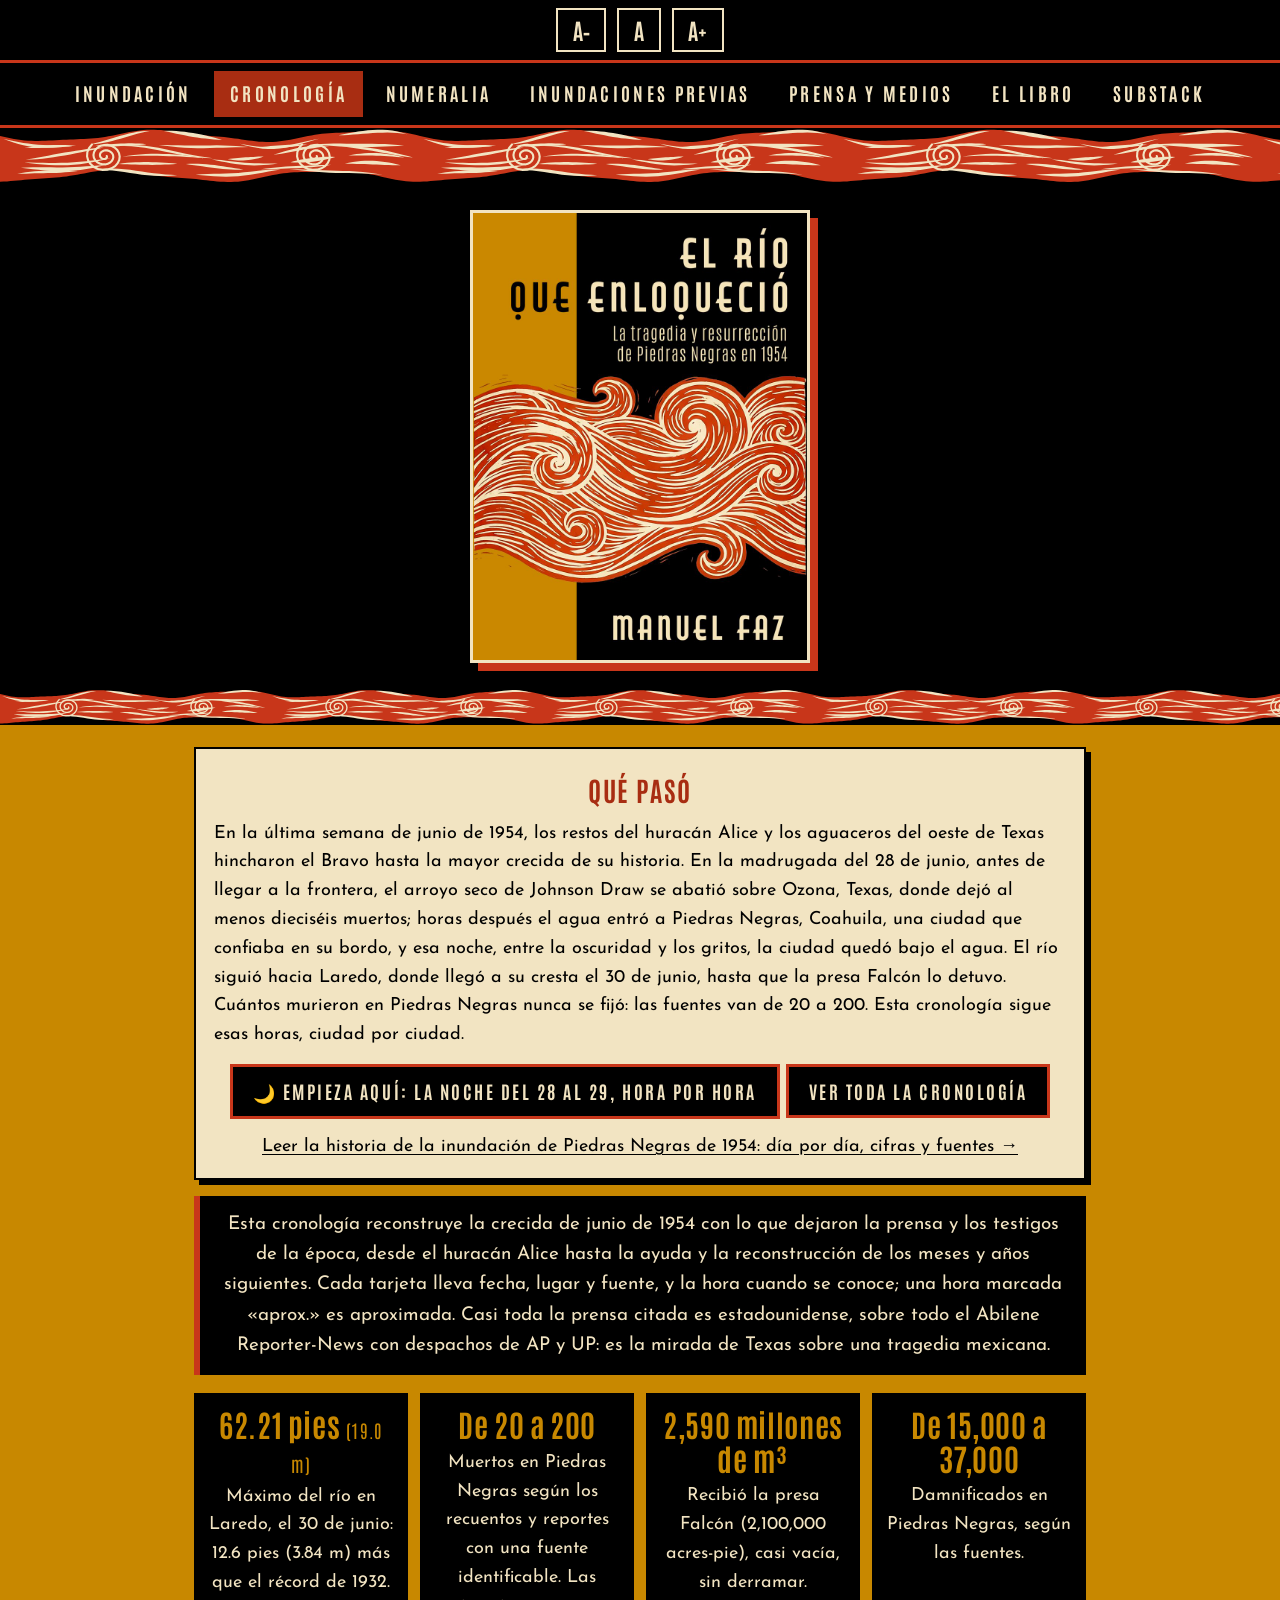
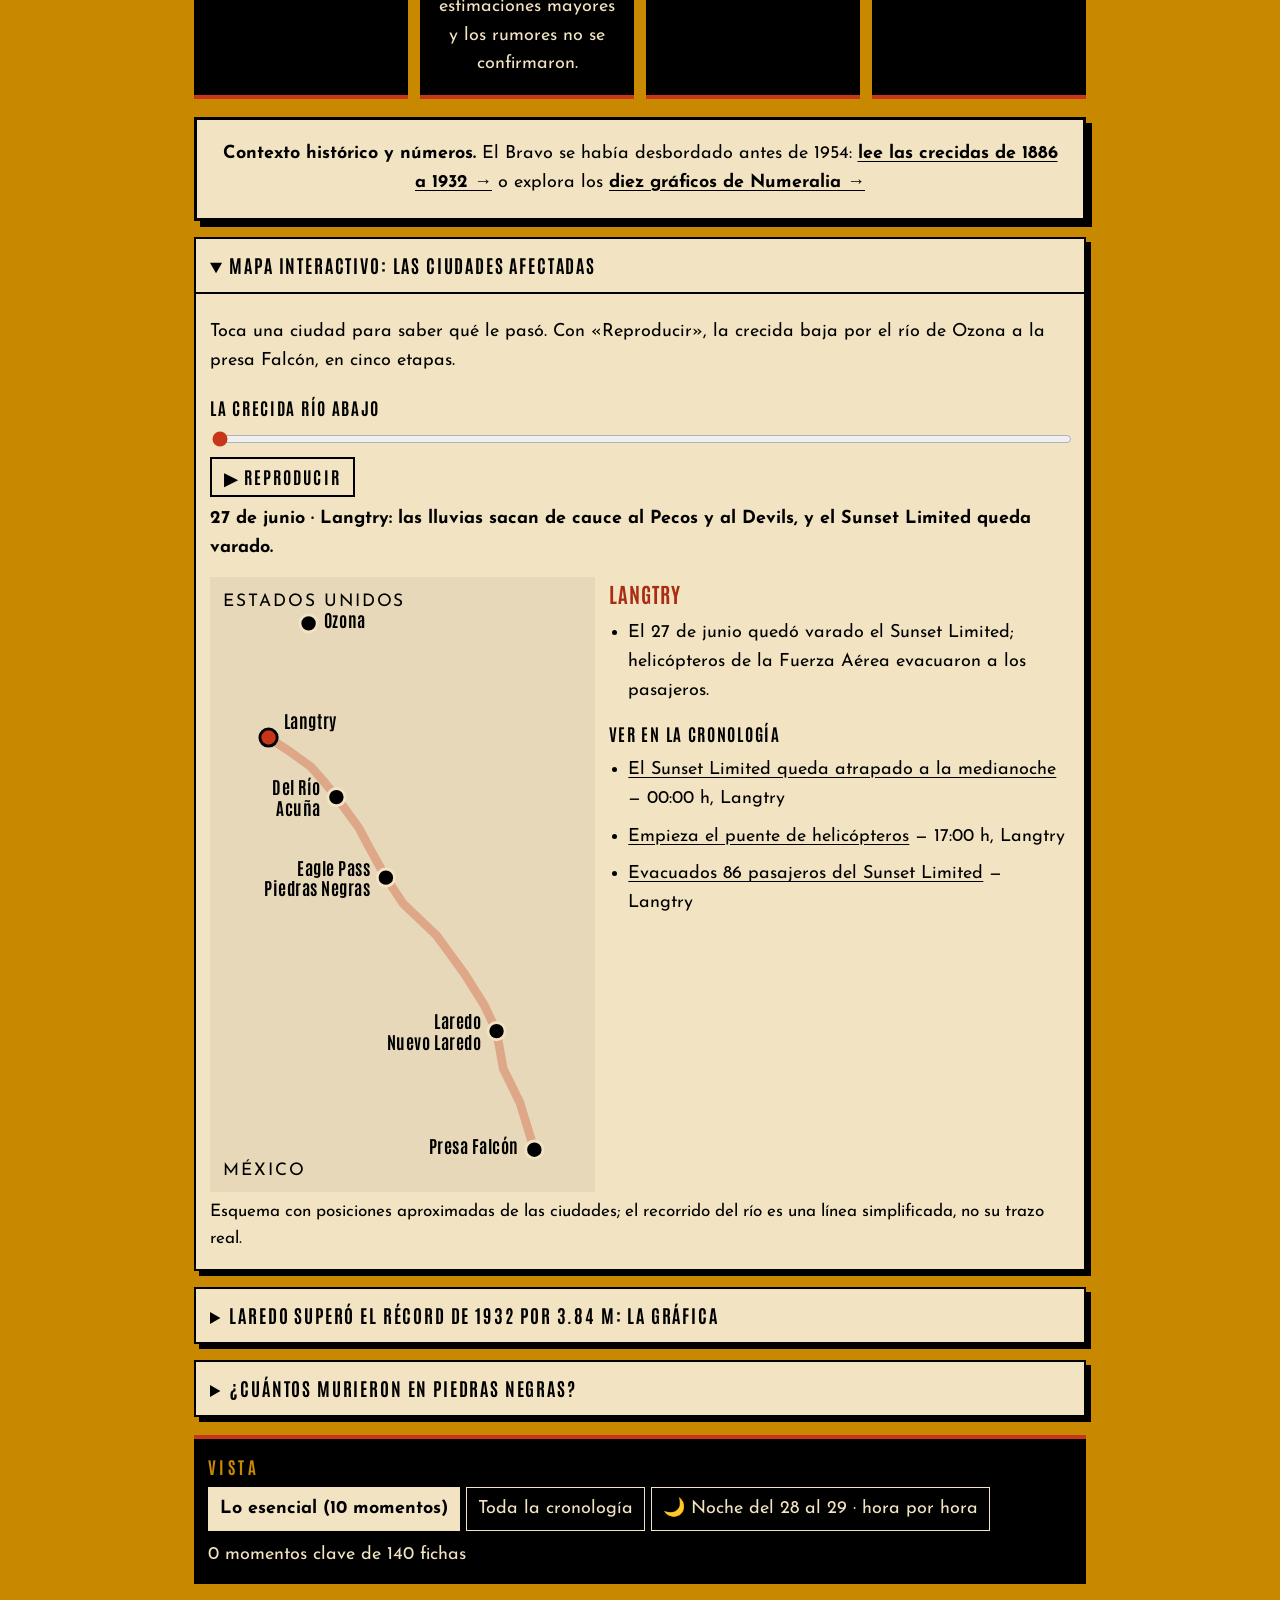
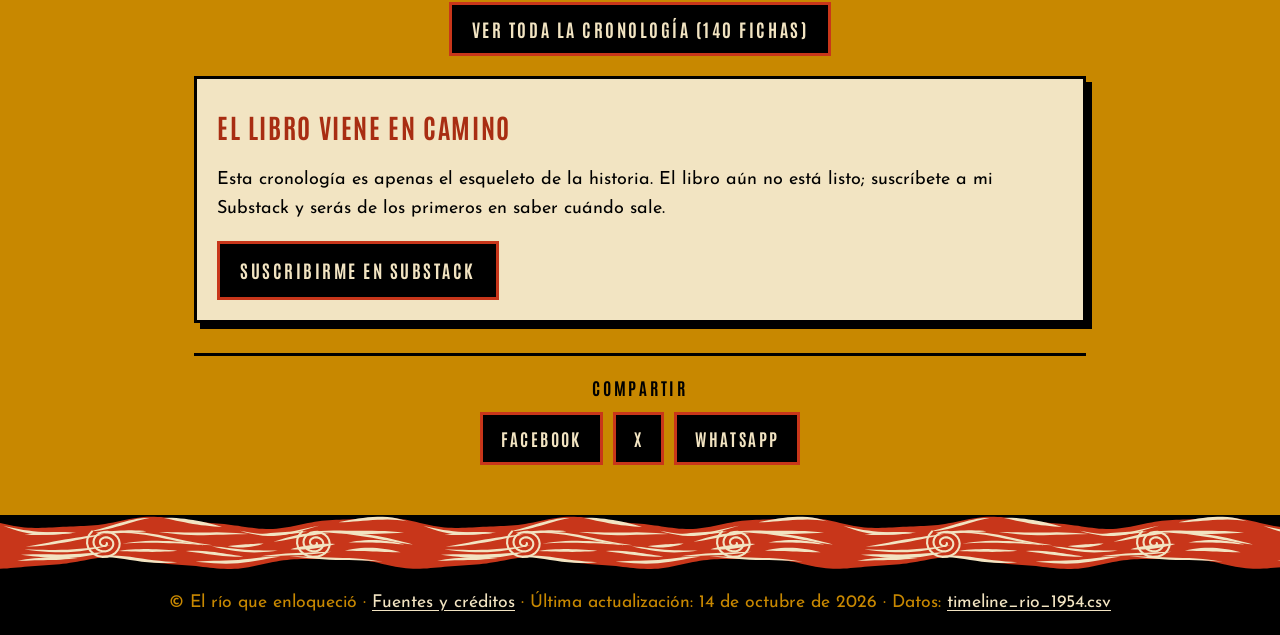
==== commit 8dc0f8d7: "Remove data download section from index.html Removed the data download section for researchers and e" ====
--- a/index.html
+++ b/index.html
@@ -139,11 +139,6 @@
     <section id="timeline" aria-label="Eventos"></section>
   </div>
   <noscript><div class="error">Esta cronología necesita JavaScript activado.</div></noscript>
-  <aside class="panel datos">
-    <h2>Para investigadores y docentes</h2>
-    <p>Descarga los datos de la cronología (fecha, hora, lugar, título, texto y fuente de cada ficha) para trabajar con ellos. Y si quieres citar una ficha, el botón «Citar esta ficha» te da la referencia.</p>
-    <div class="botones"><button type="button" class="boton" id="btn-datos" disabled>Descargar los datos (CSV)</button></div>
-  </aside>
   <aside class="panel cta">
     <h2>El libro viene en camino</h2>
     <p>Esta cronología es apenas el esqueleto de la historia. El libro aún no está listo; suscríbete a mi Substack y serás de los primeros en saber cuándo sale.</p>
